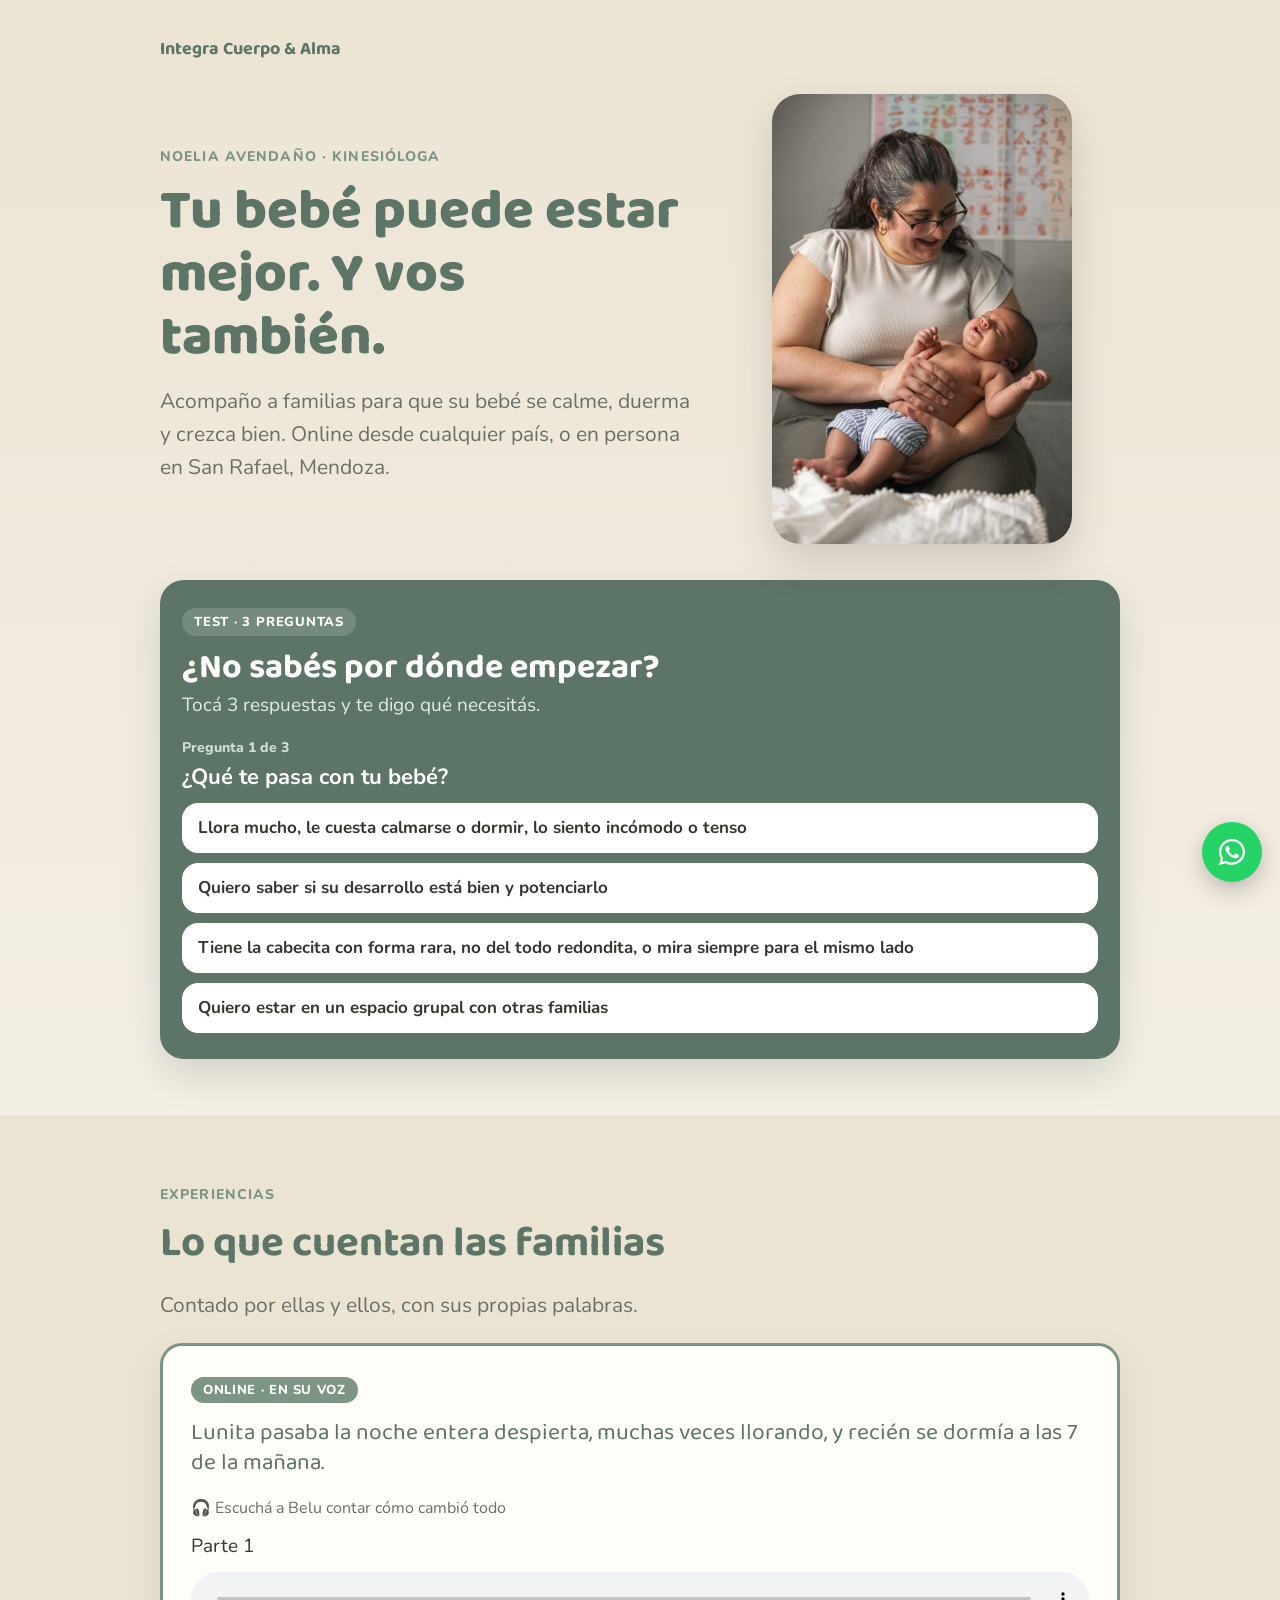
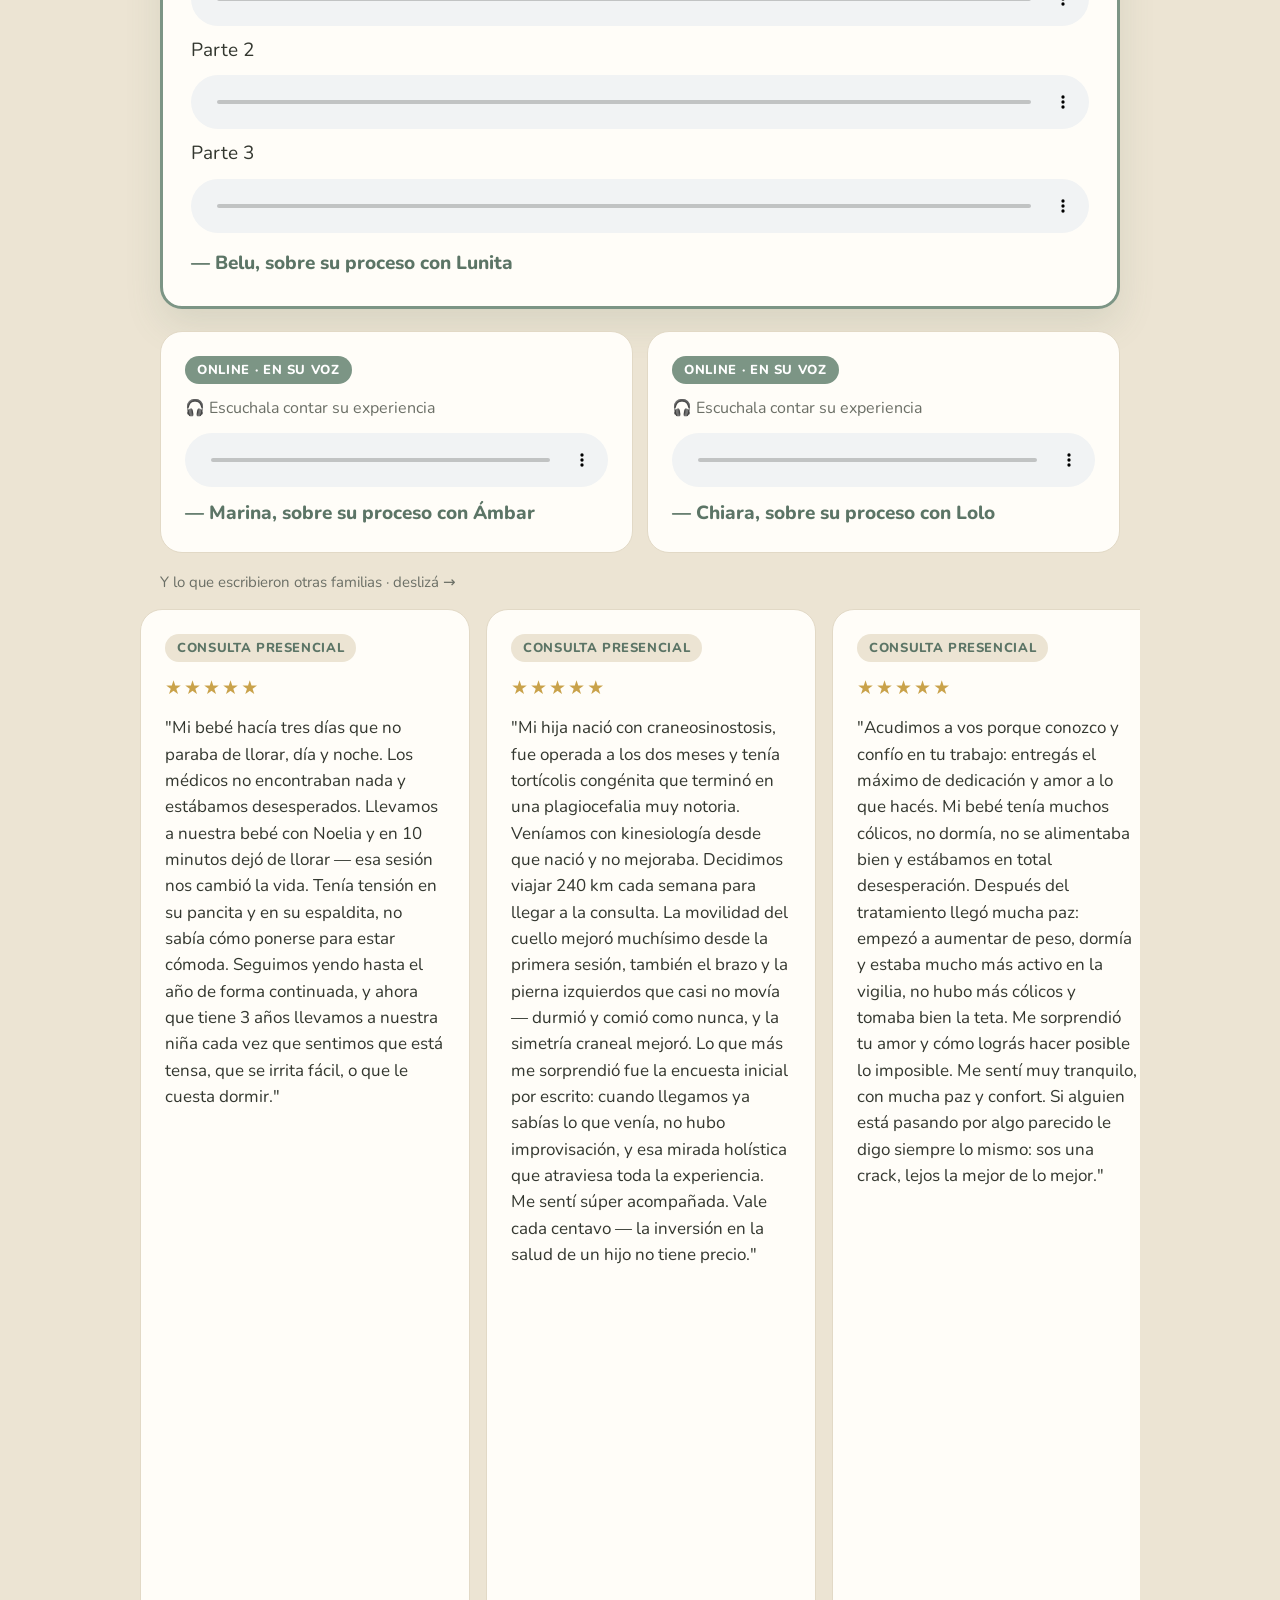
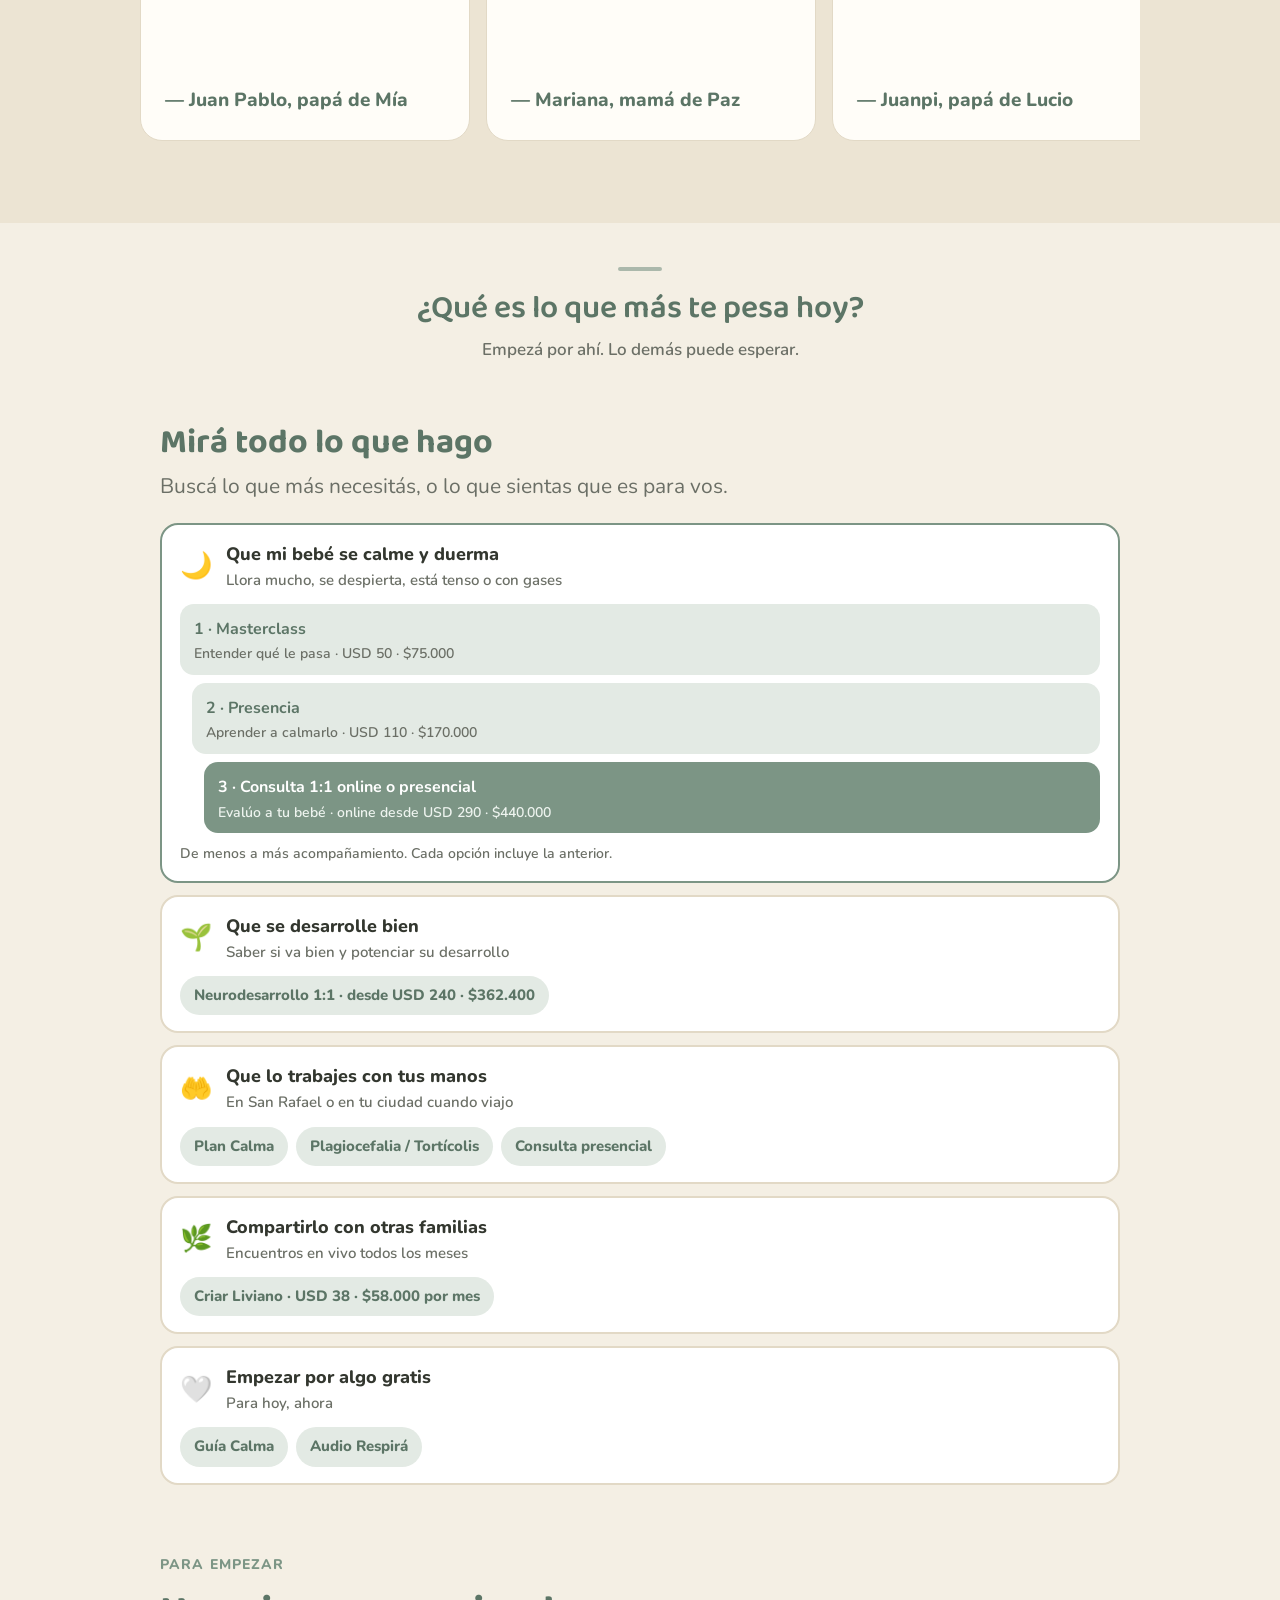
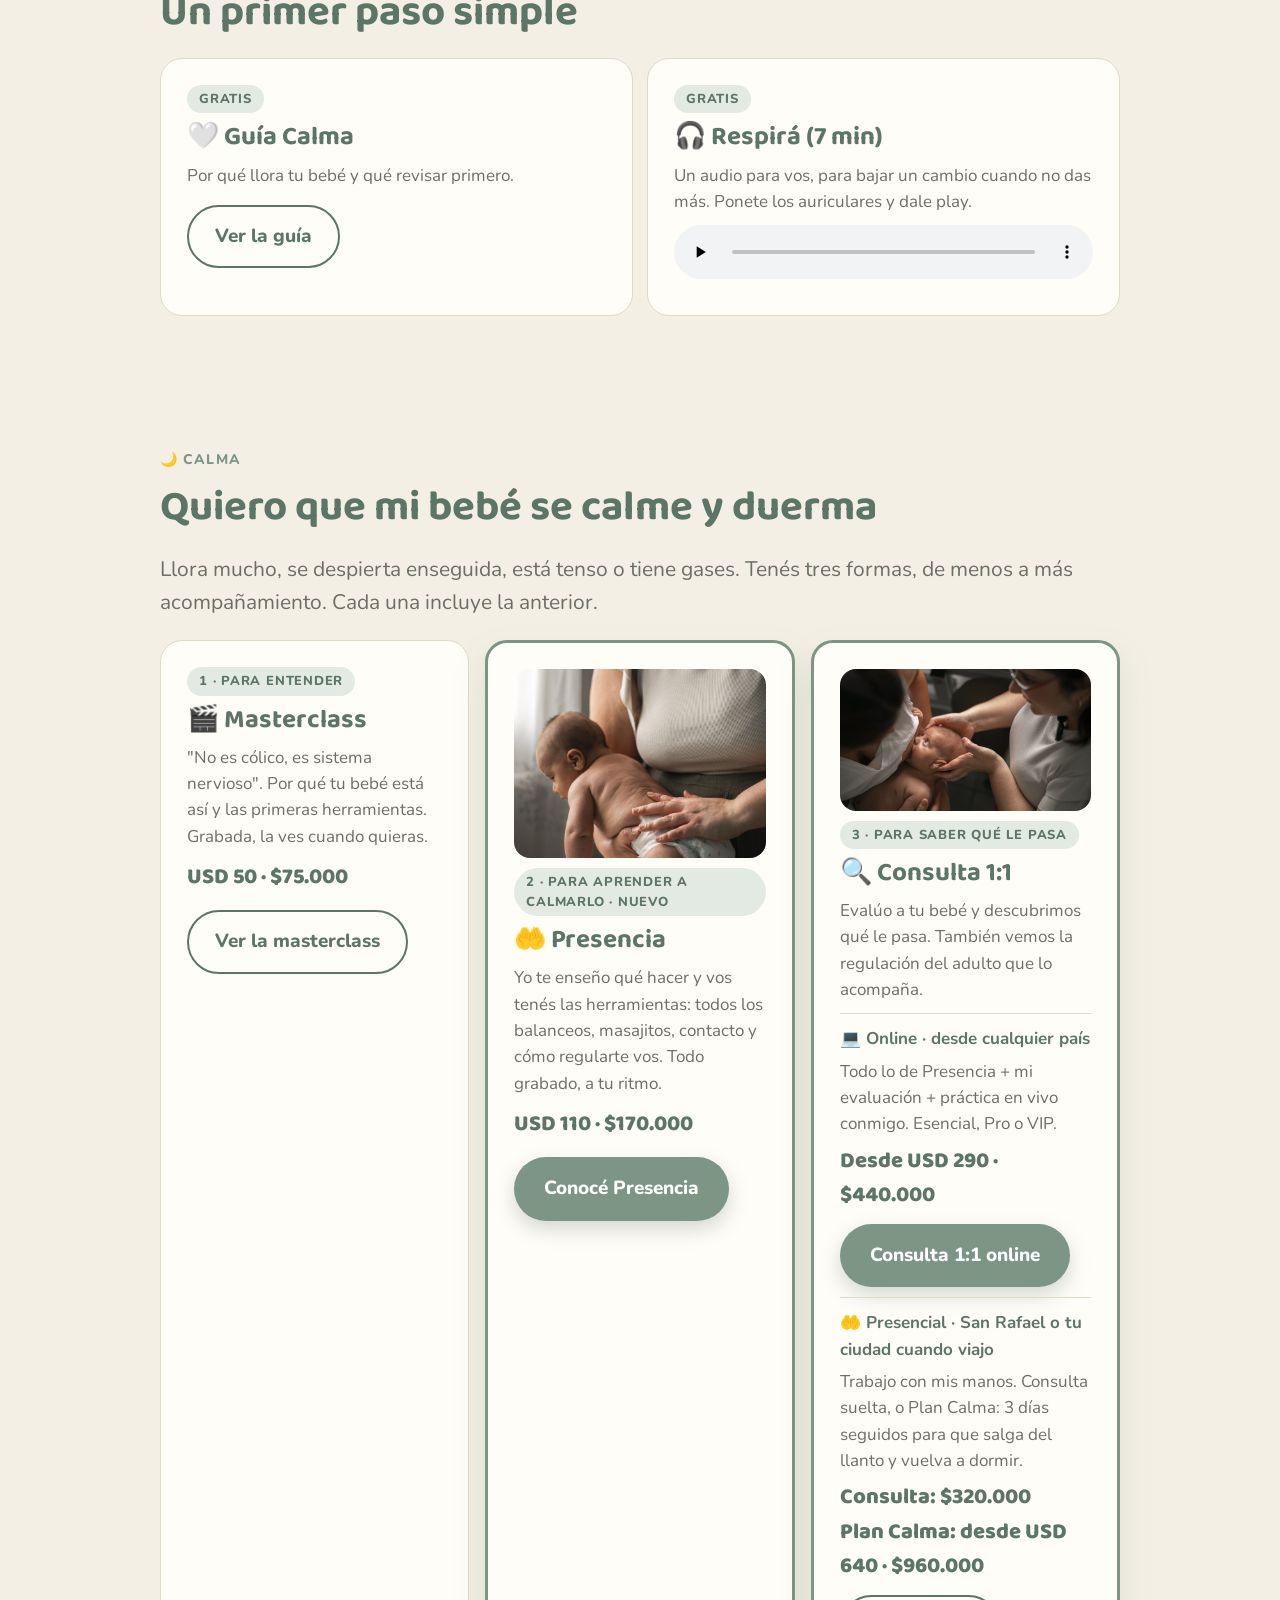
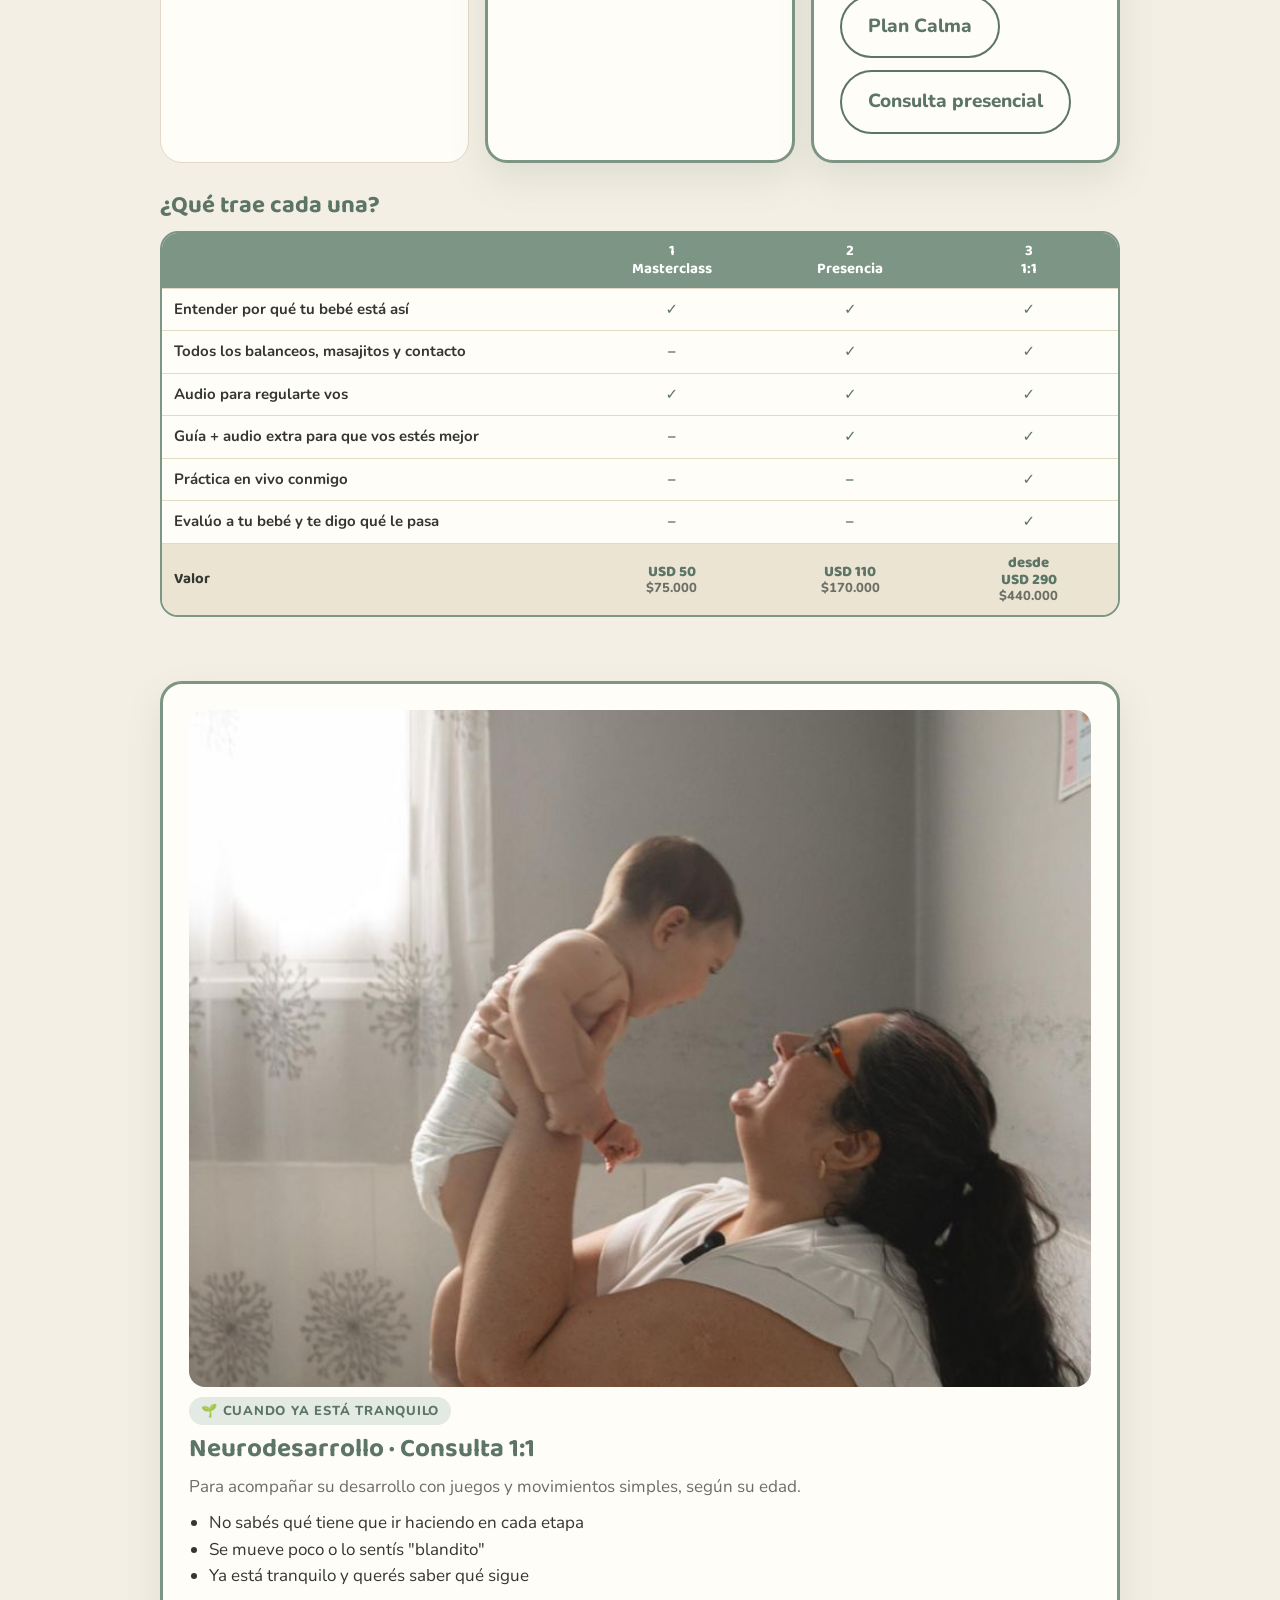
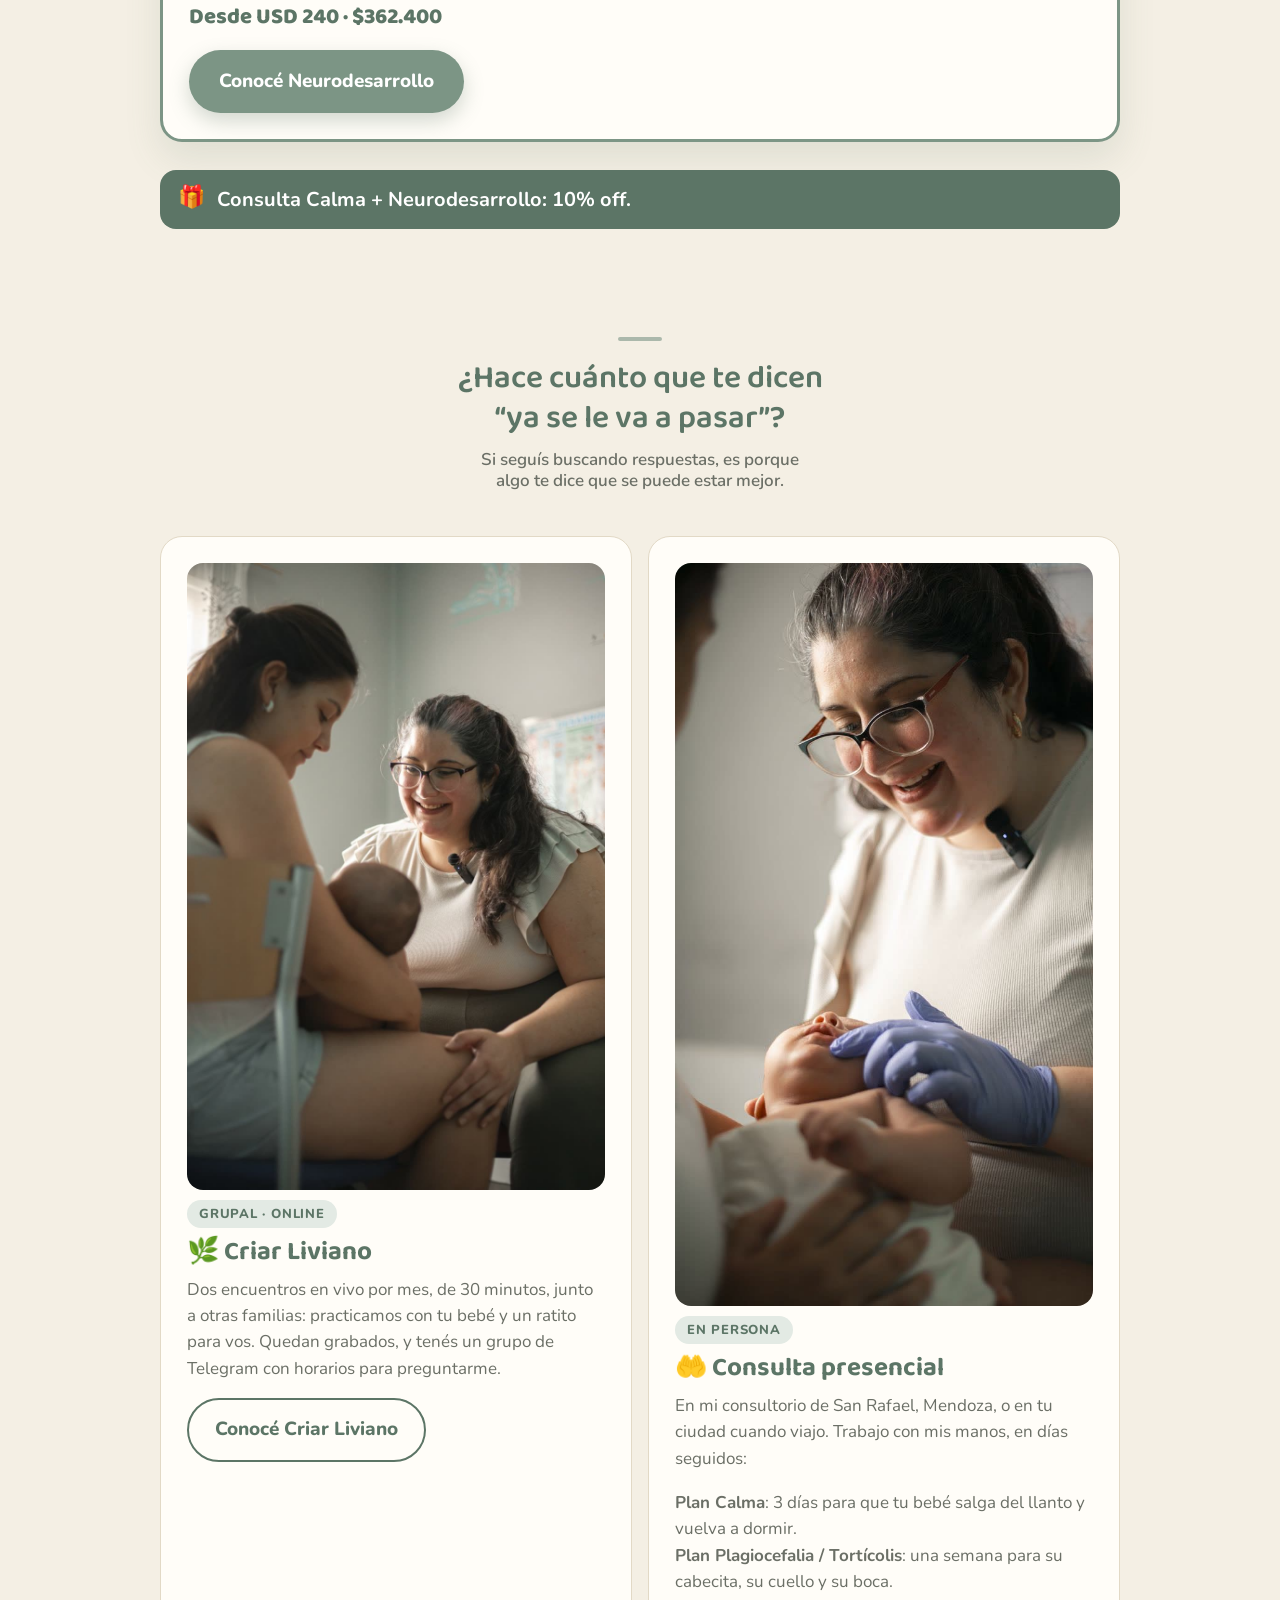
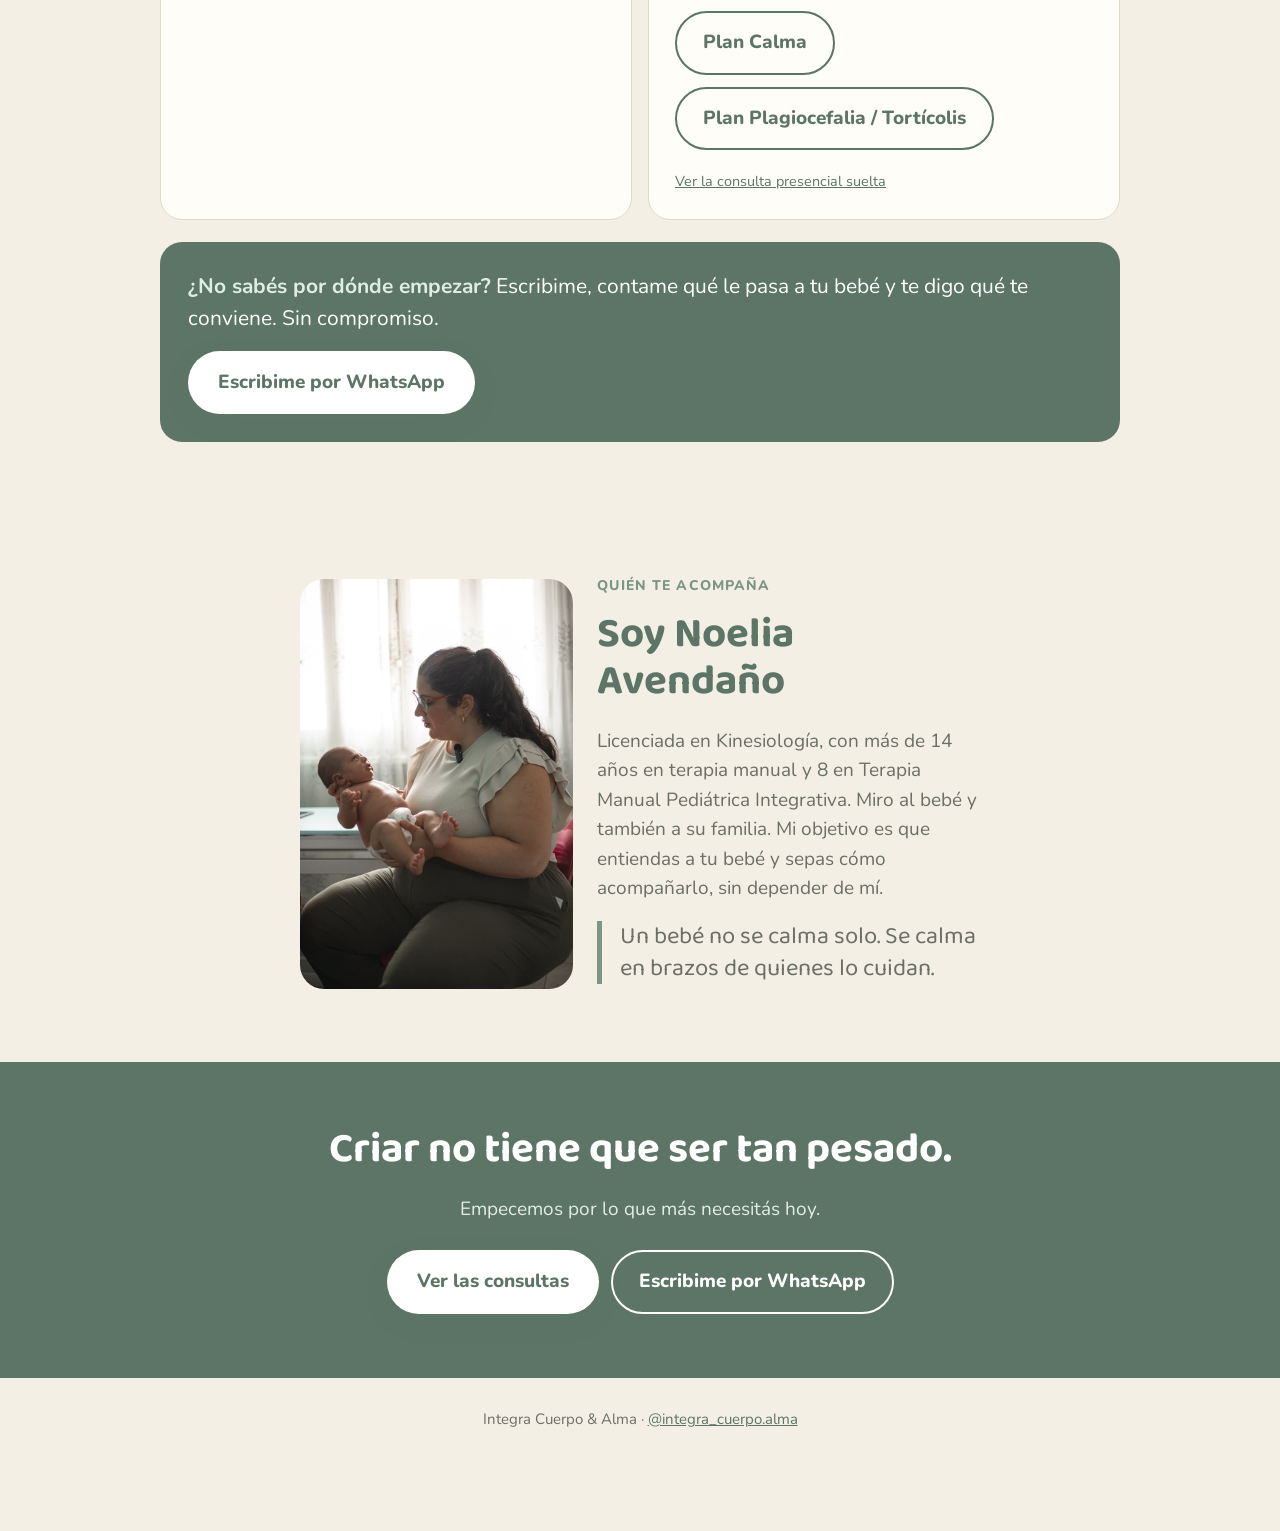
==== integra-web/index.html @ 25eccd41 "Inicio: arreglar hueco en experiencias, foto de Neurodesarrollo, test sin '1 minuto' Co-Authored-By:" ====
<!doctype html>
<html lang="es">
<head>
<meta charset="utf-8">
<meta name="viewport" content="width=device-width, initial-scale=1">
<title>Integra Cuerpo &amp; Alma | Noelia Avendaño</title>
<meta name="description" content="Noelia Avendaño, kinesióloga: acompaño a familias para que su bebé se calme, duerma y crezca bien. Online y presencial en San Rafael, Mendoza.">
<link rel="preconnect" href="https://fonts.googleapis.com">
<link rel="preconnect" href="https://fonts.gstatic.com" crossorigin>
<link href="https://fonts.googleapis.com/css2?family=Baloo+2:wght@500;600;700;800&family=Nunito:wght@400;600;700;800&display=swap" rel="stylesheet">
<style>
  :root{
    --cream:#F4EFE4; --sand:#ECE4D3; --card:#fffdf8;
    --euca:#7C9585; --euca-deep:#5C7566; --euca-soft:#e3eae4;
    --ink:#33372f; --muted:#6b6f66; --line:#e2d9c6; --radius:22px;
  }
  *{box-sizing:border-box}
  html{scroll-behavior:smooth}
  body{margin:0;background:var(--cream);color:var(--ink);font-family:"Nunito",system-ui,sans-serif;font-size:19px;line-height:1.55;-webkit-font-smoothing:antialiased}
  h1,h2,h3{font-family:"Baloo 2","Nunito",sans-serif;font-weight:700;line-height:1.12;margin:0;color:var(--euca-deep)}
  h1{font-size:clamp(34px,8.6vw,56px);font-weight:800}
  h2{font-size:clamp(29px,7vw,42px);margin-bottom:22px}
  h3{font-size:24px;margin-bottom:4px}
  p{margin:0 0 14px}
  a{color:var(--euca-deep)}
  .wrap{max-width:720px;margin:0 auto;padding:0 20px}
  .wide{max-width:1000px}
  section{padding:64px 0}
  .eyebrow{display:inline-block;font-weight:800;font-size:14px;letter-spacing:.08em;text-transform:uppercase;color:var(--euca);margin-bottom:14px}
  .lead{font-size:21px;color:var(--muted)}
  .btn{display:inline-block;background:var(--euca);color:#fff;text-decoration:none;font-weight:800;font-size:19px;padding:17px 30px;border-radius:999px;box-shadow:0 8px 20px rgba(92,117,102,.28);transition:transform .15s,background .15s}
  .btn:hover{transform:translateY(-2px);background:var(--euca-deep)}
  .btn-ghost{background:transparent;color:var(--euca-deep);box-shadow:none;border:2px solid var(--euca-deep);padding:15px 26px}
  .btn-ghost:hover{background:var(--euca-deep);color:#fff}
  .btns{display:flex;flex-wrap:wrap;gap:12px;margin-top:26px}
  .card{background:var(--card);border-radius:var(--radius);padding:26px;border:1px solid var(--line)}

  /* Hero */
  .hero{padding:36px 0 56px;background:linear-gradient(180deg,var(--sand),var(--cream))}
  .brand{font-family:"Baloo 2",sans-serif;font-weight:700;color:var(--euca-deep);font-size:18px;margin-bottom:30px}
  .hero-grid{display:grid;gap:30px;align-items:center}
  .hero .lead{margin-top:16px}
  .hero-media{justify-self:center;width:min(300px,78vw)}
  .hero-media video{display:block;width:100%;height:auto;border-radius:28px;box-shadow:0 18px 40px rgba(51,55,47,.18);background:var(--sand)}
  .chips{display:flex;flex-wrap:wrap;gap:8px;margin-top:20px}
  .chip{background:#fff;border:1px solid var(--line);border-radius:999px;padding:6px 14px;font-size:15px;font-weight:700;color:var(--euca-deep)}

  /* Te pasa */
  .pains{list-style:none;padding:0;margin:0 0 26px;display:grid;gap:12px}
  .pains li{background:var(--card);border-radius:16px;padding:16px 20px;border-left:5px solid var(--euca);font-weight:600}
  .reframe{background:var(--euca-deep);color:#fff;border-radius:var(--radius);padding:28px}
  .reframe p{margin:0;font-size:21px}
  .reframe strong{color:#dfeee3}

  /* Video */
  .video-sec{background:var(--sand)}
  .video-grid{display:grid;gap:28px;align-items:center}
  .video-box{justify-self:center;width:min(340px,86vw)}
  .video-box video{display:block;width:100%;height:auto;border-radius:24px;background:#000;box-shadow:0 18px 40px rgba(51,55,47,.2)}

  /* Cómo es */
  .timeline{display:grid;gap:14px;position:relative}
  .tl{display:flex;gap:18px;align-items:flex-start}
  .tl-dot{flex:0 0 52px;height:52px;border-radius:50%;background:var(--euca-soft);display:flex;align-items:center;justify-content:center;font-size:24px}
  .tl .card{flex:1;padding:22px}
  .tl .when{font-weight:800;color:var(--euca);font-size:14px;text-transform:uppercase;letter-spacing:.06em}
  .tl p{margin:6px 0 0;color:var(--muted)}
  .tl.daily .card{background:var(--euca-soft);border-color:#cbd8cd}
  .tl.daily .when{color:var(--euca-deep)}

  /* Te llevás */
  .take{list-style:none;padding:0;margin:0;display:grid;gap:10px}
  .take li{display:flex;gap:12px;align-items:flex-start;font-weight:600}
  .take li::before{content:"✓";flex:0 0 30px;height:30px;border-radius:50%;background:var(--euca);color:#fff;display:flex;align-items:center;justify-content:center;font-weight:800;font-size:16px;margin-top:1px}

  /* Experiencias */
  .exp{background:var(--sand)}
  .exp-track{display:flex;align-items:stretch;gap:16px;overflow-x:auto;scroll-snap-type:x mandatory;padding:4px 20px 18px;margin:0 -20px;-webkit-overflow-scrolling:touch}
  .exp-card{flex:0 0 min(330px,84vw);scroll-snap-align:start;background:var(--card);border-radius:var(--radius);padding:24px;border:1px solid var(--line);display:flex;flex-direction:column;gap:12px}
  .exp-card .stars{color:#c9a24a;letter-spacing:2px}
  .exp-card blockquote{margin:0;font-size:17px}
  .exp-card .who{font-weight:800;color:var(--euca-deep);margin-top:auto}
  .exp-card audio{width:100%}
  .exp-card img{width:100%;height:auto;border-radius:14px}
  .exp-tag{align-self:flex-start;font-size:13px;font-weight:800;letter-spacing:.05em;text-transform:uppercase;padding:4px 12px;border-radius:999px}
  .exp-tag.online{background:var(--euca);color:#fff}
  .exp-tag.pres{background:var(--sand);color:var(--euca-deep)}
  .exp-card .part{font-size:14px;color:var(--muted);margin-bottom:-6px}
  .exp-hint{font-size:15px;color:var(--muted);margin-top:4px}

  .feat{background:var(--card);border:3px solid var(--euca);border-radius:var(--radius);padding:28px;margin-bottom:22px;box-shadow:0 16px 36px rgba(92,117,102,.14)}
  .feat .before{font-family:"Baloo 2",sans-serif;font-size:23px;line-height:1.3;color:var(--euca-deep);margin:14px 0 18px}
  .feat .parts{display:grid;gap:10px}
  .feat audio{width:100%}
  .feat .who{font-weight:800;color:var(--euca-deep);margin-top:16px}
  .care{display:grid;gap:14px;margin-top:22px}
  .care .card h3{font-size:22px;margin-bottom:8px}
  .care .card p{margin:0;color:var(--muted)}
  .next{display:grid;gap:14px}
  .next a.card{display:block;text-decoration:none;color:var(--ink);transition:transform .15s}
  .next a.card:hover{transform:translateY(-2px)}
  .next h3{font-size:22px}
  .next p{margin:4px 0 10px;color:var(--muted);font-size:17px}
  .next .go{font-weight:800;color:var(--euca-deep)}
  .discount{margin:16px auto 0;max-width:430px;background:#fff;border-radius:16px;padding:12px 16px;font-weight:700;color:var(--euca-deep);font-size:17px}
  @media (min-width:700px){.care,.next{grid-template-columns:1fr 1fr}}

  /* Quién soy */
  .me p{color:var(--muted)}
  .quote{font-family:"Baloo 2",sans-serif;font-size:24px;color:var(--euca-deep);line-height:1.3;border-left:5px solid var(--euca);padding-left:18px;margin-top:18px}

  /* Más información */
  .more-sec{padding:10px 0 64px}
  details.more{background:var(--card);border:2px solid var(--euca);border-radius:22px;overflow:hidden}
  details.more>summary{padding:22px 24px;font-size:20px;font-weight:800;color:var(--euca-deep)}
  details.more>summary small{display:block;font-weight:600;font-size:16px;color:var(--muted);margin-top:4px}
  details.more>summary::after{content:"+";font-size:30px;color:var(--euca)}
  details.more[open]>summary{border-bottom:1px solid var(--line)}
  .more-body{padding:8px 24px 26px}
  .more-body h3{font-size:22px;margin:26px 0 10px}
  .more-body p,.more-body li{font-size:17px}
  .more-body ul,.more-body ol{padding-left:22px;margin:0 0 8px}
  .more-body li{margin-bottom:6px}
  .more-body .twocol{display:grid;gap:12px}
  .more-body .box{margin:10px 0;font-size:17px;background:var(--euca-soft);border-radius:16px;padding:16px 18px}
  .more-body .box strong{display:block;color:var(--euca-deep);margin-bottom:6px}
  @media (min-width:700px){.more-body .twocol{grid-template-columns:1fr 1fr}}
  /* Precio */
  .price-sec{background:var(--euca-soft)}
  .price-card{border:3px solid var(--euca);box-shadow:0 16px 36px rgba(92,117,102,.16);text-align:center;padding:32px 26px}
  .price{font-family:"Baloo 2",sans-serif;font-weight:800;font-size:58px;color:var(--euca-deep);line-height:1}
  .price-sub{color:var(--muted);margin-top:6px}
  .split{display:inline-block;background:#fff;border:1px dashed var(--euca);color:var(--euca-deep);font-weight:800;border-radius:999px;padding:8px 18px;margin:18px 0 6px;font-size:17px}
  .price-card .take{text-align:left;margin:24px auto 0;max-width:430px}

  /* Pago */
  .paysteps{counter-reset:s;list-style:none;padding:0;margin:0 0 26px;display:grid;gap:10px}
  .paysteps li{counter-increment:s;display:flex;gap:14px;align-items:flex-start;font-weight:600}
  .paysteps li::before{content:counter(s);flex:0 0 36px;height:36px;border-radius:50%;background:var(--euca);color:#fff;display:flex;align-items:center;justify-content:center;font-weight:800}
  details{background:var(--card);border:1px solid var(--line);border-radius:16px;margin-bottom:10px}
  summary{cursor:pointer;padding:18px 20px;font-weight:700;list-style:none;display:flex;justify-content:space-between;align-items:center;gap:12px}
  summary::-webkit-details-marker{display:none}
  summary::after{content:"+";font-size:26px;color:var(--euca);font-weight:400;line-height:1}
  details[open] summary::after{content:"–"}
  .det{padding:0 20px 18px;font-size:17px}
  .det dl{margin:0;display:grid;grid-template-columns:auto 1fr;gap:6px 14px}
  .det dt{color:var(--muted)}
  .det dd{margin:0;font-weight:700;word-break:break-all}

  /* Final */
  .final{text-align:center;background:var(--euca-deep);color:#fff}
  .final h2{color:#fff}
  .final p{color:#e3ece5}
  .final .btns{justify-content:center}
  .final .btn{background:#fff;color:var(--euca-deep)}
  .final .btn-ghost{background:transparent;color:#fff;border-color:#fff}
  footer{text-align:center;padding:30px 20px 100px;color:var(--muted);font-size:15px}

  .wa{position:fixed;right:18px;bottom:18px;width:60px;height:60px;border-radius:50%;background:#25D366;display:flex;align-items:center;justify-content:center;box-shadow:0 8px 22px rgba(0,0,0,.22);z-index:20}
  .wa svg{width:32px;height:32px;fill:#fff}

  @media (max-width:599px){
    .hero-media{width:min(230px,62vw)}
    .tl-dot{display:none}
  }
  @media (min-width:800px){
    .hero-grid{grid-template-columns:1.35fr 1fr}
    .video-grid{grid-template-columns:1fr 1fr}
  }

  /* ===== NUEVO: etapas, tablas de opciones ===== */
  .stages{display:grid;gap:14px}
  .stage{background:var(--card);border:1px solid var(--line);border-radius:var(--radius);padding:24px;display:flex;flex-direction:column;gap:6px}
  .stage .tag{align-self:flex-start;font-size:13px;font-weight:800;letter-spacing:.06em;text-transform:uppercase;padding:4px 12px;border-radius:999px;background:var(--euca-soft);color:var(--euca-deep)}
  .stage h3{margin:6px 0 2px}
  .stage p{margin:0;color:var(--muted);font-size:17px}
  .stage ul{margin:6px 0 0;padding-left:20px;font-size:17px;color:var(--ink)}
  .stage ul li{margin-bottom:4px}
  .free-note{margin-top:16px;background:var(--euca-soft);border-radius:16px;padding:14px 18px;font-weight:700;color:var(--euca-deep);font-size:17px}
  @media (min-width:700px){.stages{grid-template-columns:1fr 1fr}}

  .plans-sec{background:var(--euca-soft)}
  .plan-block{margin-bottom:40px}
  .plan-block:last-of-type{margin-bottom:0}
  .plan-head{display:flex;flex-direction:column;gap:2px;margin-bottom:14px}
  .plan-head h3{font-size:28px}
  .plan-head p{margin:0;color:var(--muted);font-size:17px}
  .table-wrap{overflow-x:auto;-webkit-overflow-scrolling:touch;border-radius:20px;box-shadow:0 14px 32px rgba(92,117,102,.14)}
  table.plan{width:100%;min-width:340px;border-collapse:separate;border-spacing:0;background:var(--card);font-size:15px;line-height:1.35;border:2px solid var(--euca);border-radius:20px;overflow:hidden}
  table.plan th,table.plan td{padding:12px 8px;text-align:center;vertical-align:middle;border-bottom:1px solid var(--line)}
  table.plan th:first-child,table.plan td:first-child{text-align:left;padding-left:14px;font-weight:700;color:var(--ink);width:34%}
  table.plan thead th{background:var(--euca);color:#fff;font-family:"Baloo 2",sans-serif;font-size:19px;font-weight:700;border-bottom:0}
  table.plan thead th small{display:block;font-family:"Nunito",sans-serif;font-size:12px;font-weight:700;opacity:.9;letter-spacing:.02em}
  table.plan .ok{display:inline-flex;width:26px;height:26px;border-radius:50%;background:var(--euca);color:#fff;align-items:center;justify-content:center;font-weight:800;font-size:14px}
  table.plan .live{font-weight:800;color:var(--euca-deep)}
  table.plan tr.price td{background:var(--sand);border-bottom:0;padding-block:16px}
  table.plan tr.price td:not(:first-child){font-family:"Baloo 2",sans-serif;font-weight:800;font-size:24px;color:var(--euca-deep);line-height:1.05}
  table.plan tr.price small{display:block;font-family:"Nunito",sans-serif;font-size:13px;font-weight:700;color:var(--muted);margin-top:4px}
  @media (min-width:600px){table.plan{font-size:17px}table.plan th,table.plan td{padding:14px 12px}table.plan tr.price td:not(:first-child){font-size:30px}}

  .perks{display:grid;gap:10px;margin-top:28px}
  .perk{background:#fff;border-radius:16px;padding:14px 18px;font-weight:700;color:var(--euca-deep);font-size:17px;display:flex;gap:12px;align-items:flex-start}
  .perk span{font-size:22px;line-height:1.2}
  .perk.big{background:var(--euca-deep);color:#fff;font-size:20px}
  @media (min-width:700px){.perks{grid-template-columns:1fr 1fr}.perk.big{grid-column:1/-1}}

  .follow{display:grid;gap:14px}
  .follow .card h3{font-size:22px;margin-bottom:6px}
  .follow .card p{margin:0;color:var(--muted);font-size:17px}
  @media (min-width:700px){.follow{grid-template-columns:1fr 1fr}}

  /* Preguntas para pensar */
  .reflect{padding:44px 0;text-align:center}
  .reflect p{font-family:"Baloo 2",sans-serif;font-weight:600;font-size:clamp(24px,5.6vw,32px);line-height:1.25;color:var(--euca-deep);margin:0 auto;max-width:560px;text-wrap:balance}
  .reflect small{display:block;margin-top:10px;font-family:"Nunito",sans-serif;font-size:17px;color:var(--muted);font-weight:600}
  .reflect::before{content:"";display:block;width:44px;height:4px;border-radius:4px;background:var(--euca);margin:0 auto 18px;opacity:.6}

  /* Hub */
  .cmp-wrap{overflow-x:auto;border-radius:18px;border:2px solid var(--euca);background:var(--card)}
  table.cmp{width:100%;border-collapse:collapse;font-size:15px;line-height:1.3}
  table.cmp{table-layout:fixed}
  table.cmp th:first-child{width:44%}
  table.cmp th{background:var(--euca);color:#fff;font-family:"Baloo 2",sans-serif;font-size:15px;line-height:1.15;padding:10px 4px;hyphens:manual}
  table.cmp td{padding:11px 4px;border-top:1px solid var(--line);text-align:center;font-weight:800;color:var(--euca-deep)}
  table.cmp td:first-child{text-align:left;padding-left:12px;font-weight:700;color:var(--ink);width:43%}
  table.cmp tr.cp td{background:var(--sand);font-family:"Baloo 2",sans-serif;font-size:15px;line-height:1.15}
  table.cmp tr.cp small{display:block;font-family:"Nunito",sans-serif;font-size:13px;color:var(--muted)}
  .sub1{border-top:1px solid var(--line);padding-top:12px;display:flex;flex-direction:column;gap:6px}
  .sub1 b{color:var(--euca-deep);font-size:17px}
  .sub1 .pr{font-size:19px}
  .audio-row{display:grid;gap:14px;margin-top:14px}
  .audio-row .exp-card{flex:none}
  @media (min-width:700px){.audio-row{grid-template-columns:1fr 1fr}}
  .map{display:grid;gap:12px;margin-top:20px}
  .mrow{background:#fff;border:2px solid var(--line);border-radius:18px;padding:16px 18px}
  .mrow.hl{border-color:var(--euca)}
  .mhead{display:flex;align-items:center;gap:14px;text-decoration:none;color:var(--ink);font-weight:800;font-size:18px}
  .mhead .e{font-size:26px}
  .mhead small{display:block;font-weight:600;font-size:15px;color:var(--muted)}
  .chips2{display:flex;flex-wrap:wrap;gap:8px;margin-top:12px}
  .chips2 a{background:var(--euca-soft);color:var(--euca-deep);font-weight:800;font-size:15px;padding:8px 14px;border-radius:999px;text-decoration:none}
  .ladder-mini{display:grid;gap:8px;margin-top:12px}
  .ladder-mini a{display:block;background:var(--euca-soft);border-radius:14px;padding:10px 14px;text-decoration:none;color:var(--euca-deep)}
  .ladder-mini a:nth-child(2){margin-left:12px}.ladder-mini a:nth-child(3){margin-left:24px;background:var(--euca);color:#fff}
  .ladder-mini a:nth-child(3) small{color:#eef4ef}
  .ladder-mini b{font-size:16px}.ladder-mini small{display:block;font-size:14px;font-weight:600;color:var(--muted)}
  .mnote{margin:10px 0 0;font-size:14px;color:var(--muted);font-weight:600}
  .needs{display:grid;gap:10px;margin-top:24px}
  .need{display:flex;align-items:center;gap:14px;background:#fff;border:2px solid var(--line);border-radius:18px;padding:16px 18px;text-decoration:none;color:var(--ink);font-weight:800;font-size:18px;transition:border-color .15s,transform .15s}
  .need:hover{border-color:var(--euca);transform:translateY(-2px)}
  .need span.e{font-size:26px}
  .need span.t small{display:block;font-weight:600;font-size:15px;color:var(--muted)}
  .need::after{content:"→";margin-left:auto;color:var(--euca);font-size:22px}
  @media (min-width:700px){.needs{grid-template-columns:1fr 1fr}.need:last-child:nth-child(odd){grid-column:1/-1}}
  .offer{background:var(--card);border:1px solid var(--line);border-radius:var(--radius);padding:26px;display:flex;flex-direction:column;gap:10px;scroll-margin-top:20px}
  .offer.hl{border:3px solid var(--euca);box-shadow:0 16px 36px rgba(92,117,102,.14)}
  .offer .step{align-self:flex-start;font-size:13px;font-weight:800;letter-spacing:.06em;text-transform:uppercase;padding:4px 12px;border-radius:999px;background:var(--euca-soft);color:var(--euca-deep)}
  .offer h3{font-size:26px;margin:0}
  .offer p{margin:0;color:var(--muted);font-size:17px}
  .offer ul{margin:0;padding-left:20px;font-size:17px}
  .offer .pr{font-family:"Baloo 2",sans-serif;font-weight:800;font-size:22px;color:var(--euca-deep)}
  .offer .btns{margin-top:6px}
  .offers{display:grid;gap:16px}
  @media (min-width:900px){.offers.three{grid-template-columns:repeat(3,1fr)}}
  .free{display:grid;gap:14px}
  @media (min-width:700px){.free{grid-template-columns:1fr 1fr}}

  .offer img.ph{width:100%;max-width:100%;height:auto;border-radius:16px;display:block}
  .hero-media img{display:block;width:100%;height:auto;border-radius:28px;box-shadow:0 18px 40px rgba(51,55,47,.18)}
  .me-grid{display:grid;gap:24px;align-items:center}
  .me-grid img{width:100%;max-width:320px;height:auto;border-radius:24px;justify-self:center}
  @media (min-width:700px){.me-grid{grid-template-columns:1fr 1.4fr}}
  .resp audio{width:100%}
</style>
<link rel="stylesheet" href="assets/test.css">
</head>
<body>

<!-- INICIO -->
<header class="hero">
  <div class="wrap wide">
    <div class="brand">Integra Cuerpo &amp; Alma</div>
    <div class="hero-grid">
      <div>
        <span class="eyebrow">Noelia Avendaño · Kinesióloga</span>
        <h1>Tu bebé puede estar mejor. Y vos también.</h1>
        <p class="lead">Acompaño a familias para que su bebé se calme, duerma y crezca bien. Online desde cualquier país, o en persona en San Rafael, Mendoza.</p>
      </div>
      <div class="hero-media">
        <img src="assets/fotos/foto1.jpg" alt="Noelia sonriendo con un bebé en brazos">
      </div>
    </div>
    <div class="quiz" id="test">
      <span class="qtag">Test · 3 preguntas</span>
      <h2 class="qtitle">¿No sabés por dónde empezar?</h2>
      <p class="qsub">Tocá 3 respuestas y te digo qué necesitás.</p>
      <div id="qbox" data-base="" data-from="tu web"></div>
    </div>
</div>
  </div>
</header>

<!-- 8. EXPERIENCIAS -->
<section class="exp" id="experiencias" style="scroll-margin-top:10px">
  <div class="wrap wide">
    <span class="eyebrow">Experiencias</span>
    <h2>Lo que cuentan las familias</h2>
    <p class="lead" style="margin-bottom:22px">Contado por ellas y ellos, con sus propias palabras.</p>
    <div class="feat">
      <span class="exp-tag online">Online · en su voz</span>
      <p class="before">Lunita pasaba la noche entera despierta, muchas veces llorando, y recién se dormía a las 7 de la mañana.</p>
      <p style="margin:0 0 12px;color:var(--muted);font-size:16px">🎧 Escuchá a Belu contar cómo cambió todo</p>
      <div class="parts">
        <div class="part">Parte 1</div><audio controls preload="none" src="assets/audio/testimonio-belu-lunita-1.mp3"></audio>
        <div class="part">Parte 2</div><audio controls preload="none" src="assets/audio/testimonio-belu-lunita-2.mp3"></audio>
        <div class="part">Parte 3</div><audio controls preload="none" src="assets/audio/testimonio-belu-lunita-3.mp3"></audio>
      </div>
      <div class="who">— Belu, sobre su proceso con Lunita</div>
    </div>
    <div class="audio-row"><div class="exp-card"><span class="exp-tag online">Online · en su voz</span><p style="margin:0;color:var(--muted);font-size:16px">🎧 Escuchala contar su experiencia</p><audio controls preload="none" src="assets/audio/testimonio-marina-ambar.mp3"></audio><div class="who">— Marina, sobre su proceso con Ámbar</div></div><div class="exp-card"><span class="exp-tag online">Online · en su voz</span><p style="margin:0;color:var(--muted);font-size:16px">🎧 Escuchala contar su experiencia</p><audio controls preload="none" src="assets/audio/testimonio-chiara-lolo.mp3"></audio><div class="who">— Chiara, sobre su proceso con Lolo</div></div></div>
    <p class="exp-hint" style="margin:18px 0 10px">Y lo que escribieron otras familias · deslizá →</p>
    <div class="exp-track" id="exp-track">
      
      
      <div class="exp-card"><span class="exp-tag pres">Consulta presencial</span><div class="stars">★★★★★</div><blockquote>"Mi bebé hacía tres días que no paraba de llorar, día y noche. Los médicos no encontraban nada y estábamos desesperados. Llevamos a nuestra bebé con Noelia y en 10 minutos dejó de llorar — esa sesión nos cambió la vida. Tenía tensión en su pancita y en su espaldita, no sabía cómo ponerse para estar cómoda. Seguimos yendo hasta el año de forma continuada, y ahora que tiene 3 años llevamos a nuestra niña cada vez que sentimos que está tensa, que se irrita fácil, o que le cuesta dormir."</blockquote><div class="who">— Juan Pablo, papá de Mía</div></div><div class="exp-card"><span class="exp-tag pres">Consulta presencial</span><div class="stars">★★★★★</div><blockquote>"Mi hija nació con craneosinostosis, fue operada a los dos meses y tenía tortícolis congénita que terminó en una plagiocefalia muy notoria. Veníamos con kinesiología desde que nació y no mejoraba. Decidimos viajar 240 km cada semana para llegar a la consulta. La movilidad del cuello mejoró muchísimo desde la primera sesión, también el brazo y la pierna izquierdos que casi no movía — durmió y comió como nunca, y la simetría craneal mejoró. Lo que más me sorprendió fue la encuesta inicial por escrito: cuando llegamos ya sabías lo que venía, no hubo improvisación, y esa mirada holística que atraviesa toda la experiencia. Me sentí súper acompañada. Vale cada centavo — la inversión en la salud de un hijo no tiene precio."</blockquote><div class="who">— Mariana, mamá de Paz</div></div><div class="exp-card"><span class="exp-tag pres">Consulta presencial</span><div class="stars">★★★★★</div><blockquote>"Acudimos a vos porque conozco y confío en tu trabajo: entregás el máximo de dedicación y amor a lo que hacés. Mi bebé tenía muchos cólicos, no dormía, no se alimentaba bien y estábamos en total desesperación. Después del tratamiento llegó mucha paz: empezó a aumentar de peso, dormía y estaba mucho más activo en la vigilia, no hubo más cólicos y tomaba bien la teta. Me sorprendió tu amor y cómo lográs hacer posible lo imposible. Me sentí muy tranquilo, con mucha paz y confort. Si alguien está pasando por algo parecido le digo siempre lo mismo: sos una crack, lejos la mejor de lo mejor."</blockquote><div class="who">— Juanpi, papá de Lucio</div></div><div class="exp-card"><span class="exp-tag pres">Consulta presencial · con foto</span><div class="stars">★★★★★</div><img src="assets/fotos/foto10.jpg" alt="Foto de la familia con el antes y el después" loading="lazy"><blockquote>"Decidí consultar con vos porque nunca antes había escuchado sobre la TMPI y la regulación del sistema nervioso en bebés a través de los masajes. Mi bebé estaba pasando por una internación de larga duración. Lo que más me sorprendió de tu forma de trabajar fue la sutilidad del contacto y la escucha profunda del cuerpo. La verdad que yo también sentí un gran alivio durante las sesiones, y me ayudaste a enraizarme. Altamente recomendada: la labor y la vocación de Noe es sublime. Fue para nosotros como familia una gran guía y sostén."</blockquote><div class="who">— Jose, mamá de Zdenko</div></div><div class="exp-card"><span class="exp-tag pres">Consulta presencial</span><div class="stars">★★★★★</div><blockquote>"Llegamos con nuestra bebé completamente desregulada: lloraba día y noche y ya no sabíamos qué más hacer. Noelia no solo trabajó con ella, también nos enseñó a entenderla. En una sola sesión ya vimos cambios enormes: se durmió en la consulta y se despertó recién a las 3 horas. Ahora sabemos cómo acompañarla. Se nota que no hace algo mecánico, está ahí de verdad."</blockquote><div class="who">— Cecilia, mamá de Malena</div></div><div class="exp-card"><span class="exp-tag pres">Consulta presencial</span><div class="stars">★★★★★</div><blockquote>"Mi bebé estaba muy irritable, no lo podía dejar dos minutos lejos de mí. Probamos de todo antes. Con Noelia fue distinto desde el primer momento: nos hizo muchas preguntas para comprender qué sucedía. Su forma de hablar, de explicar, de tocar, de mirar, de estar, lo calmó en un ratito, y a nosotros también. Nuestro bebé duerme mejor, llora mucho menos, no se irrita tanto. Todos dormimos."</blockquote><div class="who">— Sofía, mamá de Mateo</div></div>
    </div>
  </div>
</section>


<section class="reflect"><div class="wrap"><p>¿Qué es lo que más te pesa hoy?<small>Empezá por ahí. Lo demás puede esperar.</small></p></div></section>



<!-- MAPA -->
<section id="mapa" style="padding-top:20px">
  <div class="wrap wide">
    <h2 style="margin:0;font-size:clamp(26px,6vw,34px)">Mirá todo lo que hago</h2>
    <p class="lead" style="margin-top:8px">Buscá lo que más necesitás, o lo que sientas que es para vos.</p>
    <div class="map">
      <div class="mrow hl">
        <a class="mhead" href="#calma"><span class="e">🌙</span><span>Que mi bebé se calme y duerma<small>Llora mucho, se despierta, está tenso o con gases</small></span></a>
        <div class="ladder-mini">
          <a href="masterclass/"><b>1 · Masterclass</b><small>Entender qué le pasa · USD 50 · $75.000</small></a>
          <a href="presencia/"><b>2 · Presencia</b><small>Aprender a calmarlo · USD 110 · $170.000</small></a>
          <a href="#calma3"><b>3 · Consulta 1:1 online o presencial</b><small>Evalúo a tu bebé · online desde USD 290 · $440.000</small></a>
        </div>
        <p class="mnote">De menos a más acompañamiento. Cada opción incluye la anterior.</p>
      </div>
      <div class="mrow">
        <a class="mhead" href="#neuro"><span class="e">🌱</span><span>Que se desarrolle bien<small>Saber si va bien y potenciar su desarrollo</small></span></a>
        <div class="chips2"><a href="neurodesarrollo/">Neurodesarrollo 1:1 · desde USD 240 · $362.400</a></div>
      </div>
      <div class="mrow">
        <a class="mhead" href="#presencial"><span class="e">🤲</span><span>Que lo trabajes con tus manos<small>En San Rafael o en tu ciudad cuando viajo</small></span></a>
        <div class="chips2"><a href="plan-calma/">Plan Calma</a><a href="plan-plagiocefalia/">Plagiocefalia / Tortícolis</a><a href="presencial/">Consulta presencial</a></div>
      </div>
      <div class="mrow">
        <a class="mhead" href="#criar"><span class="e">🌿</span><span>Compartirlo con otras familias<small>Encuentros en vivo todos los meses</small></span></a>
        <div class="chips2"><a href="criar-liviano/">Criar Liviano · USD 38 · $58.000 por mes</a></div>
      </div>
      <div class="mrow">
        <a class="mhead" href="#empezar"><span class="e">🤍</span><span>Empezar por algo gratis<small>Para hoy, ahora</small></span></a>
        <div class="chips2"><a href="guia-calma/">Guía Calma</a><a href="#empezar">Audio Respirá</a></div>
      </div>
    </div>
  </div>
</section>

<!-- EMPEZÁ ACÁ -->
<section id="empezar" style="padding-top:0">
  <div class="wrap wide">
    <span class="eyebrow">Para empezar</span>
    <h2>Un primer paso simple</h2>
    <div class="free">
      <div class="offer">
        <span class="step">Gratis</span>
        <h3>🤍 Guía Calma</h3>
        <p>Por qué llora tu bebé y qué revisar primero.</p>
        <div class="btns"><a class="btn btn-ghost" href="guia-calma/">Ver la guía</a></div>
      </div>
      <div class="offer">
        <span class="step">Gratis</span>
        <h3>🎧 Respirá (7 min)</h3>
        <p>Un audio para vos, para bajar un cambio cuando no das más. Ponete los auriculares y dale play.</p>
        <div class="resp"><audio controls preload="none" src="assets/respiracion-mapadres.mp3"></audio></div>
      </div>
    </div>
  </div>
</section>

<!-- CALMA -->
<section id="calma" style="scroll-margin-top:10px">
  <div class="wrap wide">
    <span class="eyebrow">🌙 Calma</span>
    <h2>Quiero que mi bebé se calme y duerma</h2>
    <p class="lead" style="margin-bottom:22px">Llora mucho, se despierta enseguida, está tenso o tiene gases. Tenés tres formas, de menos a más acompañamiento. Cada una incluye la anterior.</p>
    <div class="offers three">
      <div class="offer">
        <span class="step">1 · Para entender</span>
        <h3>🎬 Masterclass</h3>
        <p>"No es cólico, es sistema nervioso". Por qué tu bebé está así y las primeras herramientas. Grabada, la ves cuando quieras.</p>
        <div class="pr">USD 50 · $75.000</div>
        <div class="btns"><a class="btn btn-ghost" href="masterclass/">Ver la masterclass</a></div>
      </div>
      <div class="offer hl">
        <img class="ph" style="aspect-ratio:4/3;object-fit:cover;object-position:center 45%" src="assets/fotos/presencia-balanceo.jpg" alt="Noelia sostiene a un bebé boca abajo sobre su brazo" loading="lazy">
        <span class="step">2 · Para aprender a calmarlo · Nuevo</span>
        <h3>🤲 Presencia</h3>
        <p>Yo te enseño qué hacer y vos tenés las herramientas: todos los balanceos, masajitos, contacto y cómo regularte vos. Todo grabado, a tu ritmo.</p>
        <div class="pr">USD 110 · $170.000</div>
        <div class="btns"><a class="btn" href="presencia/">Conocé Presencia</a></div>
      </div>
      <div class="offer hl">
        <img class="ph" src="assets/fotos/foto8.jpg" alt="Noelia acompaña a una mamá mientras su bebé toma el pecho" loading="lazy">
        <span class="step" id="calma3">3 · Para saber qué le pasa</span>
        <h3>🔍 Consulta 1:1</h3>
        <p>Evalúo a tu bebé y descubrimos qué le pasa. También vemos la regulación del adulto que lo acompaña.</p>
        <div class="sub1">
          <b>💻 Online · desde cualquier país</b>
          <p>Todo lo de Presencia + mi evaluación + práctica en vivo conmigo. Esencial, Pro o VIP.</p>
          <div class="pr">Desde USD 290 · $440.000</div>
          <div class="btns"><a class="btn" href="calma/">Consulta 1:1 online</a></div>
        </div>
        <div class="sub1">
          <b>🤲 Presencial · San Rafael o tu ciudad cuando viajo</b>
          <p>Trabajo con mis manos. Consulta suelta, o Plan Calma: 3 días seguidos para que salga del llanto y vuelva a dormir.</p>
          <div class="pr">Consulta: $320.000<br>Plan Calma: desde USD 640 · $960.000</div>
          <div class="btns"><a class="btn btn-ghost" href="plan-calma/">Plan Calma</a> <a class="btn btn-ghost" href="presencial/">Consulta presencial</a></div>
        </div>
      </div>
    </div>
    <h3 style="margin:30px 0 12px;font-size:24px">¿Qué trae cada una?</h3>
    <div class="cmp-wrap"><table class="cmp">
      <thead><tr><th></th><th>1<br>Master&shy;class</th><th>2<br>Presen&shy;cia</th><th>3<br>1:1</th></tr></thead>
      <tbody>
        <tr><td>Entender por qué tu bebé está así</td><td>✓</td><td>✓</td><td>✓</td></tr>
        <tr><td>Todos los balanceos, masajitos y contacto</td><td>–</td><td>✓</td><td>✓</td></tr>
        <tr><td>Audio para regularte vos</td><td>✓</td><td>✓</td><td>✓</td></tr>
        <tr><td>Guía + audio extra para que vos estés mejor</td><td>–</td><td>✓</td><td>✓</td></tr>
        <tr><td>Práctica en vivo conmigo</td><td>–</td><td>–</td><td>✓</td></tr>
        <tr><td>Evalúo a tu bebé y te digo qué le pasa</td><td>–</td><td>–</td><td>✓</td></tr>
        <tr class="cp"><td>Valor</td><td>USD 50<small>$75.000</small></td><td>USD 110<small>$170.000</small></td><td>desde<br>USD 290<small>$440.000</small></td></tr>
      </tbody>
    </table></div>
  </div>
</section>

<!-- NEURODESARROLLO -->
<section id="neuro" style="padding-top:0;scroll-margin-top:10px">
  <div class="wrap wide">
    <div class="offer hl">
      <img class="ph" style="aspect-ratio:4/3;object-fit:cover;object-position:center 40%" src="assets/fotos/presencia-juego.jpg" alt="Noelia levanta a un bebé y ambos se ríen" loading="lazy">
      <span class="step">🌱 Cuando ya está tranquilo</span>
      <h3>Neurodesarrollo · Consulta 1:1</h3>
      <p>Para acompañar su desarrollo con juegos y movimientos simples, según su edad.</p>
      <ul><li>No sabés qué tiene que ir haciendo en cada etapa</li><li>Se mueve poco o lo sentís "blandito"</li><li>Ya está tranquilo y querés saber qué sigue</li></ul>
      <div class="pr">Desde USD 240 · $362.400</div>
      <div class="btns"><a class="btn" href="neurodesarrollo/">Conocé Neurodesarrollo</a></div>
    </div>
    <div class="perks"><div class="perk big"><span>🎁</span>Consulta Calma + Neurodesarrollo: 10% off.</div></div>
  </div>
</section>

<section class="reflect"><div class="wrap"><p>¿Hace cuánto que te dicen “ya se le va a pasar”?<small>Si seguís buscando respuestas, es porque algo te dice que se puede estar mejor.</small></p></div></section>



<!-- CRIAR LIVIANO + PRESENCIAL -->
<section style="padding-top:0">
  <div class="wrap wide">
    <div class="offers" style="grid-template-columns:repeat(auto-fit,minmax(min(100%,300px),1fr))">
      <div class="offer" id="criar">
        <img class="ph" src="assets/fotos/foto2.jpg" alt="Noelia sonríe junto a una mamá con su bebé" loading="lazy">
        <span class="step">Grupal · online</span>
        <h3>🌿 Criar Liviano</h3>
        <p>Dos encuentros en vivo por mes, de 30 minutos, junto a otras familias: practicamos con tu bebé y un ratito para vos. Quedan grabados, y tenés un grupo de Telegram con horarios para preguntarme.</p>
        <div class="btns"><a class="btn btn-ghost" href="criar-liviano/">Conocé Criar Liviano</a></div>
      </div>
      <div class="offer" id="presencial">
        <img class="ph" src="assets/fotos/foto7.jpg" alt="Noelia trabajando con un bebé en el consultorio" loading="lazy">
        <span class="step">En persona</span>
        <h3>🤲 Consulta presencial</h3>
        <p>En mi consultorio de San Rafael, Mendoza, o en tu ciudad cuando viajo. Trabajo con mis manos, en días seguidos:</p>
        <p style="margin-top:8px"><strong>Plan Calma</strong>: 3 días para que tu bebé salga del llanto y vuelva a dormir.<br><strong>Plan Plagiocefalia / Tortícolis</strong>: una semana para su cabecita, su cuello y su boca.</p>
        <div class="btns"><a class="btn btn-ghost" href="plan-calma/">Plan Calma</a> <a class="btn btn-ghost" href="plan-plagiocefalia/">Plan Plagiocefalia / Tortícolis</a></div>
        <p style="margin-top:10px;font-size:.9rem"><a href="presencial/">Ver la consulta presencial suelta</a></p>
      </div>
    </div>
    <div class="reframe" style="margin-top:22px">
      <p><strong>¿No sabés por dónde empezar?</strong> Escribime, contame qué le pasa a tu bebé y te digo qué te conviene. Sin compromiso.</p>
      <div class="btns" style="margin-top:16px"><a class="btn" style="background:#fff;color:var(--euca-deep)" href="https://wa.me/5492604419242?text=Hola%20Noe%2C%20no%20s%C3%A9%20por%20d%C3%B3nde%20empezar%20con%20mi%20beb%C3%A9">Escribime por WhatsApp</a></div>
    </div>
  </div>
</section>

<!-- QUIÉN SOY -->
<section>
  <div class="wrap">
    <div class="me me-grid"><img src="assets/fotos/foto3.jpg" alt="Noelia sosteniendo a un bebé que la mira" loading="lazy"><div>
      <span class="eyebrow">Quién te acompaña</span>
      <h2>Soy Noelia Avendaño</h2>
      <p>Licenciada en Kinesiología, con más de 14 años en terapia manual y 8 en Terapia Manual Pediátrica Integrativa. Miro al bebé y también a su familia. Mi objetivo es que entiendas a tu bebé y sepas cómo acompañarlo, sin depender de mí.</p>
      <p class="quote">Un bebé no se calma solo. Se calma en brazos de quienes lo cuidan.</p>
    </div></div>
  </div>
</section>

<!-- CIERRE -->
<section class="final">
  <div class="wrap">
    <h2>Criar no tiene que ser tan pesado.</h2>
    <p>Empecemos por lo que más necesitás hoy.</p>
    <div class="btns">
      <a class="btn" href="#calma">Ver las consultas</a>
      <a class="btn btn-ghost" href="https://wa.me/5492604419242?text=Hola%20Noe%2C%20no%20s%C3%A9%20por%20d%C3%B3nde%20empezar%20con%20mi%20beb%C3%A9">Escribime por WhatsApp</a>
    </div>
  </div>
</section>

<footer>
  Integra Cuerpo &amp; Alma · <a href="https://instagram.com/integra_cuerpo.alma">@integra_cuerpo.alma</a>
</footer>

<a class="wa" href="https://wa.me/5492604419242?text=Hola%20Noe%2C%20quiero%20saber%20m%C3%A1s%20sobre%20la%20c%C3%B3mo%20pod%C3%A9s%20acompa%C3%B1arme" aria-label="Escribime por WhatsApp">
  <svg viewBox="0 0 32 32"><path d="M16 3C8.8 3 3 8.7 3 15.8c0 2.3.6 4.5 1.8 6.5L3 29l6.9-1.8c1.9 1 4 1.6 6.1 1.6 7.2 0 13-5.7 13-12.8S23.2 3 16 3zm0 23.5c-1.9 0-3.8-.5-5.4-1.5l-.4-.2-4.1 1.1 1.1-4-.3-.4c-1.1-1.7-1.6-3.6-1.6-5.6C5.3 9.9 10.1 5.2 16 5.2s10.7 4.7 10.7 10.6S21.9 26.5 16 26.5zm5.9-7.9c-.3-.2-1.9-.9-2.2-1-.3-.1-.5-.2-.7.2-.2.3-.8 1-1 1.2-.2.2-.4.2-.7.1-.3-.2-1.4-.5-2.6-1.6-1-.9-1.6-1.9-1.8-2.2-.2-.3 0-.5.1-.7l.5-.6c.2-.2.2-.4.3-.6.1-.2 0-.4 0-.6l-1-2.4c-.3-.6-.5-.5-.7-.5h-.6c-.2 0-.6.1-.9.4-.3.3-1.2 1.1-1.2 2.7s1.2 3.2 1.4 3.4c.2.2 2.4 3.6 5.8 5 .8.3 1.4.5 1.9.7.8.3 1.5.2 2.1.1.6-.1 1.9-.8 2.2-1.5.3-.7.3-1.4.2-1.5-.1-.2-.3-.3-.6-.4z"/></svg>
</a>

<script src="assets/test.js"></script>
</body>
</html>
---- integra-web/assets/test.css ----
.quiz{margin-top:36px;background:#5C7566;color:#fff;border-radius:24px;padding:26px 22px;box-shadow:0 16px 36px rgba(92,117,102,.22);text-align:left}
.quiz .qtag{display:inline-block;background:rgba(255,255,255,.16);font-weight:800;font-size:13px;letter-spacing:.06em;text-transform:uppercase;padding:4px 12px;border-radius:999px}
.quiz .qtitle{color:#fff;margin:12px 0 4px;font-size:clamp(26px,6vw,34px);line-height:1.15}
.quiz .qsub{color:#e3ece5;margin:0 0 16px}
.quiz .qstep{font-size:14px;font-weight:800;color:#cfe0d3;margin-bottom:6px}
.quiz .qq{font-size:22px;font-weight:700;line-height:1.2;margin:0 0 12px;color:#fff}
.quiz .qopts{display:grid;gap:10px}
.quiz .qopt{all:unset;box-sizing:border-box;cursor:pointer;background:#fff;color:#33372f;border-radius:16px;padding:14px 16px;font-weight:700;font-size:17px;line-height:1.3;transition:transform .12s}
.quiz .qopt:hover,.quiz .qopt:focus-visible{transform:translateY(-2px);outline:3px solid #cfe0d3}
.quiz .qback{all:unset;cursor:pointer;color:#cfe0d3;font-weight:700;font-size:15px;margin-top:14px;display:inline-block}
.quiz .qres{background:#fff;color:#33372f;border-radius:18px;padding:20px}
.quiz .qres .rk{font-size:13px;font-weight:800;letter-spacing:.06em;text-transform:uppercase;color:#7C9585}
.quiz .qres h3{margin:6px 0 6px;font-size:26px;color:#5C7566;line-height:1.15}
.quiz .qres p{margin:0 0 8px;color:#6b6f66;font-size:17px}
.quiz .qres .rp{font-weight:800;font-size:22px;color:#5C7566;margin:4px 0 12px}
.quiz .tbtns{display:flex;flex-wrap:wrap;gap:10px;margin-top:6px}
.quiz .tbtn{display:inline-block;background:#7C9585;color:#fff;text-decoration:none;font-weight:800;font-size:17px;padding:14px 24px;border-radius:999px}
.quiz .tbtn.o{background:transparent;color:#5C7566;border:2px solid #5C7566;padding:12px 22px}
.quiz .qres .extra{margin-top:14px;padding-top:12px;border-top:1px solid #e2d9c6;font-size:16px;color:#6b6f66}
.quiz .qres .extra a{color:#5C7566;text-decoration:underline}
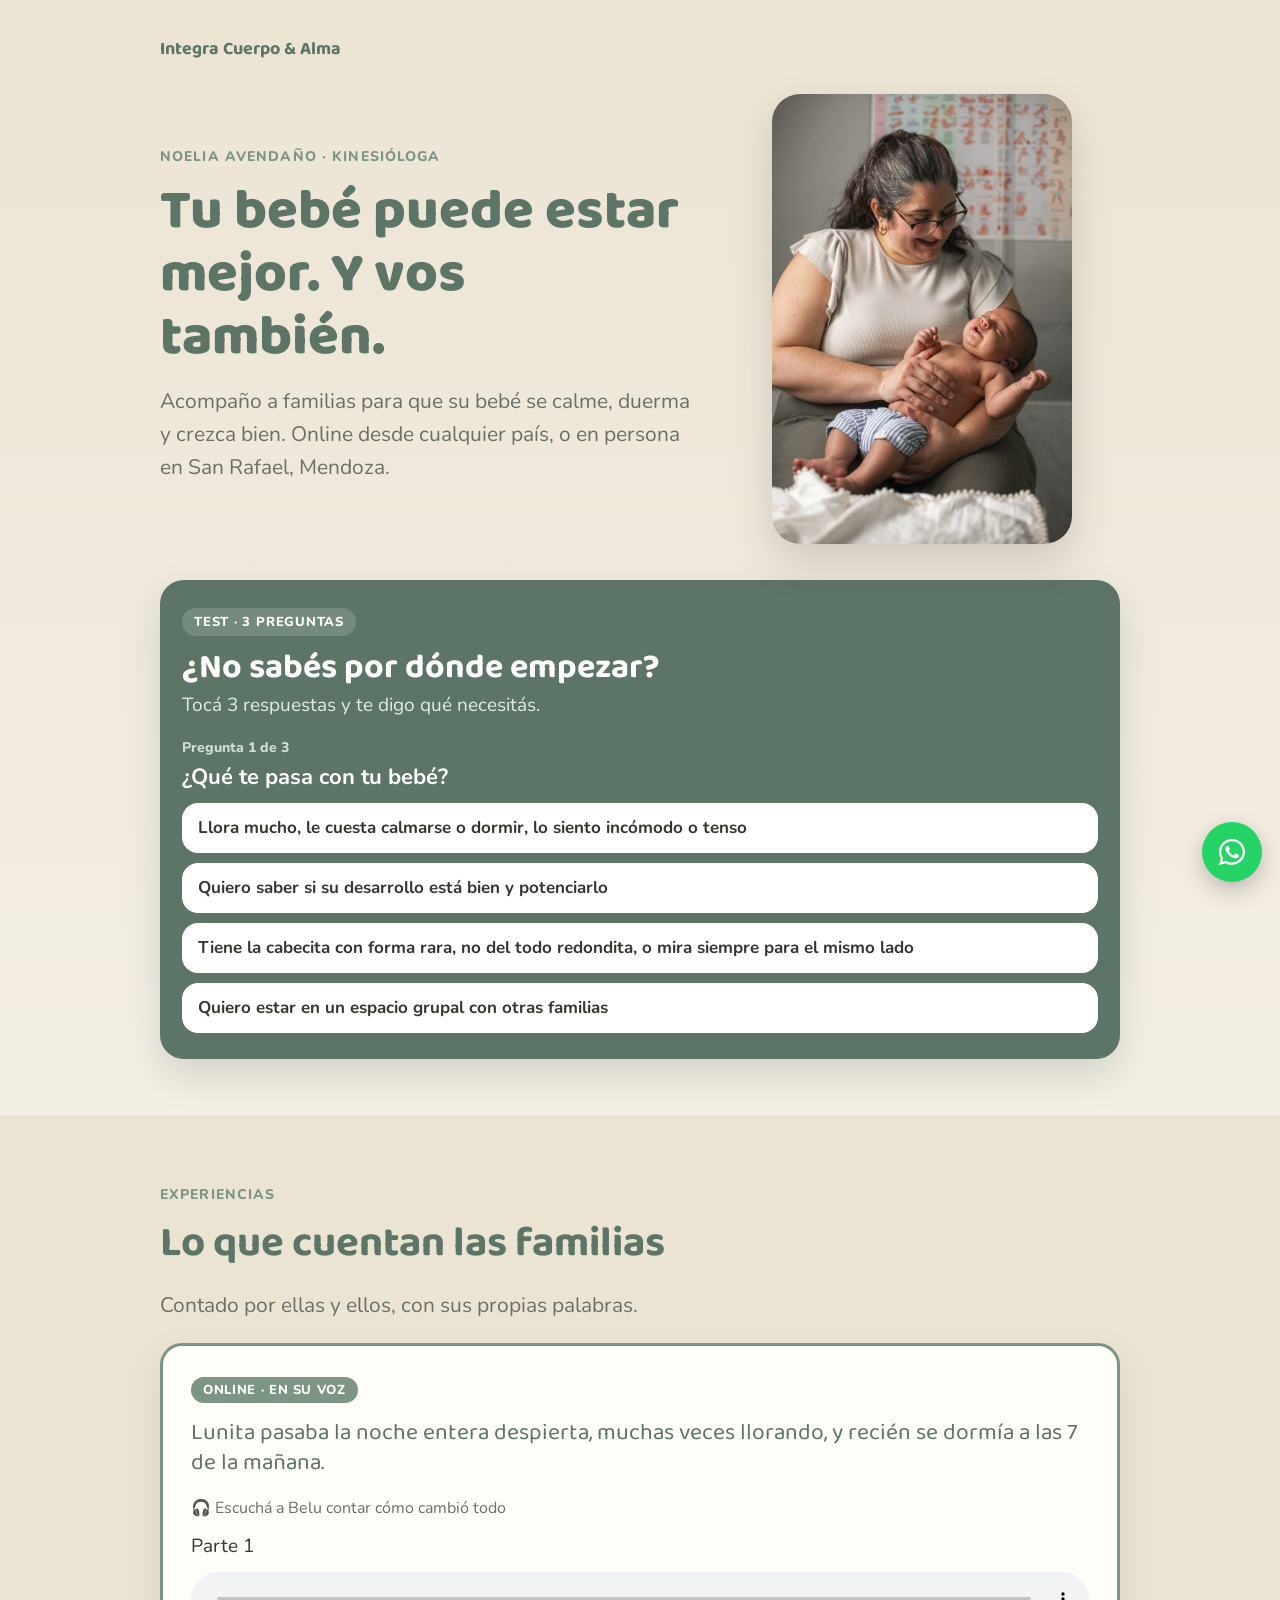
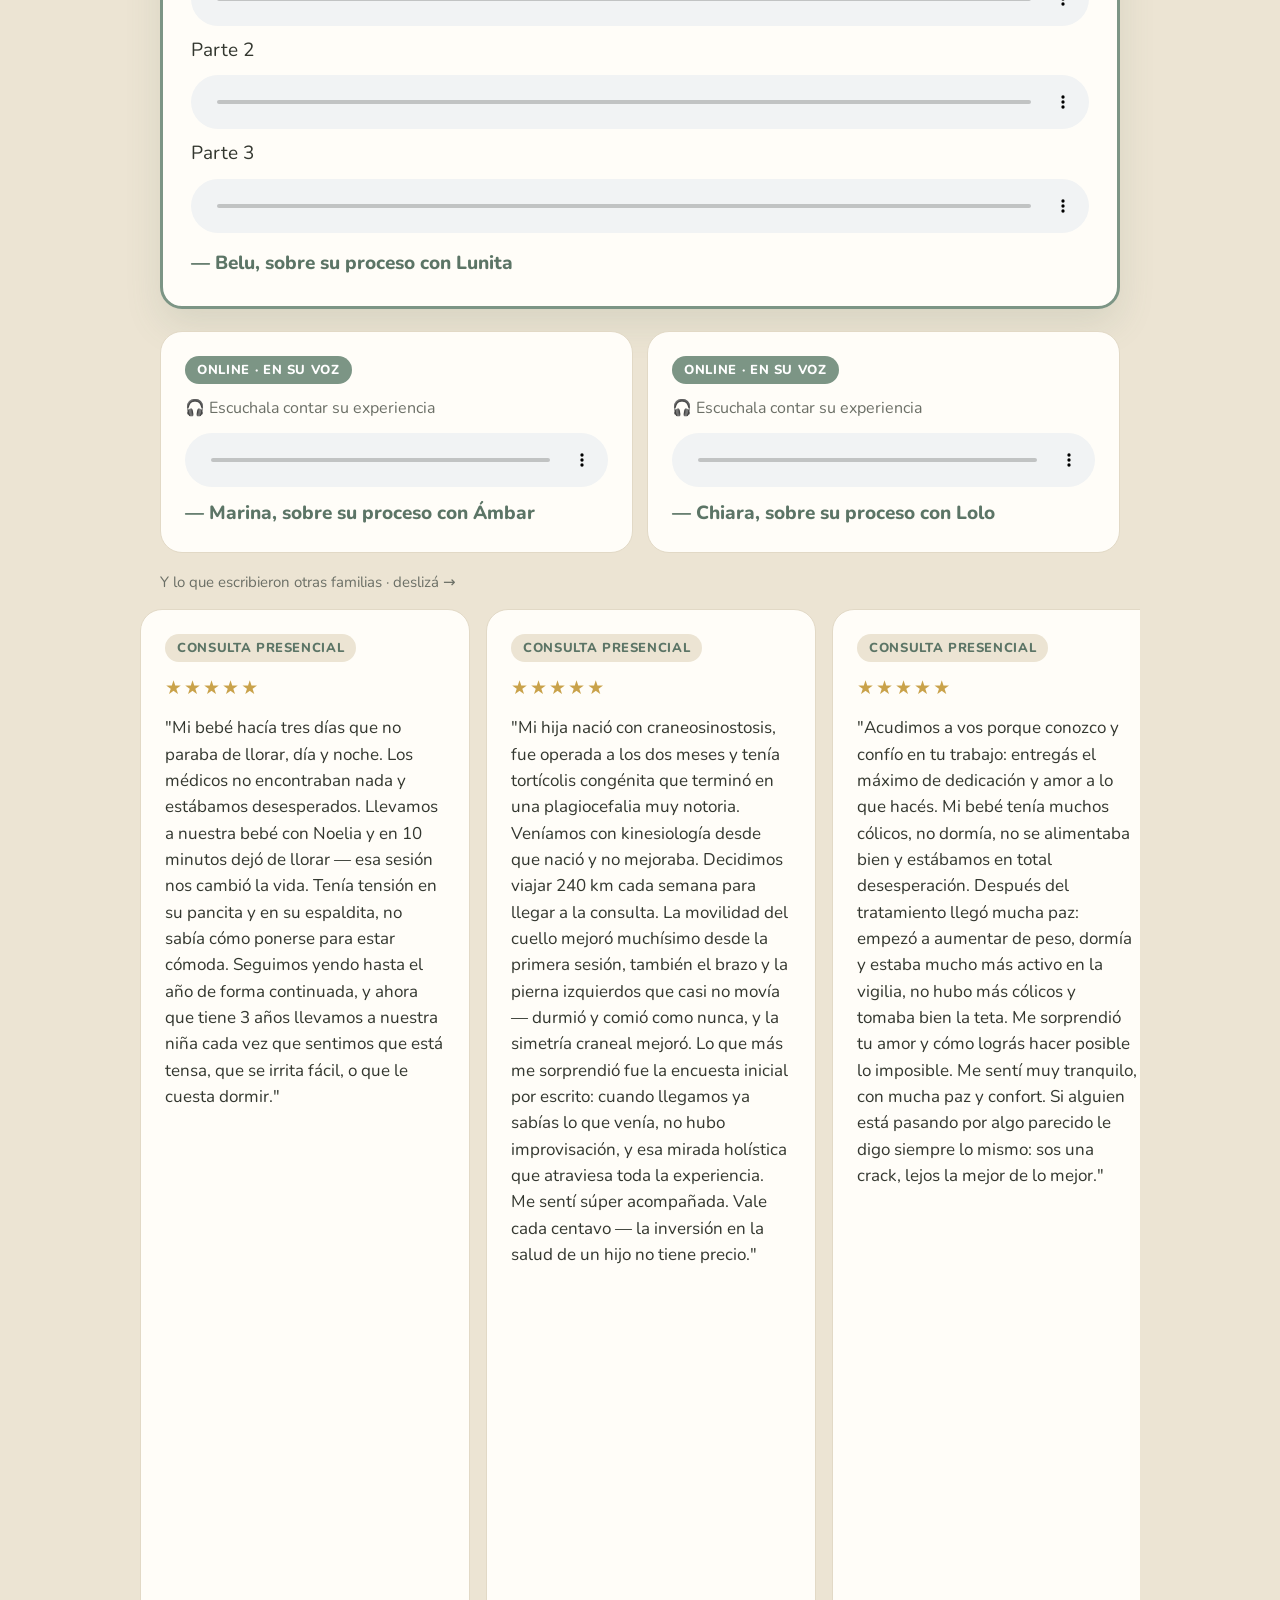
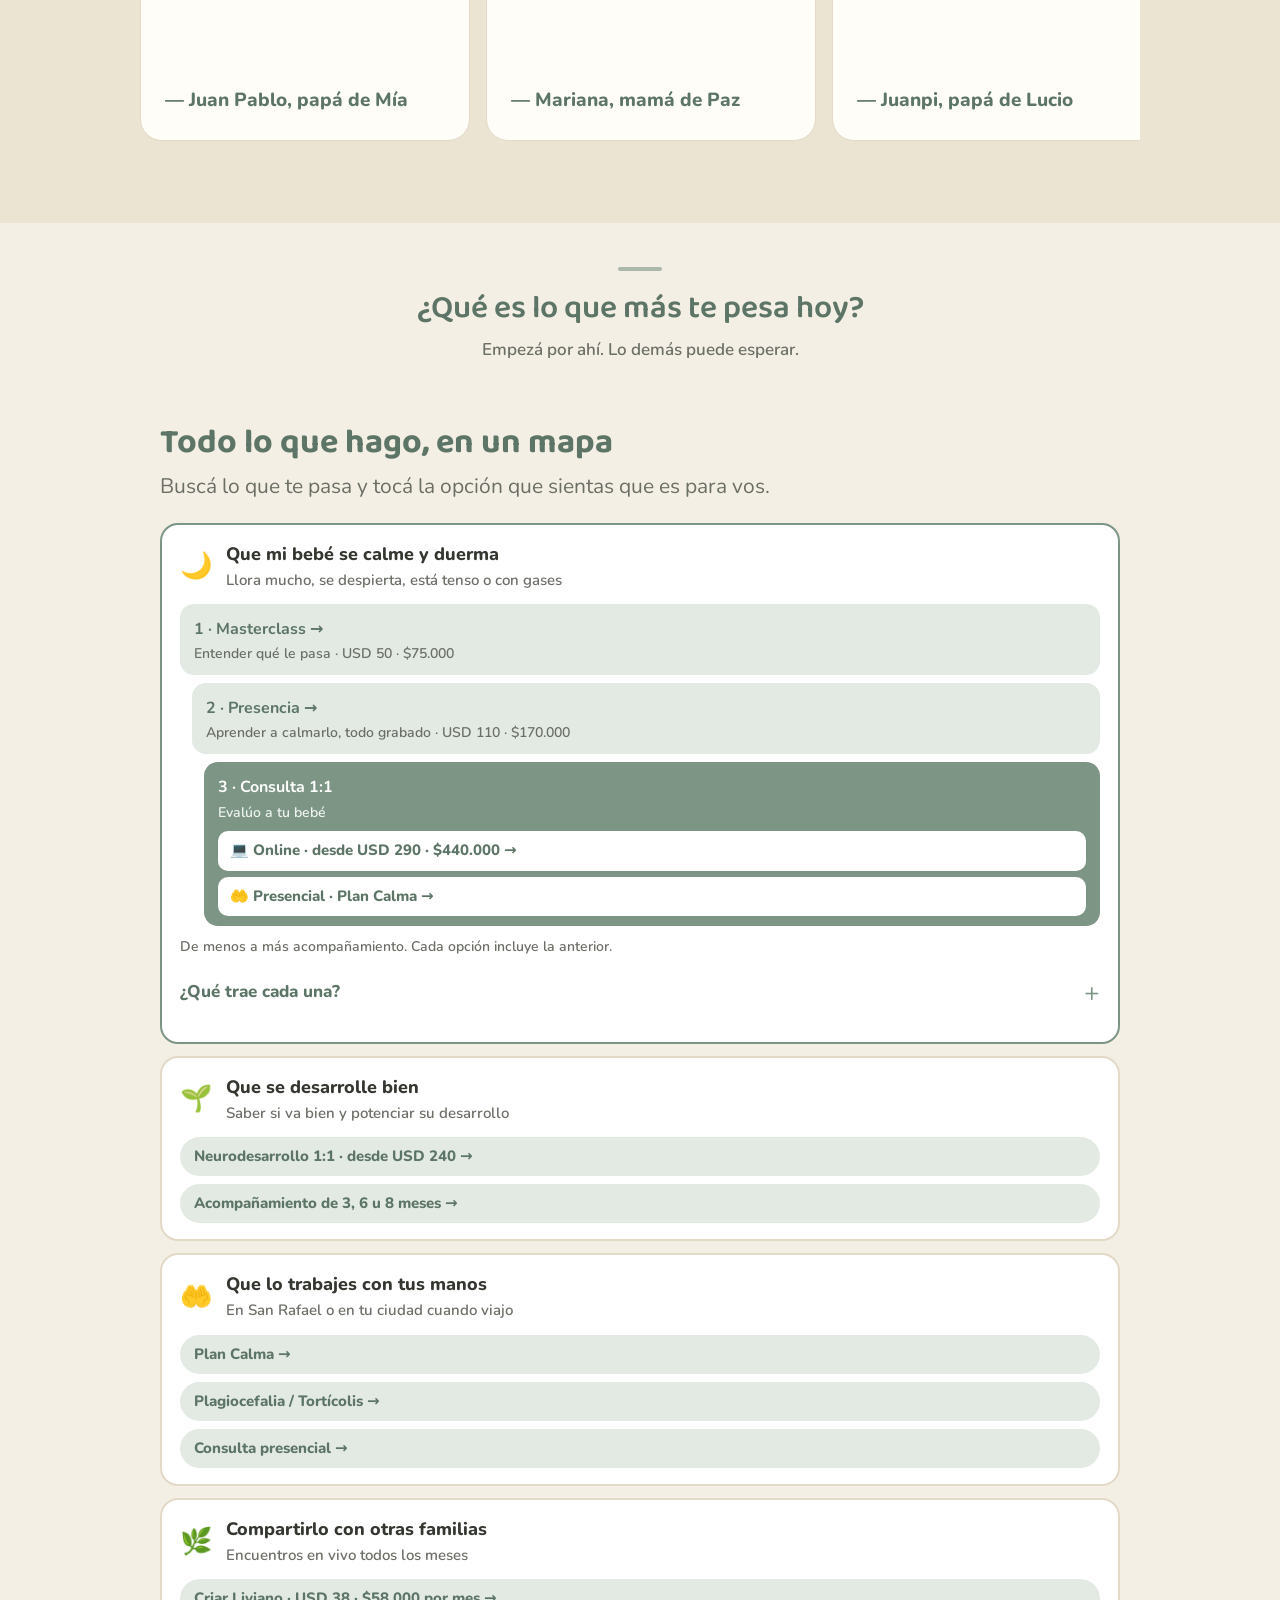
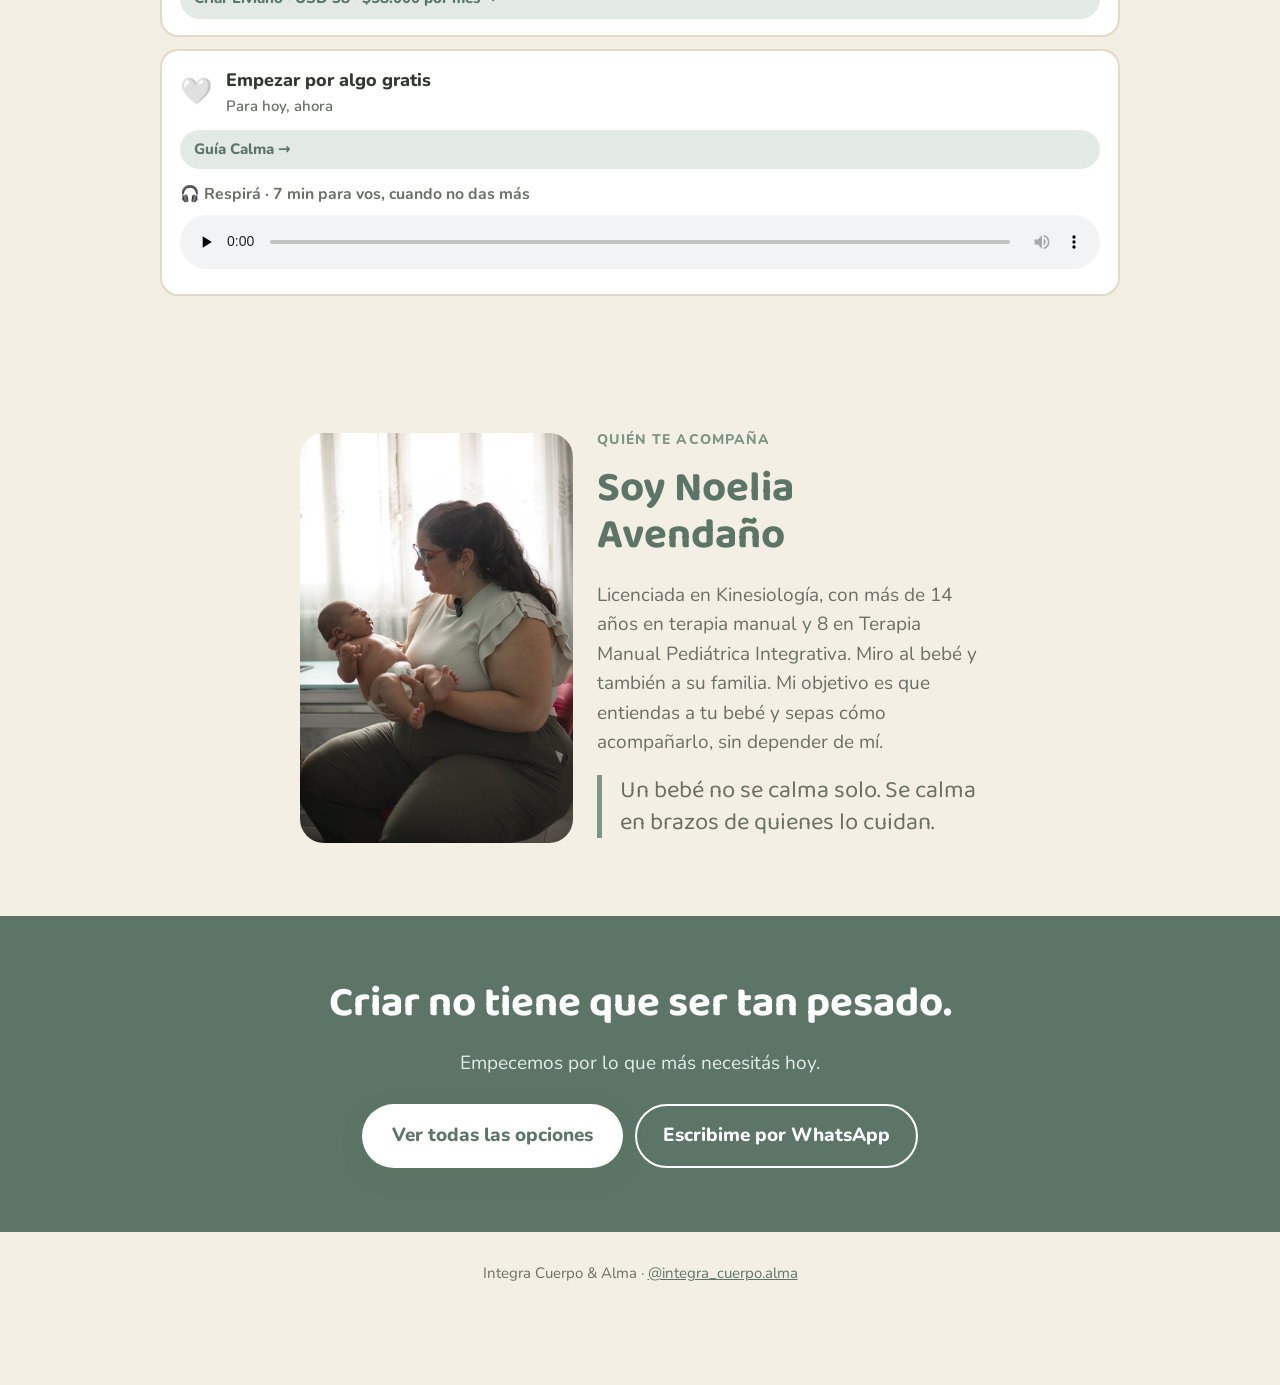
==== commit 67efb1dd: "Inicio más corto: mapa como cuadro sinóptico, sin tarjetas repetidas; test enlaza al mapa Co-Authore" ====
--- a/integra-web/index.html
+++ b/integra-web/index.html
@@ -231,6 +231,14 @@
   .audio-row{display:grid;gap:14px;margin-top:14px}
   .audio-row .exp-card{flex:none}
   @media (min-width:700px){.audio-row{grid-template-columns:1fr 1fr}}
+  .l3{background:var(--euca);color:#fff;border-radius:14px;padding:10px 14px;margin-left:24px}
+  .l3 b{font-size:16px}.ladder-mini .l3 small{display:block;font-size:14px;font-weight:600;color:#eef4ef}
+  .l3links{display:grid;gap:6px;margin-top:8px}
+  .l3links a{display:block;background:#fff;color:var(--euca-deep);border-radius:10px;padding:8px 12px;font-weight:800;font-size:15px;text-decoration:none}
+  .chips2 a{display:block}
+  .chips2{flex-direction:column}
+  details.cmpd{margin-top:12px;background:none;border:0}
+  details.cmpd>summary{padding:10px 0;font-weight:800;color:var(--euca-deep);font-size:17px}
   .map{display:grid;gap:12px;margin-top:20px}
   .mrow{background:#fff;border:2px solid var(--line);border-radius:18px;padding:16px 18px}
   .mrow.hl{border-color:var(--euca)}
@@ -240,9 +248,8 @@
   .chips2{display:flex;flex-wrap:wrap;gap:8px;margin-top:12px}
   .chips2 a{background:var(--euca-soft);color:var(--euca-deep);font-weight:800;font-size:15px;padding:8px 14px;border-radius:999px;text-decoration:none}
   .ladder-mini{display:grid;gap:8px;margin-top:12px}
-  .ladder-mini a{display:block;background:var(--euca-soft);border-radius:14px;padding:10px 14px;text-decoration:none;color:var(--euca-deep)}
-  .ladder-mini a:nth-child(2){margin-left:12px}.ladder-mini a:nth-child(3){margin-left:24px;background:var(--euca);color:#fff}
-  .ladder-mini a:nth-child(3) small{color:#eef4ef}
+  .ladder-mini > a{display:block;background:var(--euca-soft);border-radius:14px;padding:10px 14px;text-decoration:none;color:var(--euca-deep)}
+  .ladder-mini > a:nth-child(2){margin-left:12px}
   .ladder-mini b{font-size:16px}.ladder-mini small{display:block;font-size:14px;font-weight:600;color:var(--muted)}
   .mnote{margin:10px 0 0;font-size:14px;color:var(--muted);font-weight:600}
   .needs{display:grid;gap:10px;margin-top:24px}
@@ -335,103 +342,21 @@
 <!-- MAPA -->
 <section id="mapa" style="padding-top:20px">
   <div class="wrap wide">
-    <h2 style="margin:0;font-size:clamp(26px,6vw,34px)">Mirá todo lo que hago</h2>
-    <p class="lead" style="margin-top:8px">Buscá lo que más necesitás, o lo que sientas que es para vos.</p>
+    <h2 style="margin:0;font-size:clamp(26px,6vw,34px)">Todo lo que hago, en un mapa</h2>
+    <p class="lead" style="margin-top:8px">Buscá lo que te pasa y tocá la opción que sientas que es para vos.</p>
     <div class="map">
       <div class="mrow hl">
-        <a class="mhead" href="#calma"><span class="e">🌙</span><span>Que mi bebé se calme y duerma<small>Llora mucho, se despierta, está tenso o con gases</small></span></a>
+        <div class="mhead"><span class="e">🌙</span><span>Que mi bebé se calme y duerma<small>Llora mucho, se despierta, está tenso o con gases</small></span></div>
         <div class="ladder-mini">
-          <a href="masterclass/"><b>1 · Masterclass</b><small>Entender qué le pasa · USD 50 · $75.000</small></a>
-          <a href="presencia/"><b>2 · Presencia</b><small>Aprender a calmarlo · USD 110 · $170.000</small></a>
-          <a href="#calma3"><b>3 · Consulta 1:1 online o presencial</b><small>Evalúo a tu bebé · online desde USD 290 · $440.000</small></a>
+          <a href="masterclass/"><b>1 · Masterclass →</b><small>Entender qué le pasa · USD 50 · $75.000</small></a>
+          <a href="presencia/"><b>2 · Presencia →</b><small>Aprender a calmarlo, todo grabado · USD 110 · $170.000</small></a>
+          <div class="l3"><b>3 · Consulta 1:1</b><small>Evalúo a tu bebé</small>
+            <span class="l3links"><a href="calma/">💻 Online · desde USD 290 · $440.000 →</a><a href="plan-calma/">🤲 Presencial · Plan Calma →</a></span>
+          </div>
         </div>
         <p class="mnote">De menos a más acompañamiento. Cada opción incluye la anterior.</p>
-      </div>
-      <div class="mrow">
-        <a class="mhead" href="#neuro"><span class="e">🌱</span><span>Que se desarrolle bien<small>Saber si va bien y potenciar su desarrollo</small></span></a>
-        <div class="chips2"><a href="neurodesarrollo/">Neurodesarrollo 1:1 · desde USD 240 · $362.400</a></div>
-      </div>
-      <div class="mrow">
-        <a class="mhead" href="#presencial"><span class="e">🤲</span><span>Que lo trabajes con tus manos<small>En San Rafael o en tu ciudad cuando viajo</small></span></a>
-        <div class="chips2"><a href="plan-calma/">Plan Calma</a><a href="plan-plagiocefalia/">Plagiocefalia / Tortícolis</a><a href="presencial/">Consulta presencial</a></div>
-      </div>
-      <div class="mrow">
-        <a class="mhead" href="#criar"><span class="e">🌿</span><span>Compartirlo con otras familias<small>Encuentros en vivo todos los meses</small></span></a>
-        <div class="chips2"><a href="criar-liviano/">Criar Liviano · USD 38 · $58.000 por mes</a></div>
-      </div>
-      <div class="mrow">
-        <a class="mhead" href="#empezar"><span class="e">🤍</span><span>Empezar por algo gratis<small>Para hoy, ahora</small></span></a>
-        <div class="chips2"><a href="guia-calma/">Guía Calma</a><a href="#empezar">Audio Respirá</a></div>
-      </div>
-    </div>
-  </div>
-</section>
-
-<!-- EMPEZÁ ACÁ -->
-<section id="empezar" style="padding-top:0">
-  <div class="wrap wide">
-    <span class="eyebrow">Para empezar</span>
-    <h2>Un primer paso simple</h2>
-    <div class="free">
-      <div class="offer">
-        <span class="step">Gratis</span>
-        <h3>🤍 Guía Calma</h3>
-        <p>Por qué llora tu bebé y qué revisar primero.</p>
-        <div class="btns"><a class="btn btn-ghost" href="guia-calma/">Ver la guía</a></div>
-      </div>
-      <div class="offer">
-        <span class="step">Gratis</span>
-        <h3>🎧 Respirá (7 min)</h3>
-        <p>Un audio para vos, para bajar un cambio cuando no das más. Ponete los auriculares y dale play.</p>
-        <div class="resp"><audio controls preload="none" src="assets/respiracion-mapadres.mp3"></audio></div>
-      </div>
-    </div>
-  </div>
-</section>
-
-<!-- CALMA -->
-<section id="calma" style="scroll-margin-top:10px">
-  <div class="wrap wide">
-    <span class="eyebrow">🌙 Calma</span>
-    <h2>Quiero que mi bebé se calme y duerma</h2>
-    <p class="lead" style="margin-bottom:22px">Llora mucho, se despierta enseguida, está tenso o tiene gases. Tenés tres formas, de menos a más acompañamiento. Cada una incluye la anterior.</p>
-    <div class="offers three">
-      <div class="offer">
-        <span class="step">1 · Para entender</span>
-        <h3>🎬 Masterclass</h3>
-        <p>"No es cólico, es sistema nervioso". Por qué tu bebé está así y las primeras herramientas. Grabada, la ves cuando quieras.</p>
-        <div class="pr">USD 50 · $75.000</div>
-        <div class="btns"><a class="btn btn-ghost" href="masterclass/">Ver la masterclass</a></div>
-      </div>
-      <div class="offer hl">
-        <img class="ph" style="aspect-ratio:4/3;object-fit:cover;object-position:center 45%" src="assets/fotos/presencia-balanceo.jpg" alt="Noelia sostiene a un bebé boca abajo sobre su brazo" loading="lazy">
-        <span class="step">2 · Para aprender a calmarlo · Nuevo</span>
-        <h3>🤲 Presencia</h3>
-        <p>Yo te enseño qué hacer y vos tenés las herramientas: todos los balanceos, masajitos, contacto y cómo regularte vos. Todo grabado, a tu ritmo.</p>
-        <div class="pr">USD 110 · $170.000</div>
-        <div class="btns"><a class="btn" href="presencia/">Conocé Presencia</a></div>
-      </div>
-      <div class="offer hl">
-        <img class="ph" src="assets/fotos/foto8.jpg" alt="Noelia acompaña a una mamá mientras su bebé toma el pecho" loading="lazy">
-        <span class="step" id="calma3">3 · Para saber qué le pasa</span>
-        <h3>🔍 Consulta 1:1</h3>
-        <p>Evalúo a tu bebé y descubrimos qué le pasa. También vemos la regulación del adulto que lo acompaña.</p>
-        <div class="sub1">
-          <b>💻 Online · desde cualquier país</b>
-          <p>Todo lo de Presencia + mi evaluación + práctica en vivo conmigo. Esencial, Pro o VIP.</p>
-          <div class="pr">Desde USD 290 · $440.000</div>
-          <div class="btns"><a class="btn" href="calma/">Consulta 1:1 online</a></div>
-        </div>
-        <div class="sub1">
-          <b>🤲 Presencial · San Rafael o tu ciudad cuando viajo</b>
-          <p>Trabajo con mis manos. Consulta suelta, o Plan Calma: 3 días seguidos para que salga del llanto y vuelva a dormir.</p>
-          <div class="pr">Consulta: $320.000<br>Plan Calma: desde USD 640 · $960.000</div>
-          <div class="btns"><a class="btn btn-ghost" href="plan-calma/">Plan Calma</a> <a class="btn btn-ghost" href="presencial/">Consulta presencial</a></div>
-        </div>
-      </div>
-    </div>
-    <h3 style="margin:30px 0 12px;font-size:24px">¿Qué trae cada una?</h3>
-    <div class="cmp-wrap"><table class="cmp">
+        <details class="cmpd"><summary>¿Qué trae cada una?</summary>
+          <div class="cmp-wrap"><table class="cmp">
       <thead><tr><th></th><th>1<br>Master&shy;class</th><th>2<br>Presen&shy;cia</th><th>3<br>1:1</th></tr></thead>
       <tbody>
         <tr><td>Entender por qué tu bebé está así</td><td>✓</td><td>✓</td><td>✓</td></tr>
@@ -443,53 +368,25 @@
         <tr class="cp"><td>Valor</td><td>USD 50<small>$75.000</small></td><td>USD 110<small>$170.000</small></td><td>desde<br>USD 290<small>$440.000</small></td></tr>
       </tbody>
     </table></div>
-  </div>
-</section>
-
-<!-- NEURODESARROLLO -->
-<section id="neuro" style="padding-top:0;scroll-margin-top:10px">
-  <div class="wrap wide">
-    <div class="offer hl">
-      <img class="ph" style="aspect-ratio:4/3;object-fit:cover;object-position:center 40%" src="assets/fotos/presencia-juego.jpg" alt="Noelia levanta a un bebé y ambos se ríen" loading="lazy">
-      <span class="step">🌱 Cuando ya está tranquilo</span>
-      <h3>Neurodesarrollo · Consulta 1:1</h3>
-      <p>Para acompañar su desarrollo con juegos y movimientos simples, según su edad.</p>
-      <ul><li>No sabés qué tiene que ir haciendo en cada etapa</li><li>Se mueve poco o lo sentís "blandito"</li><li>Ya está tranquilo y querés saber qué sigue</li></ul>
-      <div class="pr">Desde USD 240 · $362.400</div>
-      <div class="btns"><a class="btn" href="neurodesarrollo/">Conocé Neurodesarrollo</a></div>
-    </div>
-    <div class="perks"><div class="perk big"><span>🎁</span>Consulta Calma + Neurodesarrollo: 10% off.</div></div>
-  </div>
-</section>
-
-<section class="reflect"><div class="wrap"><p>¿Hace cuánto que te dicen “ya se le va a pasar”?<small>Si seguís buscando respuestas, es porque algo te dice que se puede estar mejor.</small></p></div></section>
-
-
-
-<!-- CRIAR LIVIANO + PRESENCIAL -->
-<section style="padding-top:0">
-  <div class="wrap wide">
-    <div class="offers" style="grid-template-columns:repeat(auto-fit,minmax(min(100%,300px),1fr))">
-      <div class="offer" id="criar">
-        <img class="ph" src="assets/fotos/foto2.jpg" alt="Noelia sonríe junto a una mamá con su bebé" loading="lazy">
-        <span class="step">Grupal · online</span>
-        <h3>🌿 Criar Liviano</h3>
-        <p>Dos encuentros en vivo por mes, de 30 minutos, junto a otras familias: practicamos con tu bebé y un ratito para vos. Quedan grabados, y tenés un grupo de Telegram con horarios para preguntarme.</p>
-        <div class="btns"><a class="btn btn-ghost" href="criar-liviano/">Conocé Criar Liviano</a></div>
-      </div>
-      <div class="offer" id="presencial">
-        <img class="ph" src="assets/fotos/foto7.jpg" alt="Noelia trabajando con un bebé en el consultorio" loading="lazy">
-        <span class="step">En persona</span>
-        <h3>🤲 Consulta presencial</h3>
-        <p>En mi consultorio de San Rafael, Mendoza, o en tu ciudad cuando viajo. Trabajo con mis manos, en días seguidos:</p>
-        <p style="margin-top:8px"><strong>Plan Calma</strong>: 3 días para que tu bebé salga del llanto y vuelva a dormir.<br><strong>Plan Plagiocefalia / Tortícolis</strong>: una semana para su cabecita, su cuello y su boca.</p>
-        <div class="btns"><a class="btn btn-ghost" href="plan-calma/">Plan Calma</a> <a class="btn btn-ghost" href="plan-plagiocefalia/">Plan Plagiocefalia / Tortícolis</a></div>
-        <p style="margin-top:10px;font-size:.9rem"><a href="presencial/">Ver la consulta presencial suelta</a></p>
-      </div>
-    </div>
-    <div class="reframe" style="margin-top:22px">
-      <p><strong>¿No sabés por dónde empezar?</strong> Escribime, contame qué le pasa a tu bebé y te digo qué te conviene. Sin compromiso.</p>
-      <div class="btns" style="margin-top:16px"><a class="btn" style="background:#fff;color:var(--euca-deep)" href="https://wa.me/5492604419242?text=Hola%20Noe%2C%20no%20s%C3%A9%20por%20d%C3%B3nde%20empezar%20con%20mi%20beb%C3%A9">Escribime por WhatsApp</a></div>
+        </details>
+      </div>
+      <div class="mrow">
+        <div class="mhead"><span class="e">🌱</span><span>Que se desarrolle bien<small>Saber si va bien y potenciar su desarrollo</small></span></div>
+        <div class="chips2"><a href="neurodesarrollo/">Neurodesarrollo 1:1 · desde USD 240 →</a><a href="acompanamiento/">Acompañamiento de 3, 6 u 8 meses →</a></div>
+      </div>
+      <div class="mrow">
+        <div class="mhead"><span class="e">🤲</span><span>Que lo trabajes con tus manos<small>En San Rafael o en tu ciudad cuando viajo</small></span></div>
+        <div class="chips2"><a href="plan-calma/">Plan Calma →</a><a href="plan-plagiocefalia/">Plagiocefalia / Tortícolis →</a><a href="presencial/">Consulta presencial →</a></div>
+      </div>
+      <div class="mrow">
+        <div class="mhead"><span class="e">🌿</span><span>Compartirlo con otras familias<small>Encuentros en vivo todos los meses</small></span></div>
+        <div class="chips2"><a href="criar-liviano/">Criar Liviano · USD 38 · $58.000 por mes →</a></div>
+      </div>
+      <div class="mrow">
+        <div class="mhead"><span class="e">🤍</span><span>Empezar por algo gratis<small>Para hoy, ahora</small></span></div>
+        <div class="chips2"><a href="guia-calma/">Guía Calma →</a></div>
+        <div class="resp" style="margin-top:10px"><small style="font-weight:700;color:var(--muted)">🎧 Respirá · 7 min para vos, cuando no das más</small><audio controls preload="none" src="assets/respiracion-mapadres.mp3" style="width:100%;margin-top:6px"></audio></div>
+      </div>
     </div>
   </div>
 </section>
@@ -512,7 +409,7 @@
     <h2>Criar no tiene que ser tan pesado.</h2>
     <p>Empecemos por lo que más necesitás hoy.</p>
     <div class="btns">
-      <a class="btn" href="#calma">Ver las consultas</a>
+      <a class="btn" href="#mapa">Ver todas las opciones</a>
       <a class="btn btn-ghost" href="https://wa.me/5492604419242?text=Hola%20Noe%2C%20no%20s%C3%A9%20por%20d%C3%B3nde%20empezar%20con%20mi%20beb%C3%A9">Escribime por WhatsApp</a>
     </div>
   </div>
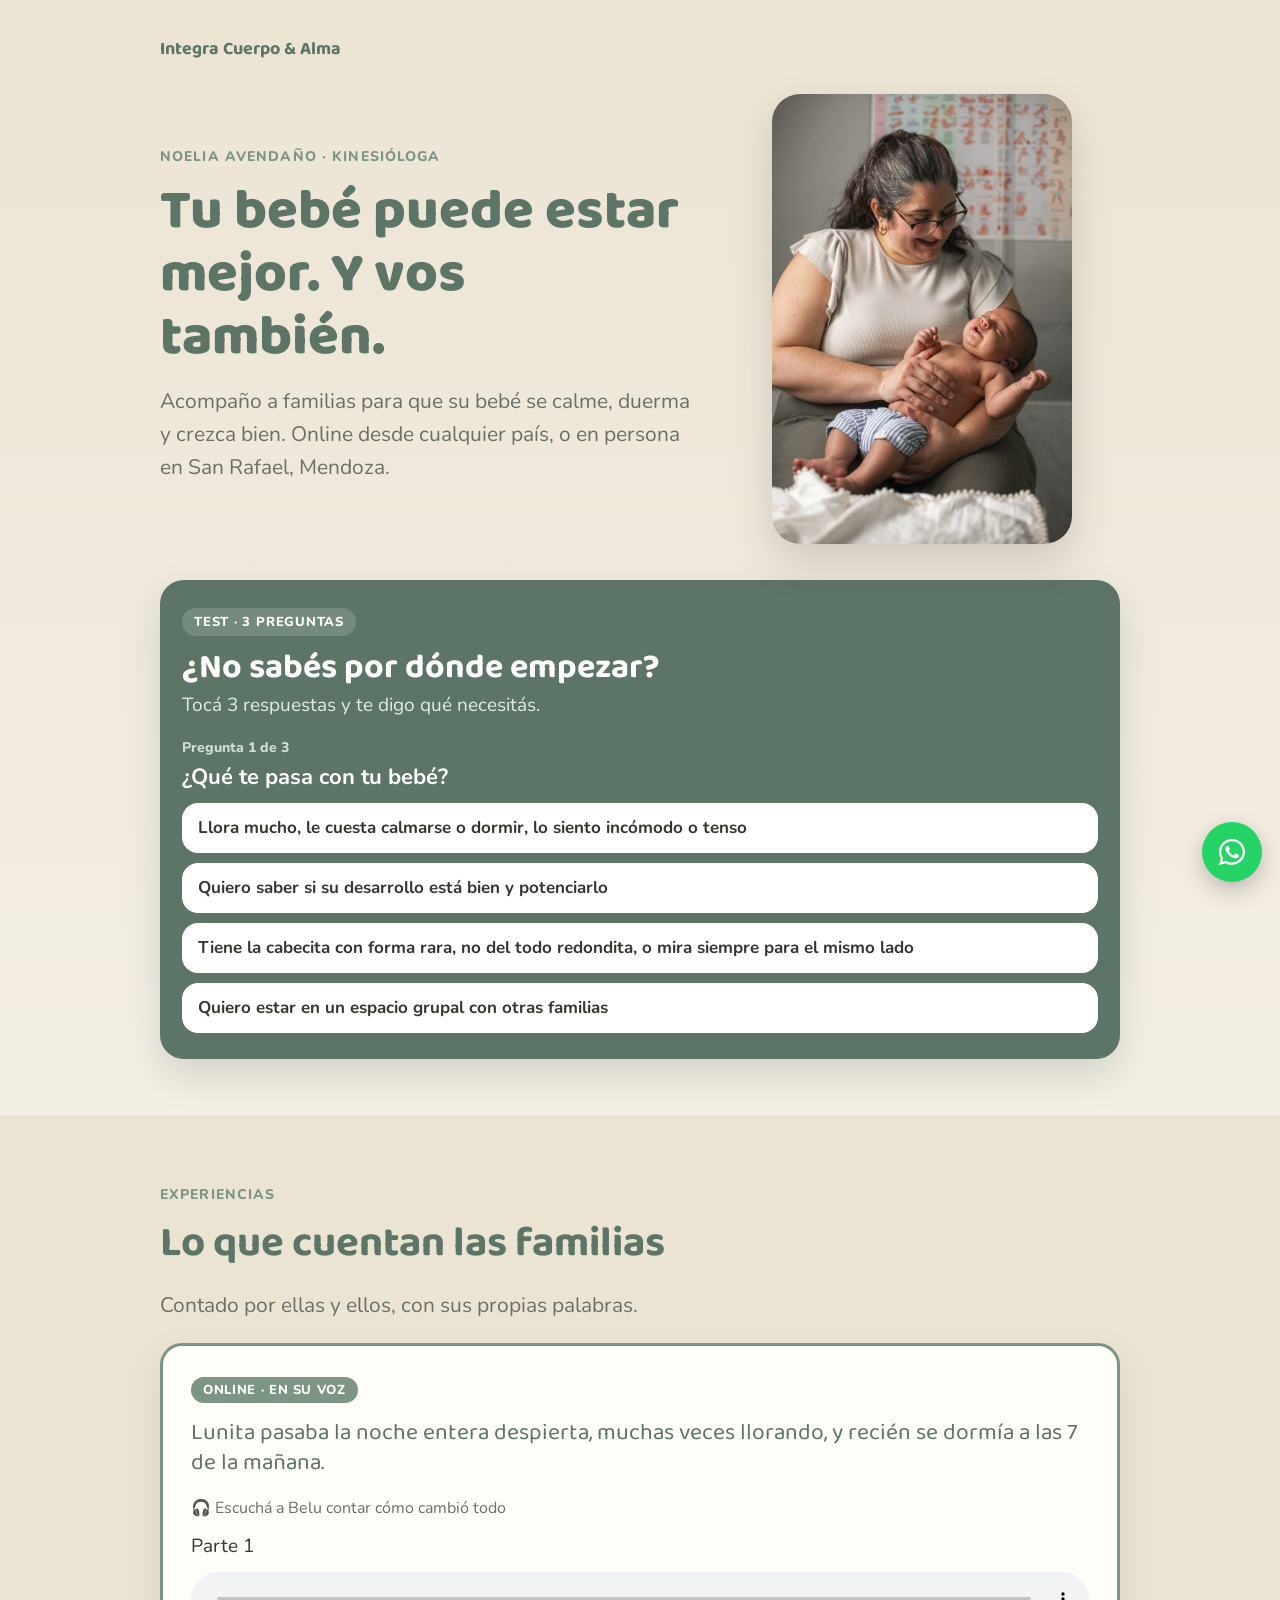
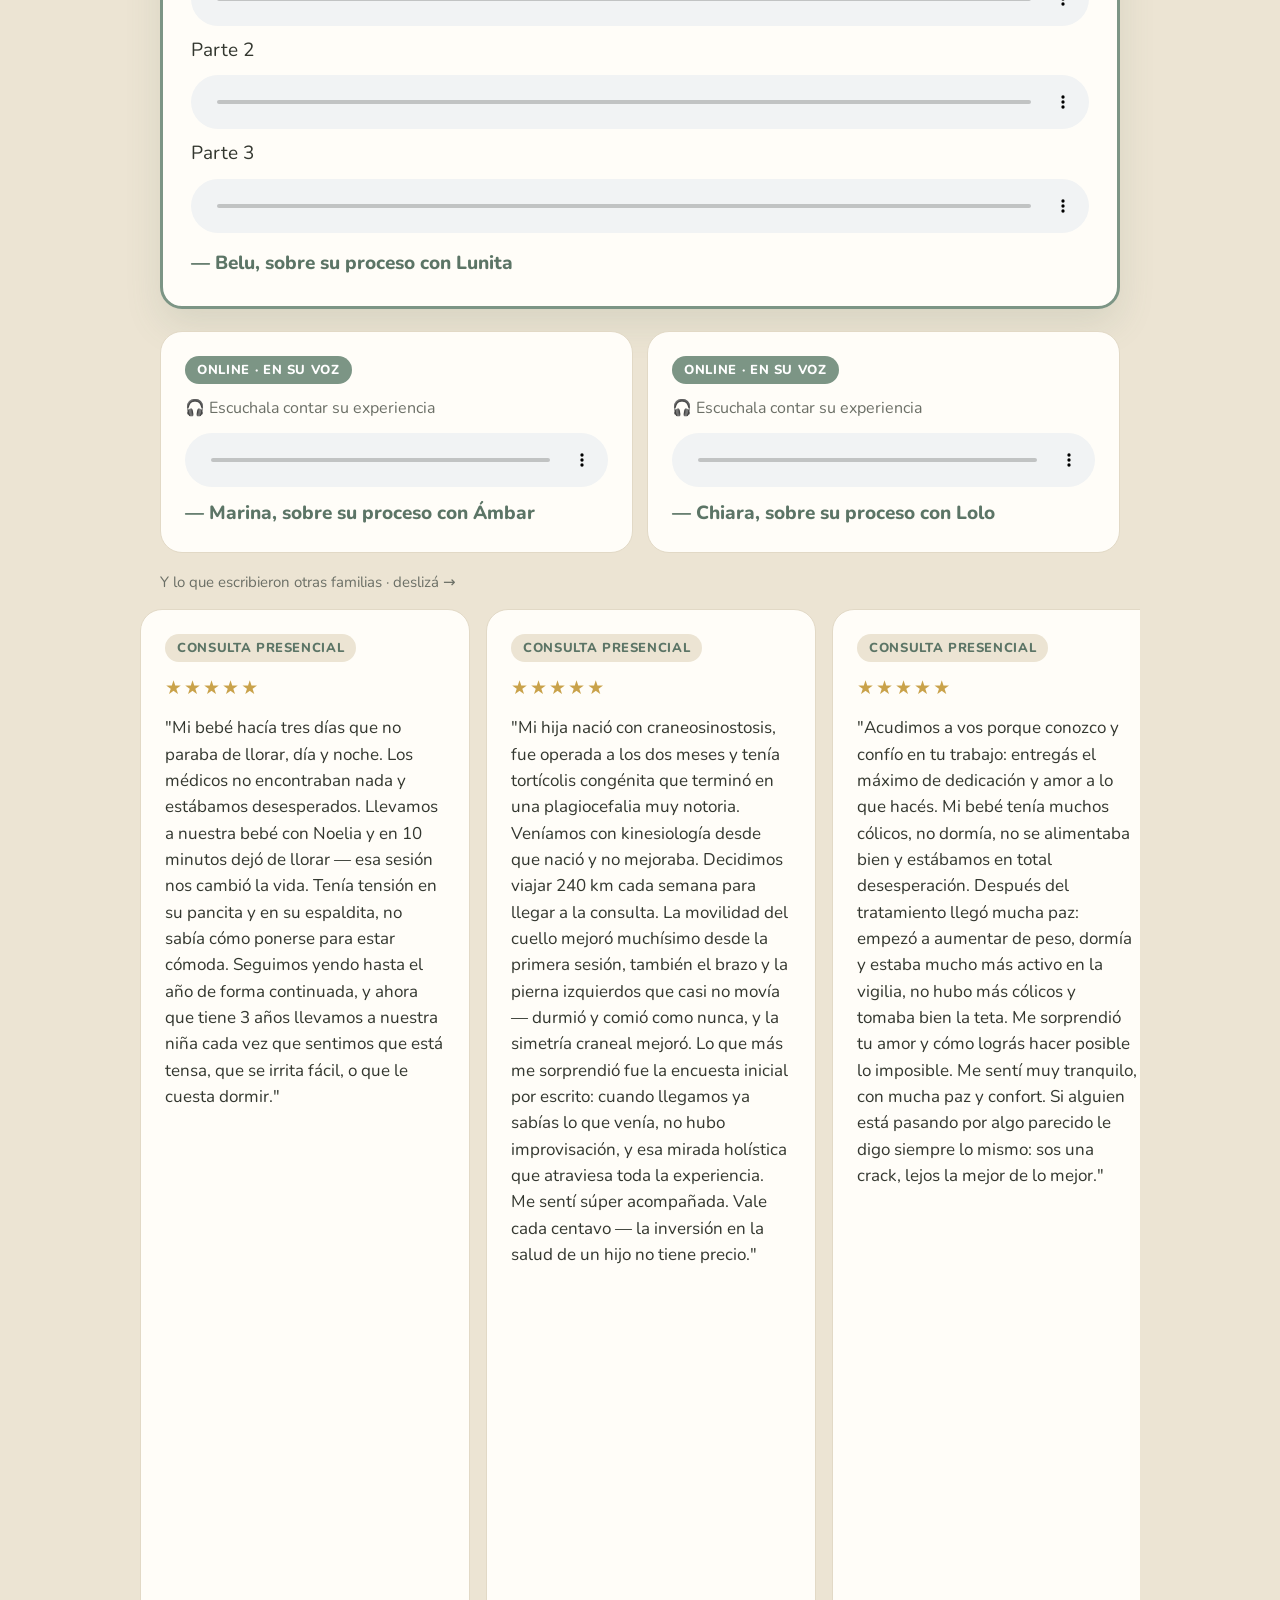
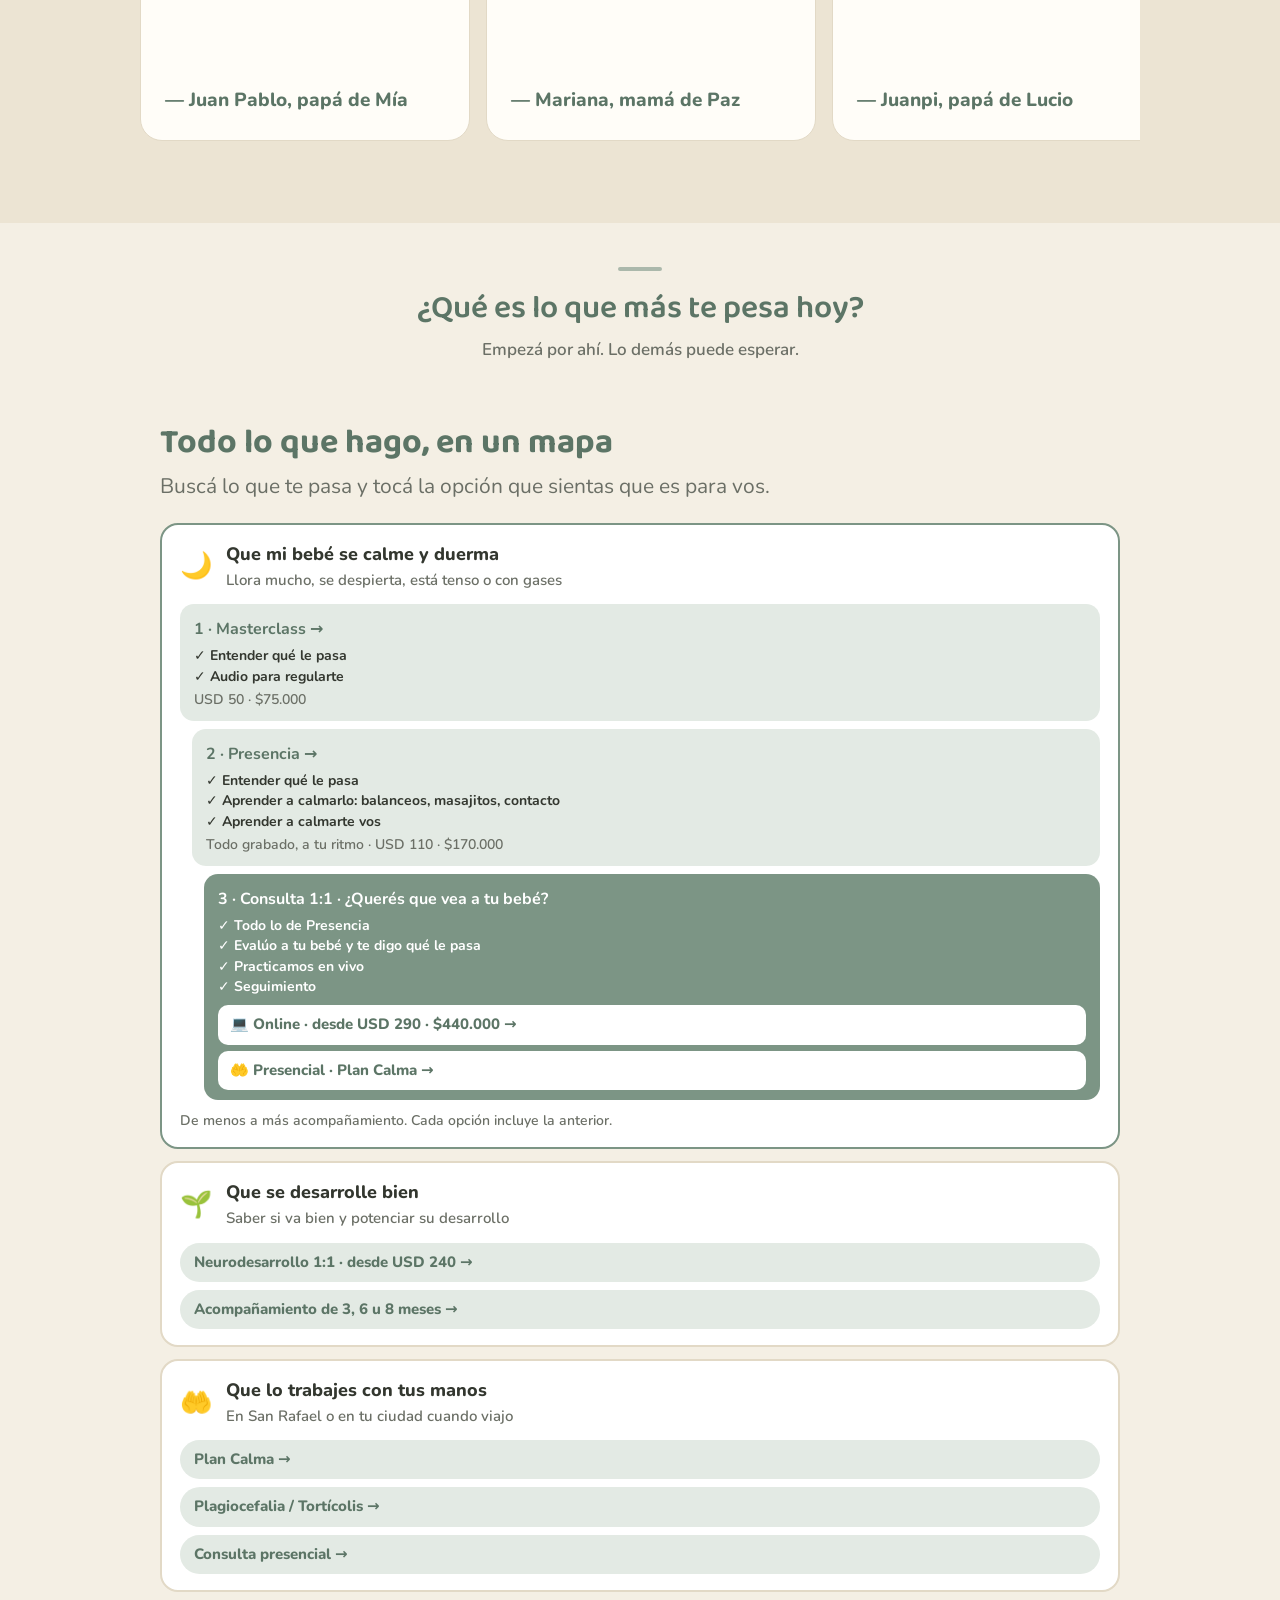
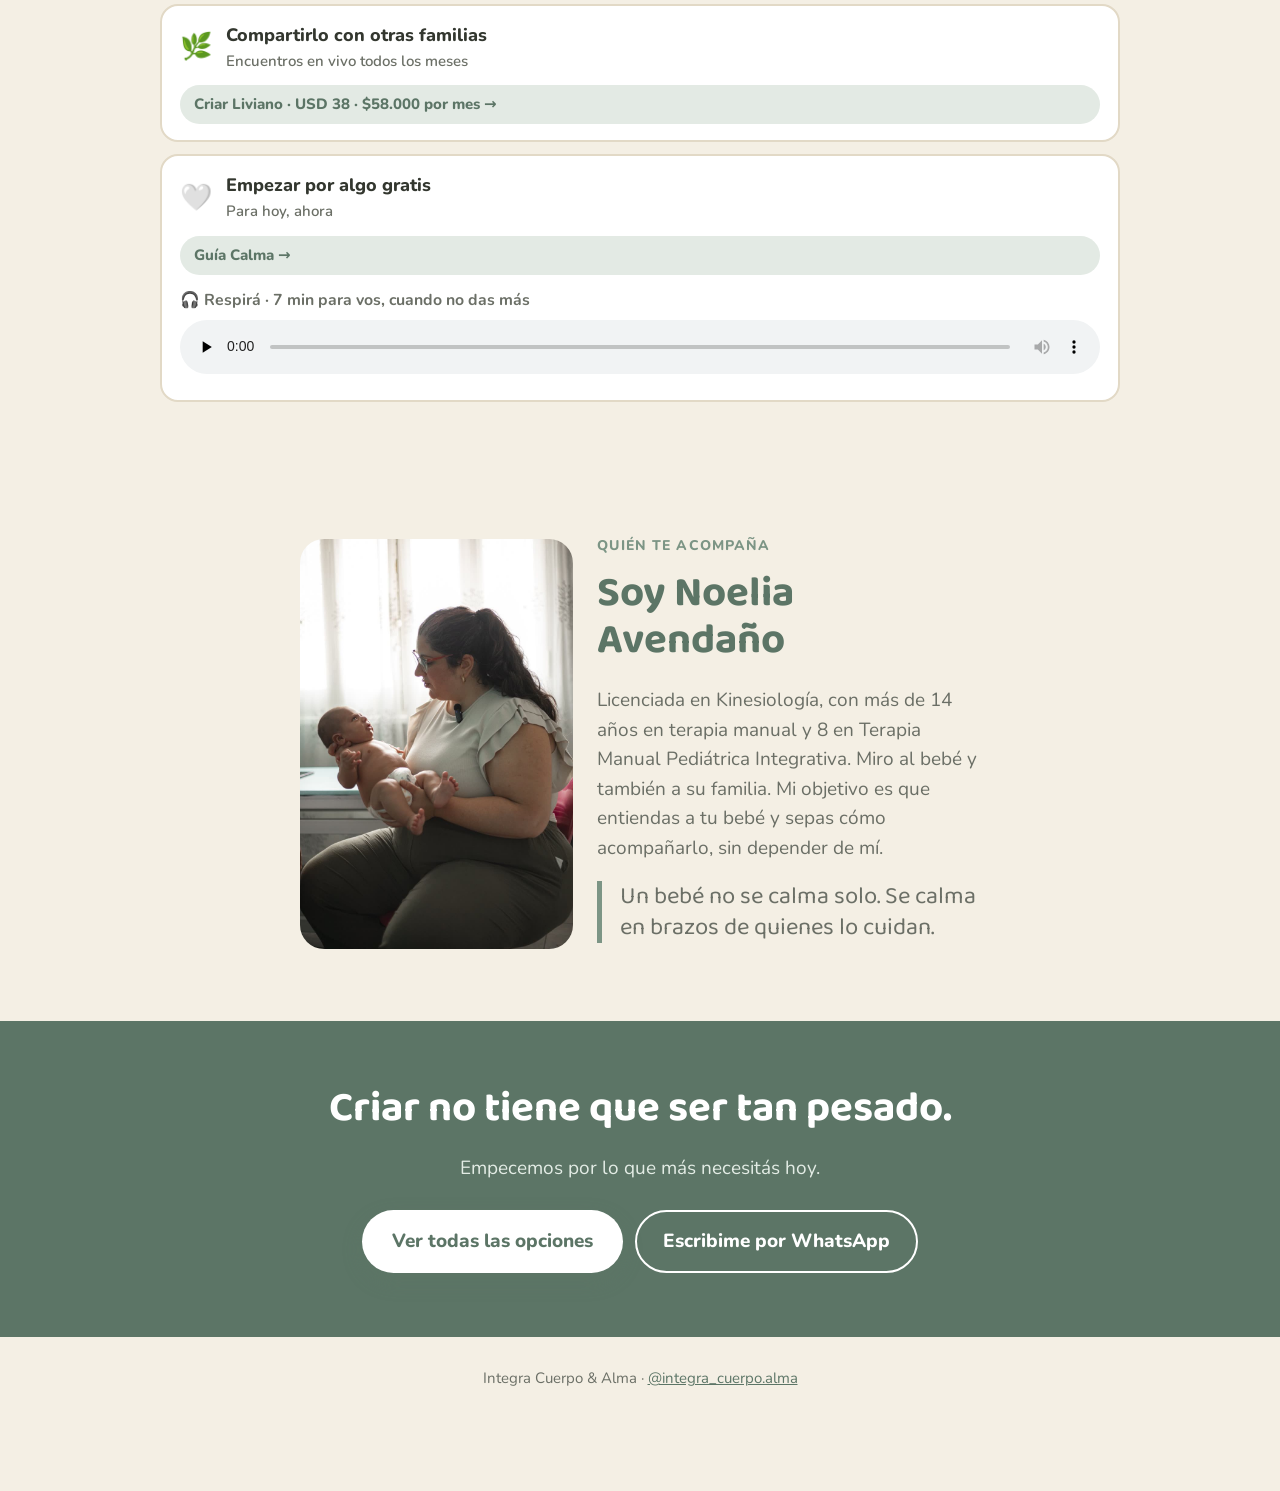
==== commit ca758bfd: "Mapa: qué trae cada escalón de Calma, en tildes Co-Authored-By: Claude Opus 5.5 <noreply@anthropic.c" ====
--- a/integra-web/index.html
+++ b/integra-web/index.html
@@ -239,6 +239,9 @@
   .chips2{flex-direction:column}
   details.cmpd{margin-top:12px;background:none;border:0}
   details.cmpd>summary{padding:10px 0;font-weight:800;color:var(--euca-deep);font-size:17px}
+  .ticks{display:block;font-size:14px;font-weight:700;line-height:1.45;margin:3px 0 2px;color:var(--ink)}
+  .l3 .ticks{color:#fff}
+  .ticks span{display:block}
   .map{display:grid;gap:12px;margin-top:20px}
   .mrow{background:#fff;border:2px solid var(--line);border-radius:18px;padding:16px 18px}
   .mrow.hl{border-color:var(--euca)}
@@ -348,27 +351,13 @@
       <div class="mrow hl">
         <div class="mhead"><span class="e">🌙</span><span>Que mi bebé se calme y duerma<small>Llora mucho, se despierta, está tenso o con gases</small></span></div>
         <div class="ladder-mini">
-          <a href="masterclass/"><b>1 · Masterclass →</b><small>Entender qué le pasa · USD 50 · $75.000</small></a>
-          <a href="presencia/"><b>2 · Presencia →</b><small>Aprender a calmarlo, todo grabado · USD 110 · $170.000</small></a>
-          <div class="l3"><b>3 · Consulta 1:1</b><small>Evalúo a tu bebé</small>
+          <a href="masterclass/"><b>1 · Masterclass →</b><span class="ticks"><span>✓ Entender qué le pasa</span><span>✓ Audio para regularte</span></span><small>USD 50 · $75.000</small></a>
+          <a href="presencia/"><b>2 · Presencia →</b><span class="ticks"><span>✓ Entender qué le pasa</span><span>✓ Aprender a calmarlo: balanceos, masajitos, contacto</span><span>✓ Aprender a calmarte vos</span></span><small>Todo grabado, a tu ritmo · USD 110 · $170.000</small></a>
+          <div class="l3"><b>3 · Consulta 1:1 · ¿Querés que vea a tu bebé?</b><span class="ticks"><span>✓ Todo lo de Presencia</span><span>✓ Evalúo a tu bebé y te digo qué le pasa</span><span>✓ Practicamos en vivo</span><span>✓ Seguimiento</span></span>
             <span class="l3links"><a href="calma/">💻 Online · desde USD 290 · $440.000 →</a><a href="plan-calma/">🤲 Presencial · Plan Calma →</a></span>
           </div>
         </div>
         <p class="mnote">De menos a más acompañamiento. Cada opción incluye la anterior.</p>
-        <details class="cmpd"><summary>¿Qué trae cada una?</summary>
-          <div class="cmp-wrap"><table class="cmp">
-      <thead><tr><th></th><th>1<br>Master&shy;class</th><th>2<br>Presen&shy;cia</th><th>3<br>1:1</th></tr></thead>
-      <tbody>
-        <tr><td>Entender por qué tu bebé está así</td><td>✓</td><td>✓</td><td>✓</td></tr>
-        <tr><td>Todos los balanceos, masajitos y contacto</td><td>–</td><td>✓</td><td>✓</td></tr>
-        <tr><td>Audio para regularte vos</td><td>✓</td><td>✓</td><td>✓</td></tr>
-        <tr><td>Guía + audio extra para que vos estés mejor</td><td>–</td><td>✓</td><td>✓</td></tr>
-        <tr><td>Práctica en vivo conmigo</td><td>–</td><td>–</td><td>✓</td></tr>
-        <tr><td>Evalúo a tu bebé y te digo qué le pasa</td><td>–</td><td>–</td><td>✓</td></tr>
-        <tr class="cp"><td>Valor</td><td>USD 50<small>$75.000</small></td><td>USD 110<small>$170.000</small></td><td>desde<br>USD 290<small>$440.000</small></td></tr>
-      </tbody>
-    </table></div>
-        </details>
       </div>
       <div class="mrow">
         <div class="mhead"><span class="e">🌱</span><span>Que se desarrolle bien<small>Saber si va bien y potenciar su desarrollo</small></span></div>
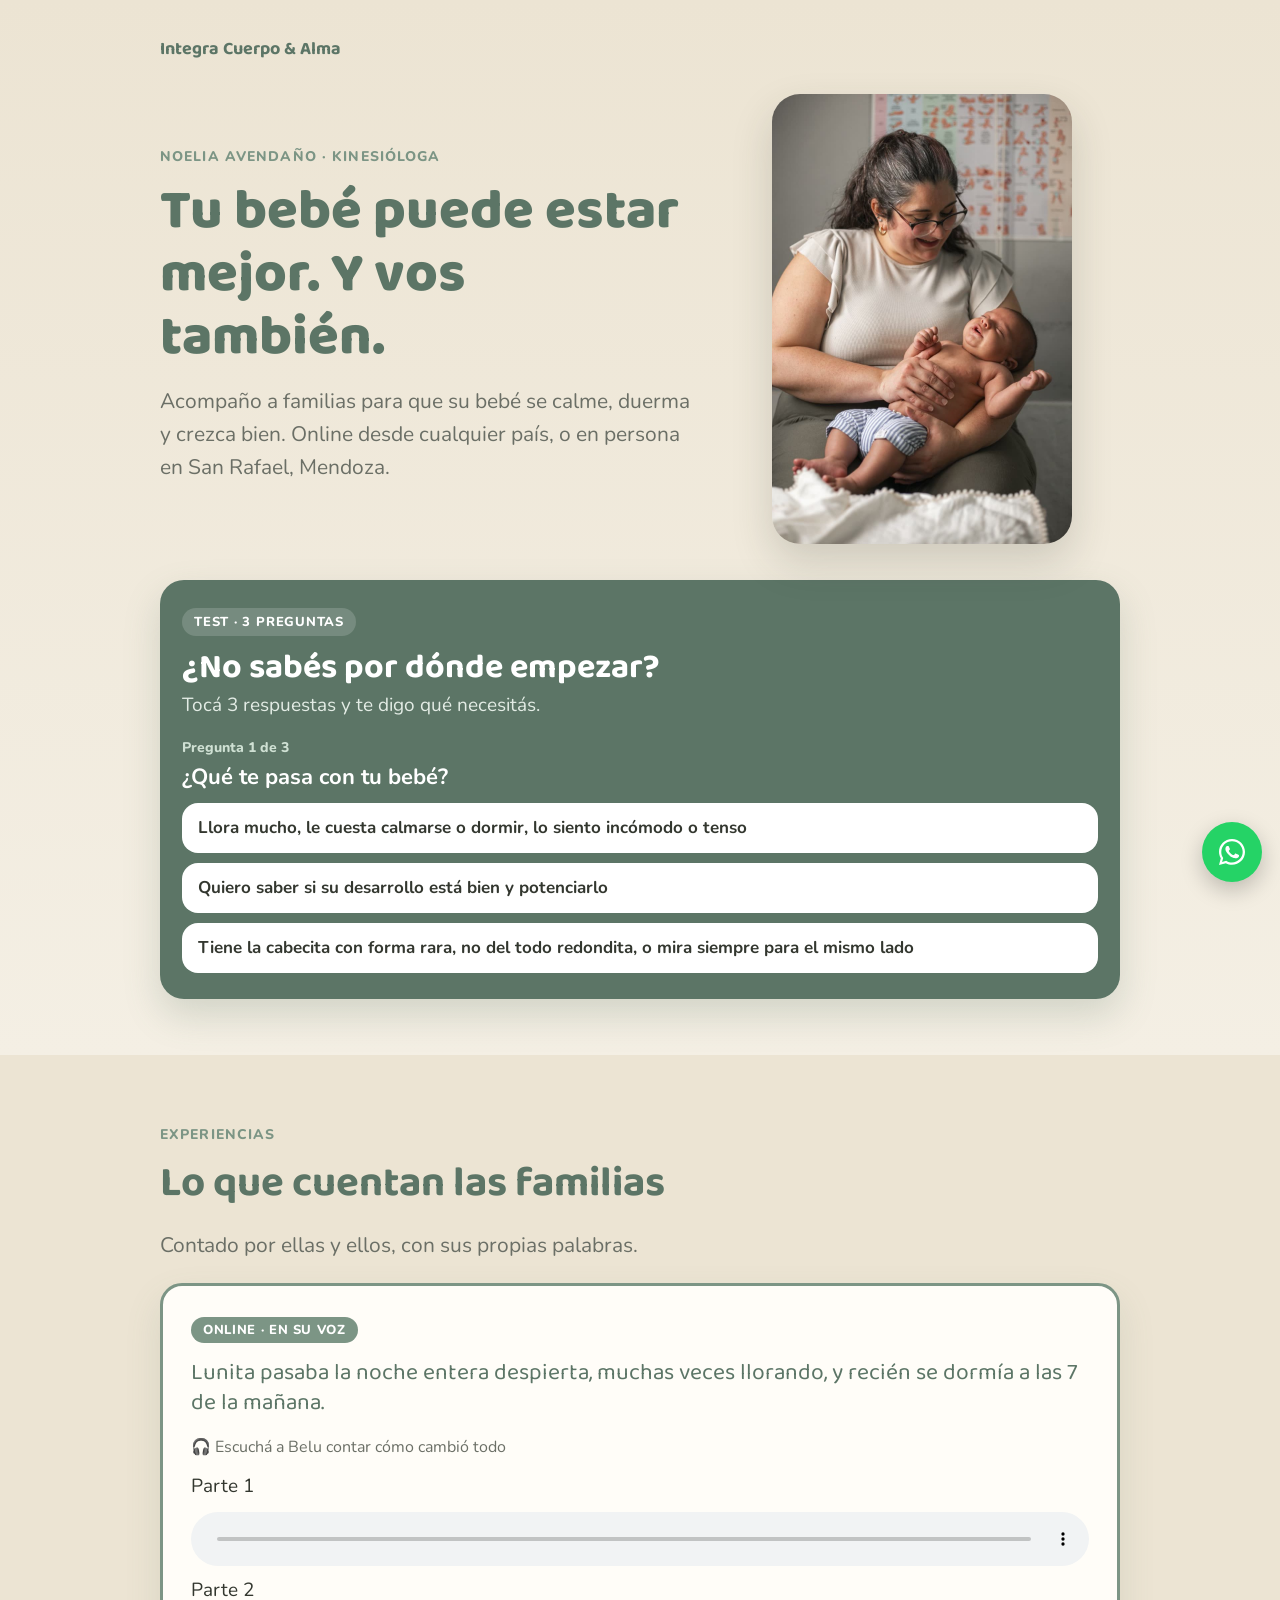
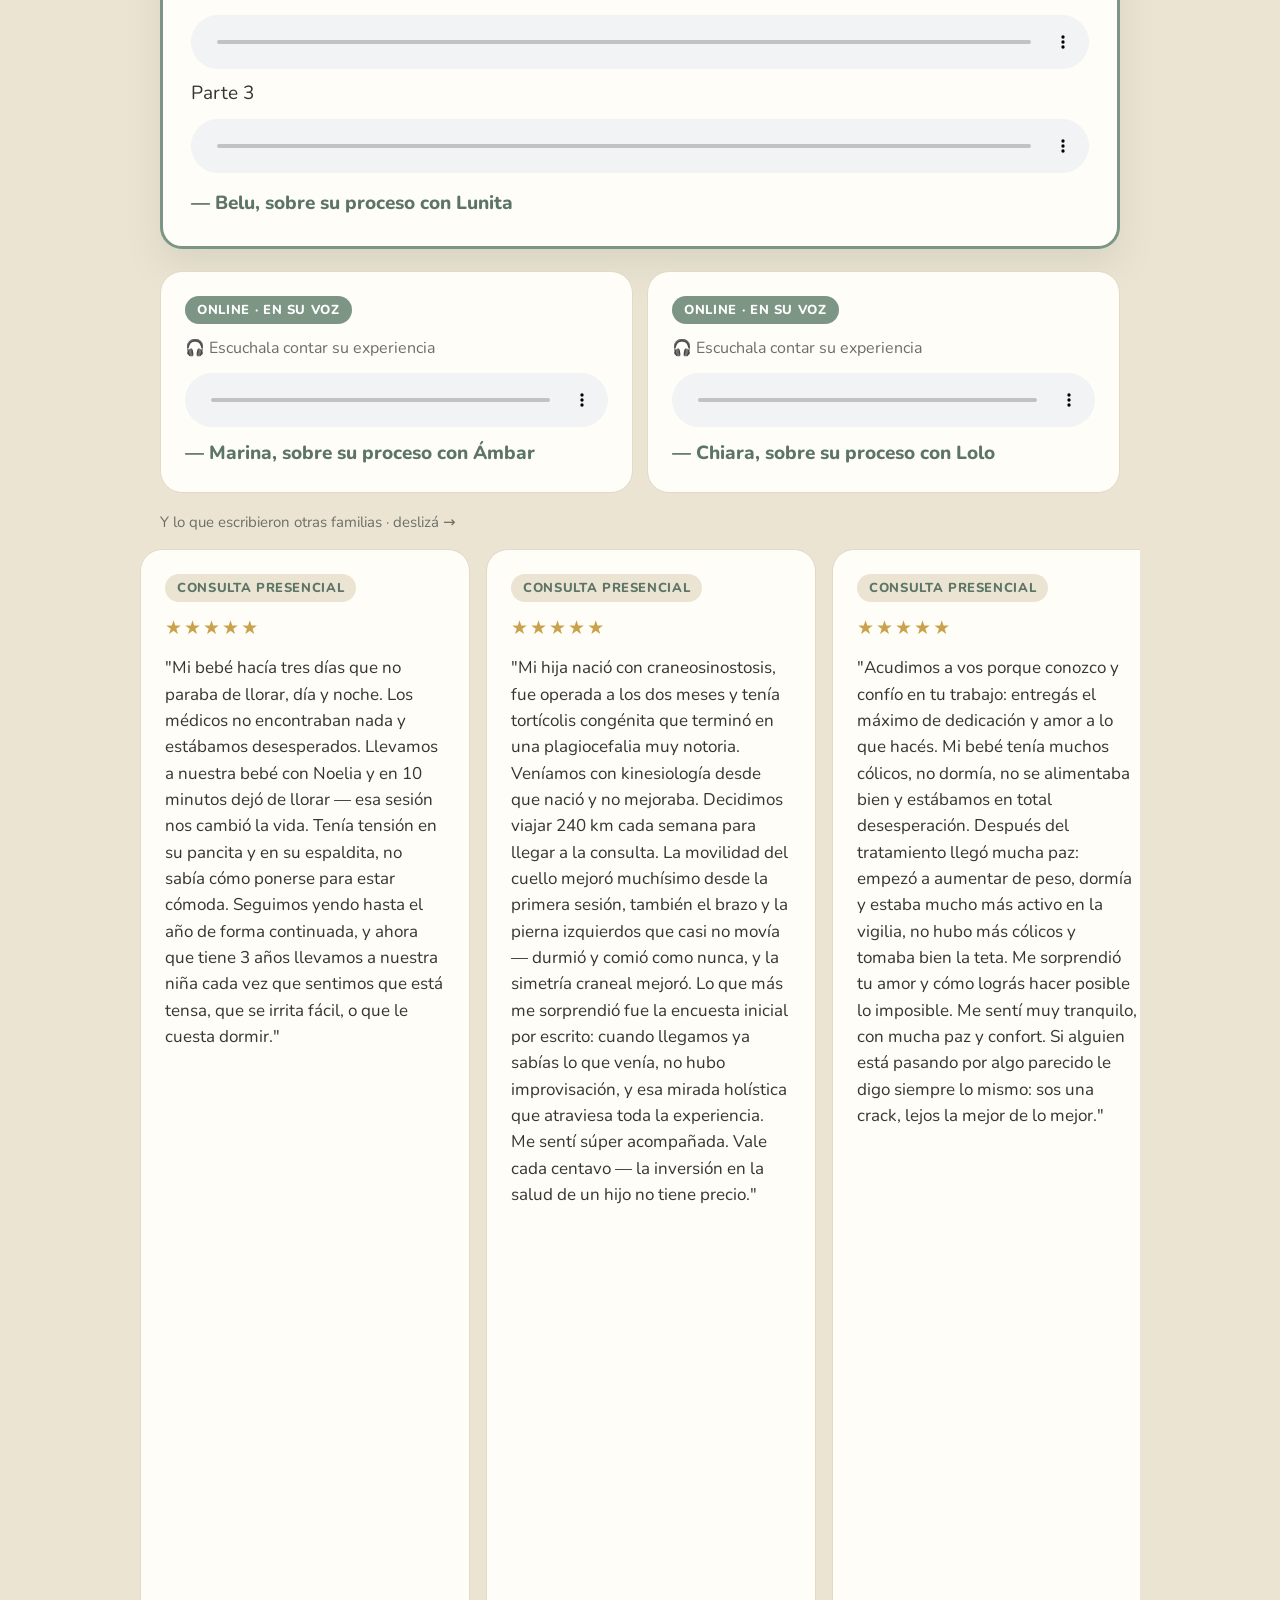
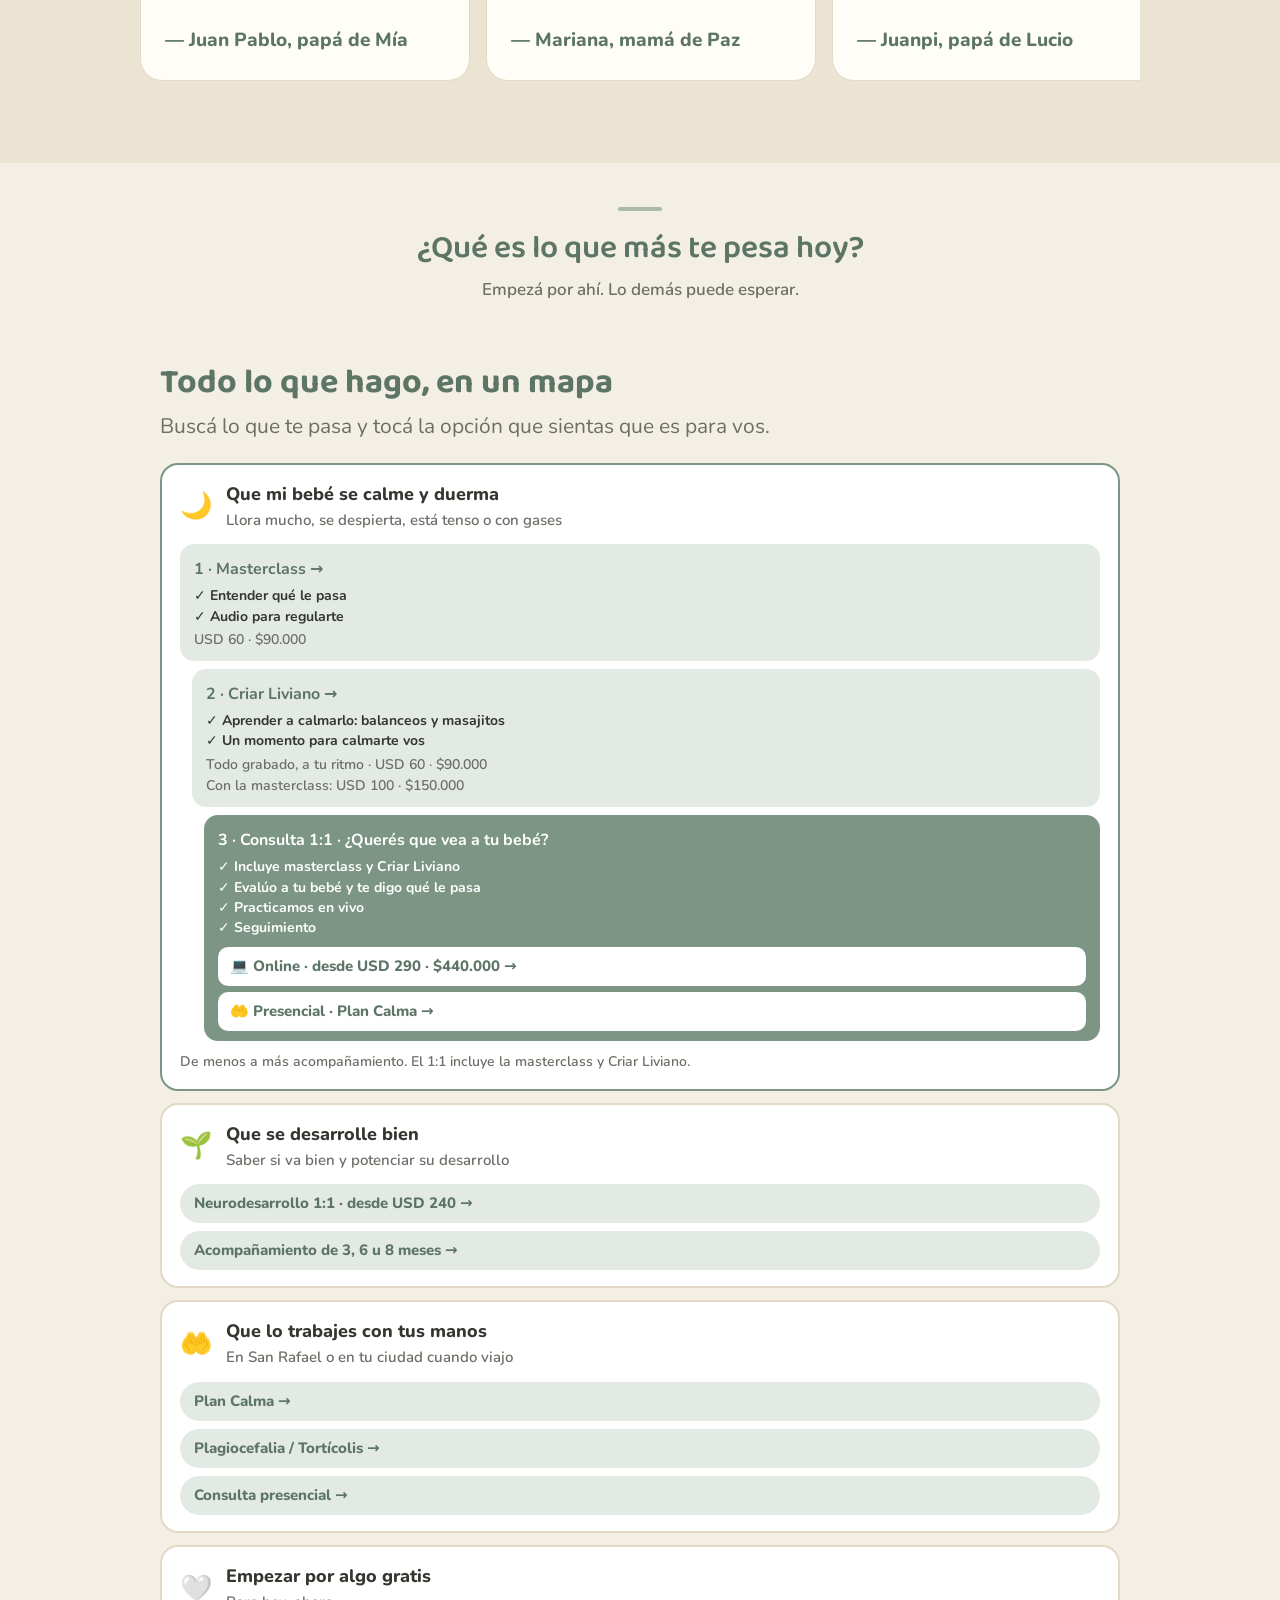
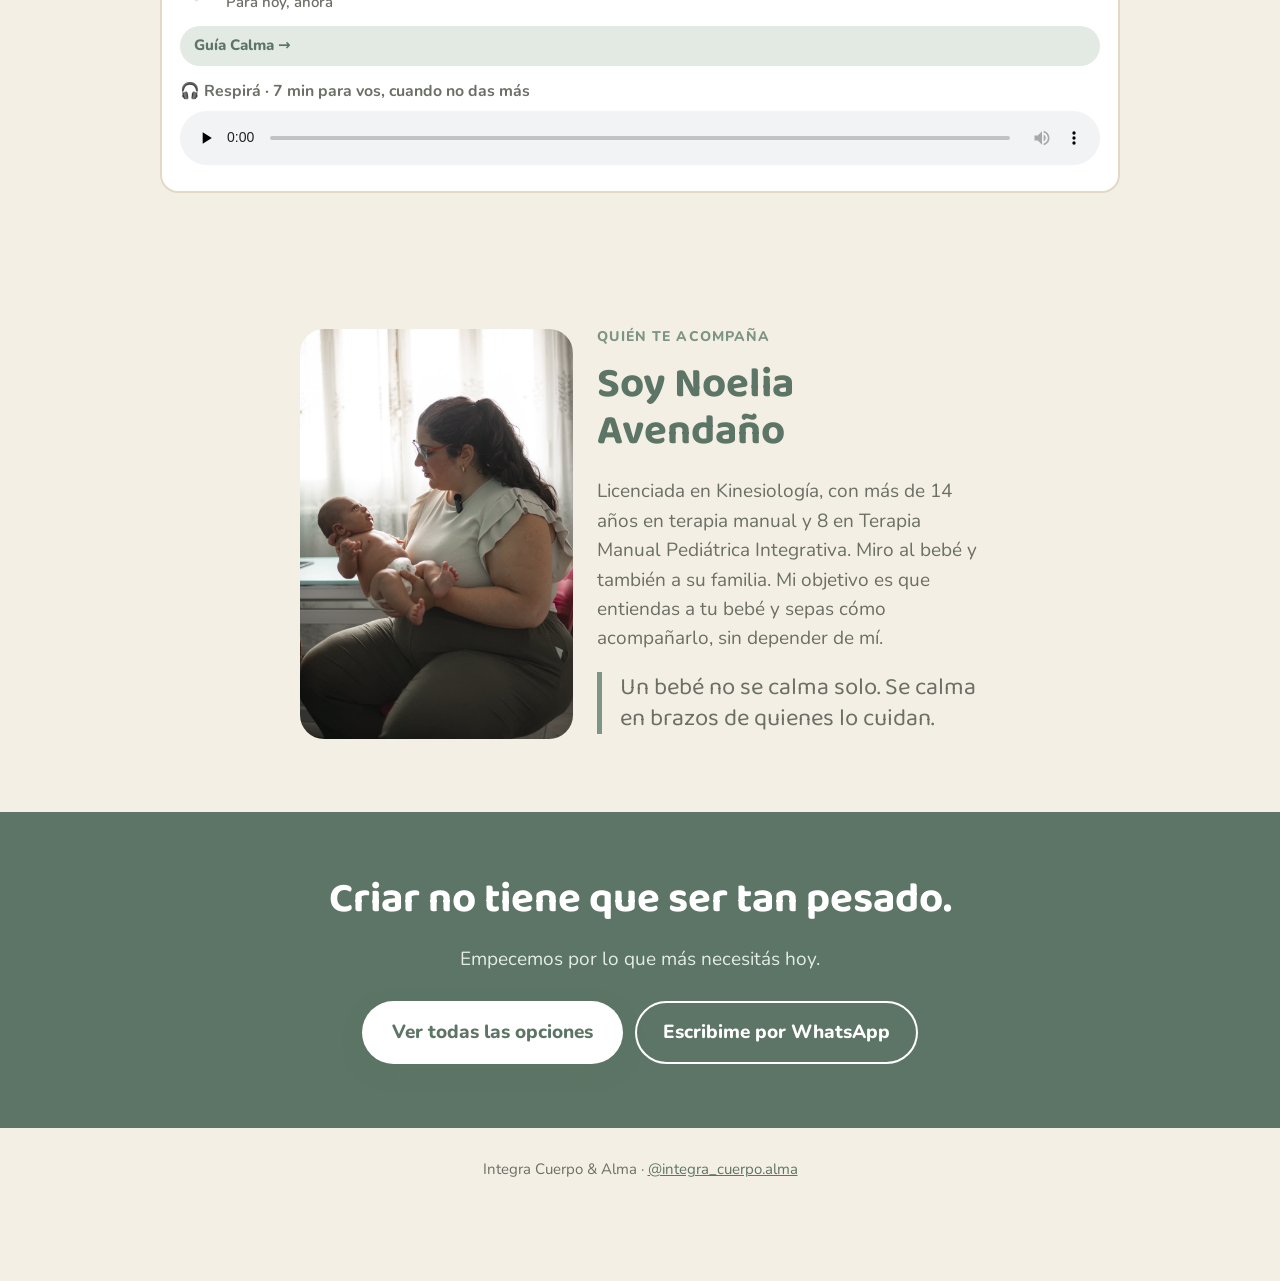
==== commit b0274b67: "Criar Liviano grabado (USD 60) + combo con masterclass (USD 100); se saca Presencia Co-Authored-By: " ====
--- a/integra-web/index.html
+++ b/integra-web/index.html
@@ -351,13 +351,13 @@
       <div class="mrow hl">
         <div class="mhead"><span class="e">🌙</span><span>Que mi bebé se calme y duerma<small>Llora mucho, se despierta, está tenso o con gases</small></span></div>
         <div class="ladder-mini">
-          <a href="masterclass/"><b>1 · Masterclass →</b><span class="ticks"><span>✓ Entender qué le pasa</span><span>✓ Audio para regularte</span></span><small>USD 50 · $75.000</small></a>
-          <a href="presencia/"><b>2 · Presencia →</b><span class="ticks"><span>✓ Entender qué le pasa</span><span>✓ Aprender a calmarlo: balanceos, masajitos, contacto</span><span>✓ Aprender a calmarte vos</span></span><small>Todo grabado, a tu ritmo · USD 110 · $170.000</small></a>
-          <div class="l3"><b>3 · Consulta 1:1 · ¿Querés que vea a tu bebé?</b><span class="ticks"><span>✓ Todo lo de Presencia</span><span>✓ Evalúo a tu bebé y te digo qué le pasa</span><span>✓ Practicamos en vivo</span><span>✓ Seguimiento</span></span>
+          <a href="masterclass/"><b>1 · Masterclass →</b><span class="ticks"><span>✓ Entender qué le pasa</span><span>✓ Audio para regularte</span></span><small>USD 60 · $90.000</small></a>
+          <a href="criar-liviano/"><b>2 · Criar Liviano →</b><span class="ticks"><span>✓ Aprender a calmarlo: balanceos y masajitos</span><span>✓ Un momento para calmarte vos</span></span><small>Todo grabado, a tu ritmo · USD 60 · $90.000<br>Con la masterclass: USD 100 · $150.000</small></a>
+          <div class="l3"><b>3 · Consulta 1:1 · ¿Querés que vea a tu bebé?</b><span class="ticks"><span>✓ Incluye masterclass y Criar Liviano</span><span>✓ Evalúo a tu bebé y te digo qué le pasa</span><span>✓ Practicamos en vivo</span><span>✓ Seguimiento</span></span>
             <span class="l3links"><a href="calma/">💻 Online · desde USD 290 · $440.000 →</a><a href="plan-calma/">🤲 Presencial · Plan Calma →</a></span>
           </div>
         </div>
-        <p class="mnote">De menos a más acompañamiento. Cada opción incluye la anterior.</p>
+        <p class="mnote">De menos a más acompañamiento. El 1:1 incluye la masterclass y Criar Liviano.</p>
       </div>
       <div class="mrow">
         <div class="mhead"><span class="e">🌱</span><span>Que se desarrolle bien<small>Saber si va bien y potenciar su desarrollo</small></span></div>
@@ -366,10 +366,6 @@
       <div class="mrow">
         <div class="mhead"><span class="e">🤲</span><span>Que lo trabajes con tus manos<small>En San Rafael o en tu ciudad cuando viajo</small></span></div>
         <div class="chips2"><a href="plan-calma/">Plan Calma →</a><a href="plan-plagiocefalia/">Plagiocefalia / Tortícolis →</a><a href="presencial/">Consulta presencial →</a></div>
-      </div>
-      <div class="mrow">
-        <div class="mhead"><span class="e">🌿</span><span>Compartirlo con otras familias<small>Encuentros en vivo todos los meses</small></span></div>
-        <div class="chips2"><a href="criar-liviano/">Criar Liviano · USD 38 · $58.000 por mes →</a></div>
       </div>
       <div class="mrow">
         <div class="mhead"><span class="e">🤍</span><span>Empezar por algo gratis<small>Para hoy, ahora</small></span></div>
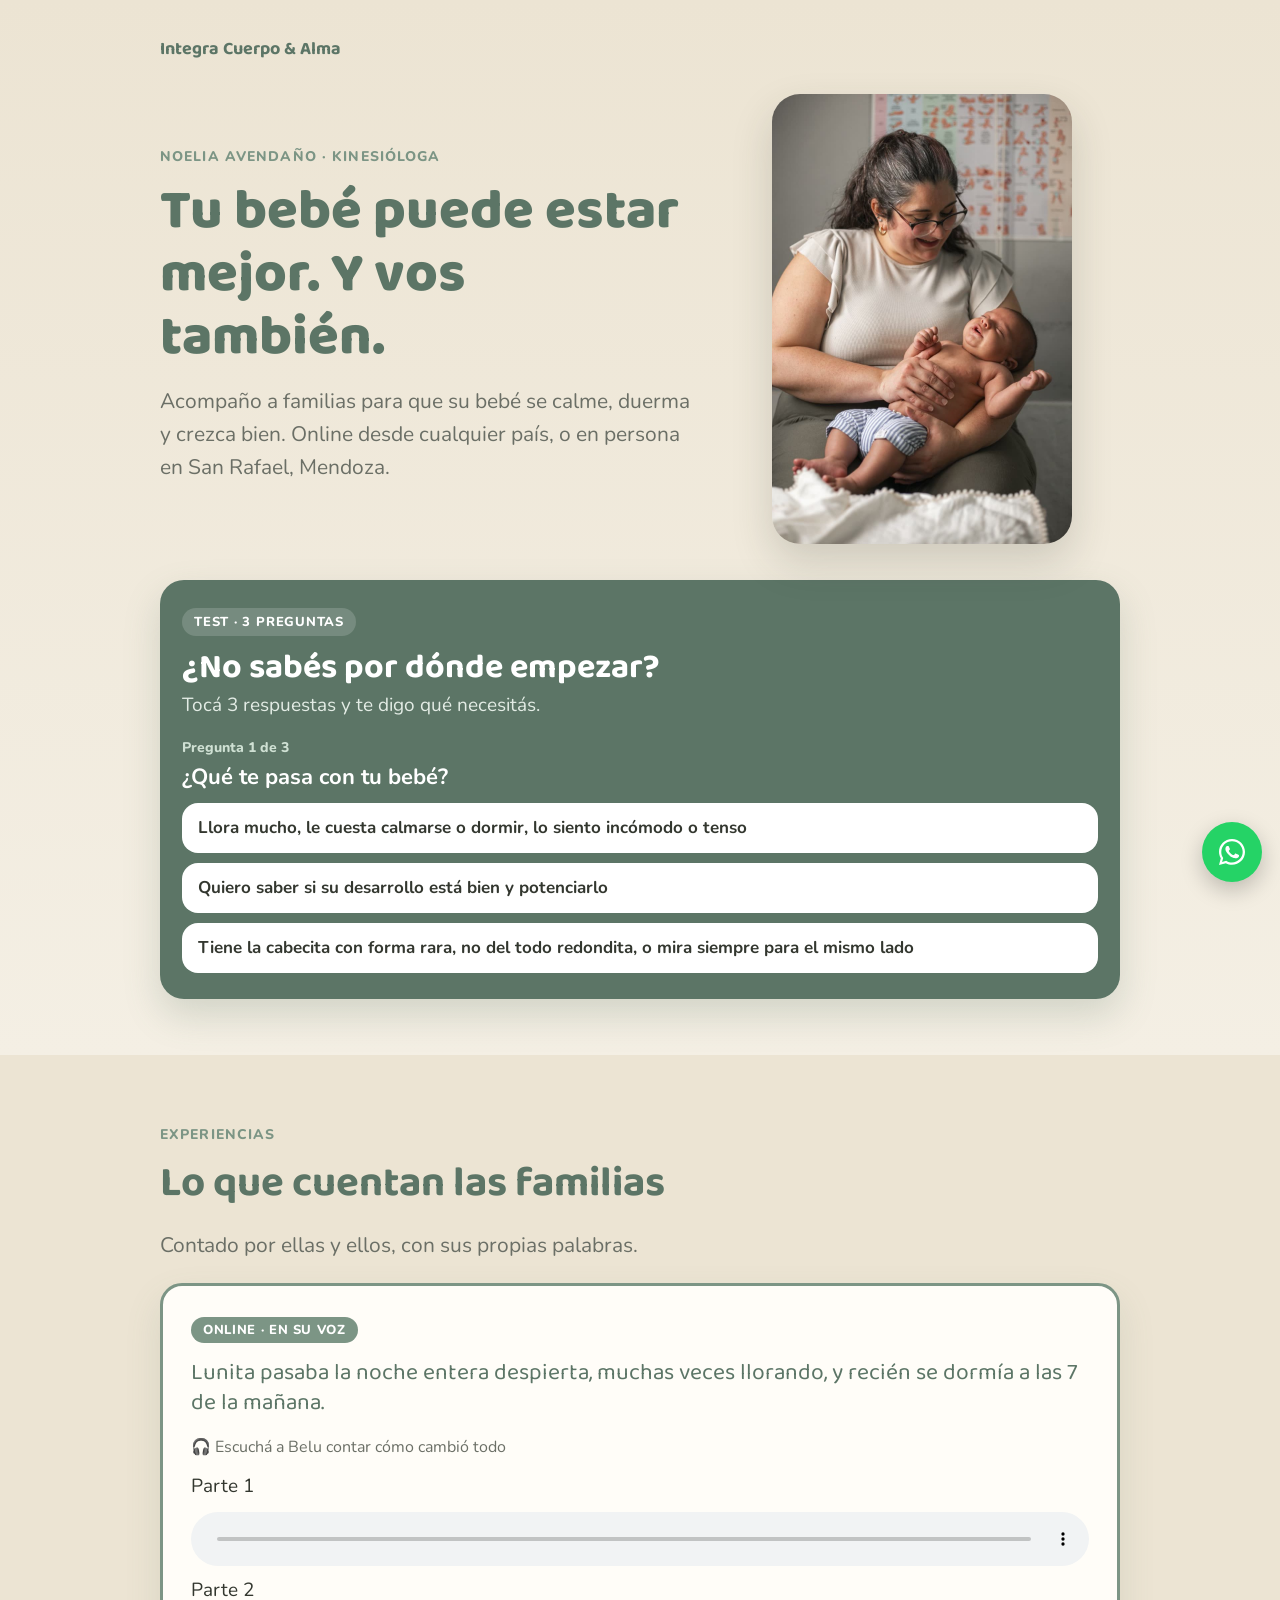
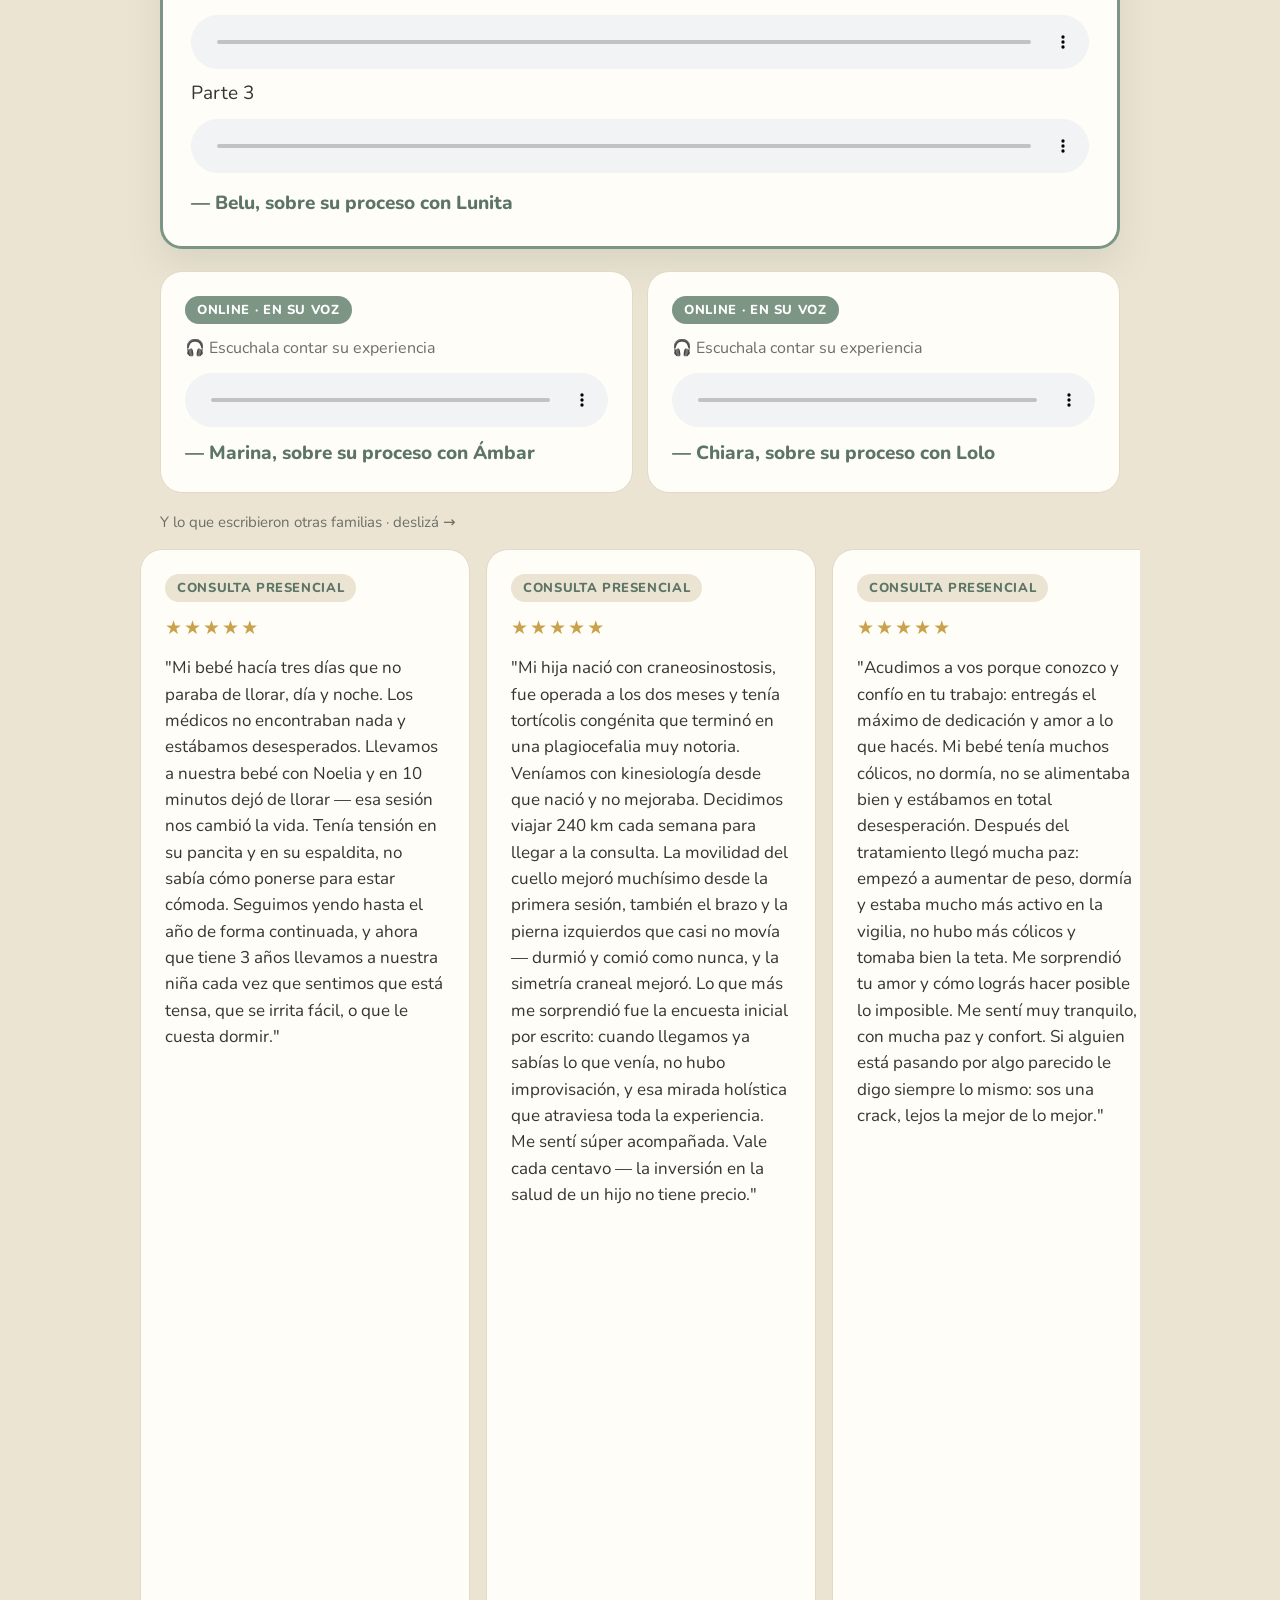
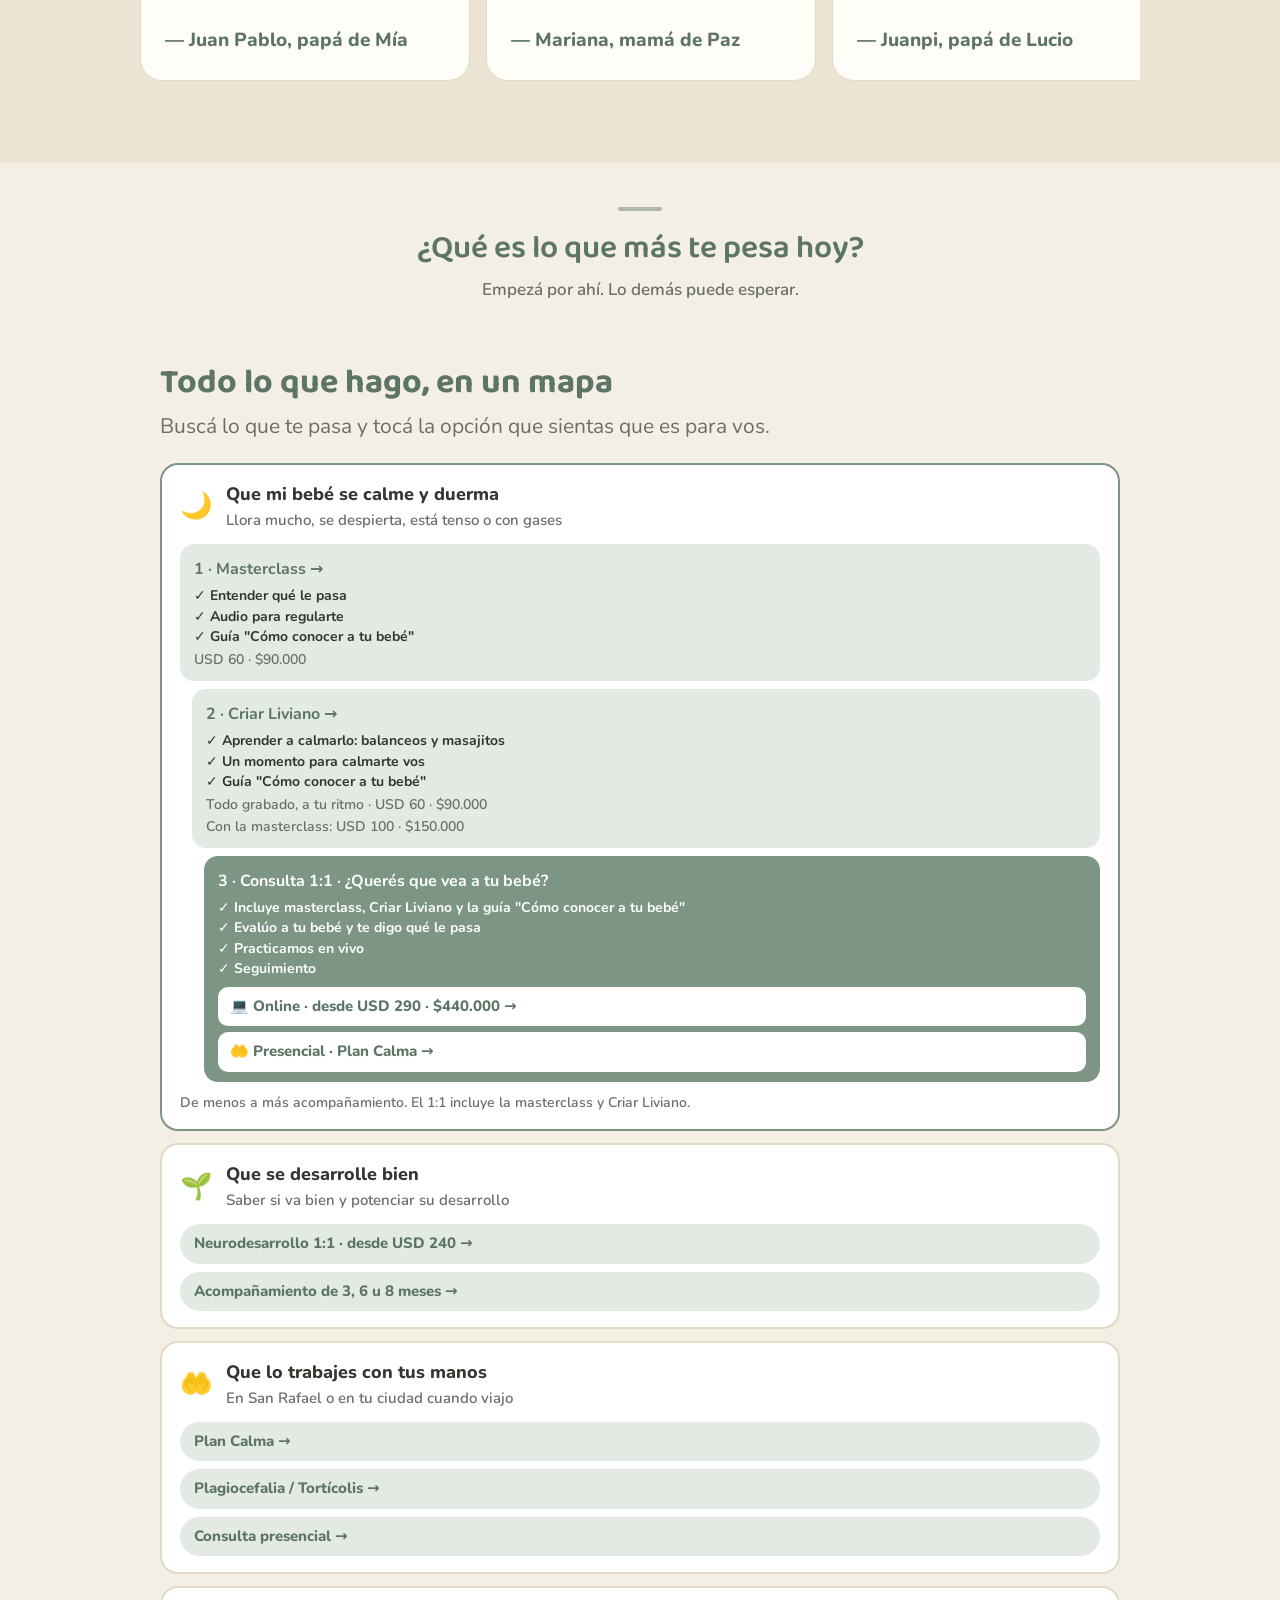
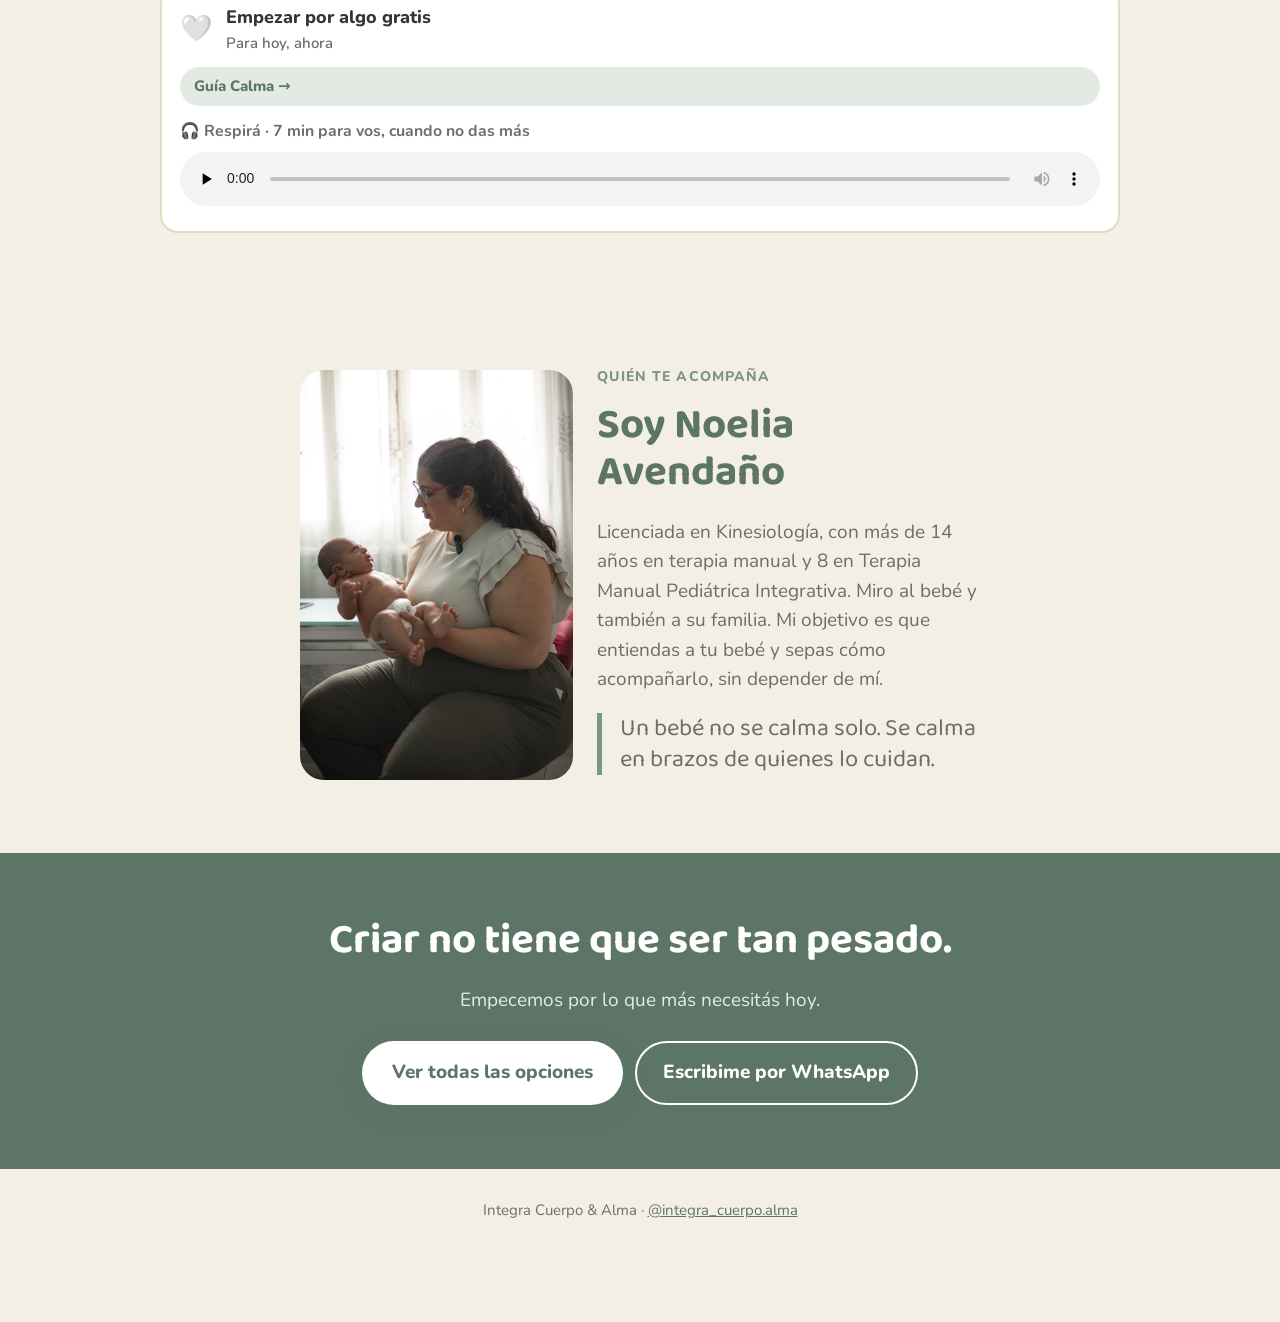
==== commit 67f38ec1: "Guía Cómo conocer a tu bebé en los tres formatos Co-Authored-By: Claude Opus 5.5 <noreply@anthropic." ====
--- a/integra-web/index.html
+++ b/integra-web/index.html
@@ -351,9 +351,9 @@
       <div class="mrow hl">
         <div class="mhead"><span class="e">🌙</span><span>Que mi bebé se calme y duerma<small>Llora mucho, se despierta, está tenso o con gases</small></span></div>
         <div class="ladder-mini">
-          <a href="masterclass/"><b>1 · Masterclass →</b><span class="ticks"><span>✓ Entender qué le pasa</span><span>✓ Audio para regularte</span></span><small>USD 60 · $90.000</small></a>
-          <a href="criar-liviano/"><b>2 · Criar Liviano →</b><span class="ticks"><span>✓ Aprender a calmarlo: balanceos y masajitos</span><span>✓ Un momento para calmarte vos</span></span><small>Todo grabado, a tu ritmo · USD 60 · $90.000<br>Con la masterclass: USD 100 · $150.000</small></a>
-          <div class="l3"><b>3 · Consulta 1:1 · ¿Querés que vea a tu bebé?</b><span class="ticks"><span>✓ Incluye masterclass y Criar Liviano</span><span>✓ Evalúo a tu bebé y te digo qué le pasa</span><span>✓ Practicamos en vivo</span><span>✓ Seguimiento</span></span>
+          <a href="masterclass/"><b>1 · Masterclass →</b><span class="ticks"><span>✓ Entender qué le pasa</span><span>✓ Audio para regularte</span><span>✓ Guía "Cómo conocer a tu bebé"</span></span><small>USD 60 · $90.000</small></a>
+          <a href="criar-liviano/"><b>2 · Criar Liviano →</b><span class="ticks"><span>✓ Aprender a calmarlo: balanceos y masajitos</span><span>✓ Un momento para calmarte vos</span><span>✓ Guía "Cómo conocer a tu bebé"</span></span><small>Todo grabado, a tu ritmo · USD 60 · $90.000<br>Con la masterclass: USD 100 · $150.000</small></a>
+          <div class="l3"><b>3 · Consulta 1:1 · ¿Querés que vea a tu bebé?</b><span class="ticks"><span>✓ Incluye masterclass, Criar Liviano y la guía "Cómo conocer a tu bebé"</span><span>✓ Evalúo a tu bebé y te digo qué le pasa</span><span>✓ Practicamos en vivo</span><span>✓ Seguimiento</span></span>
             <span class="l3links"><a href="calma/">💻 Online · desde USD 290 · $440.000 →</a><a href="plan-calma/">🤲 Presencial · Plan Calma →</a></span>
           </div>
         </div>
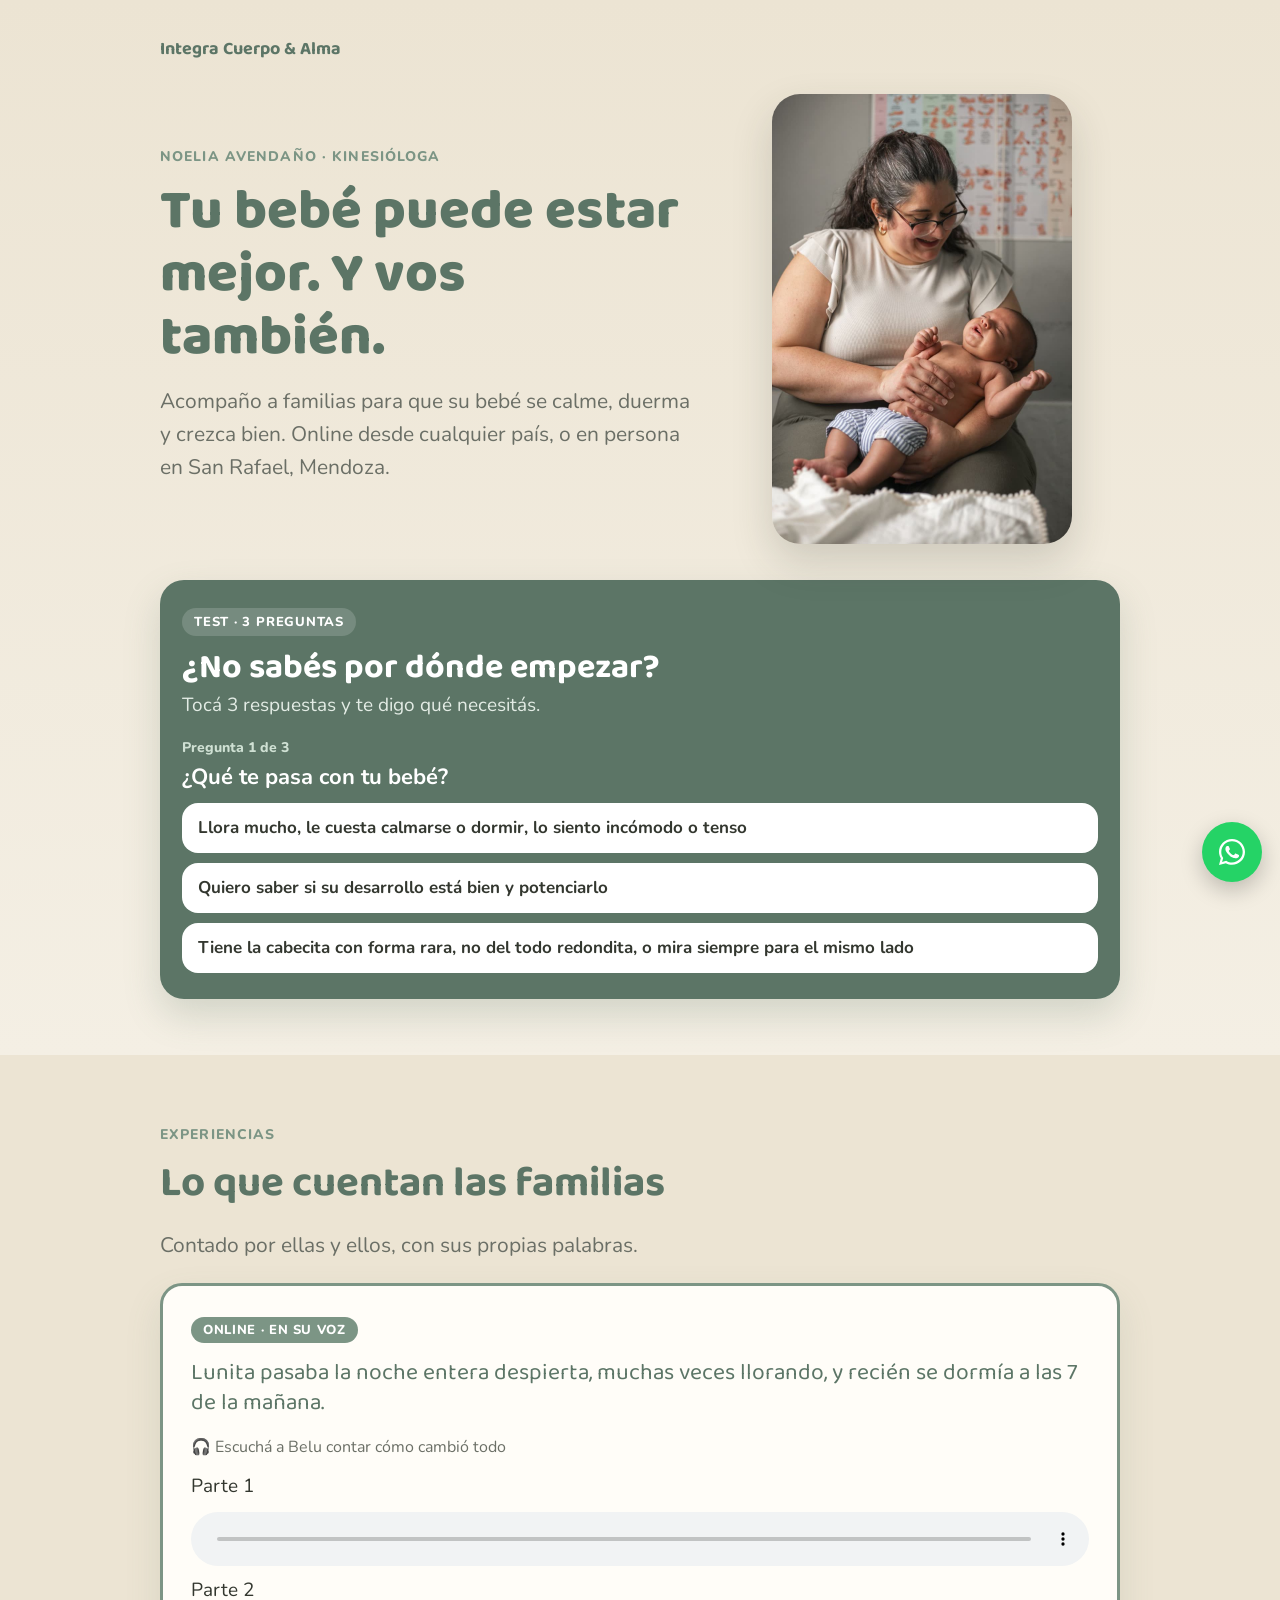
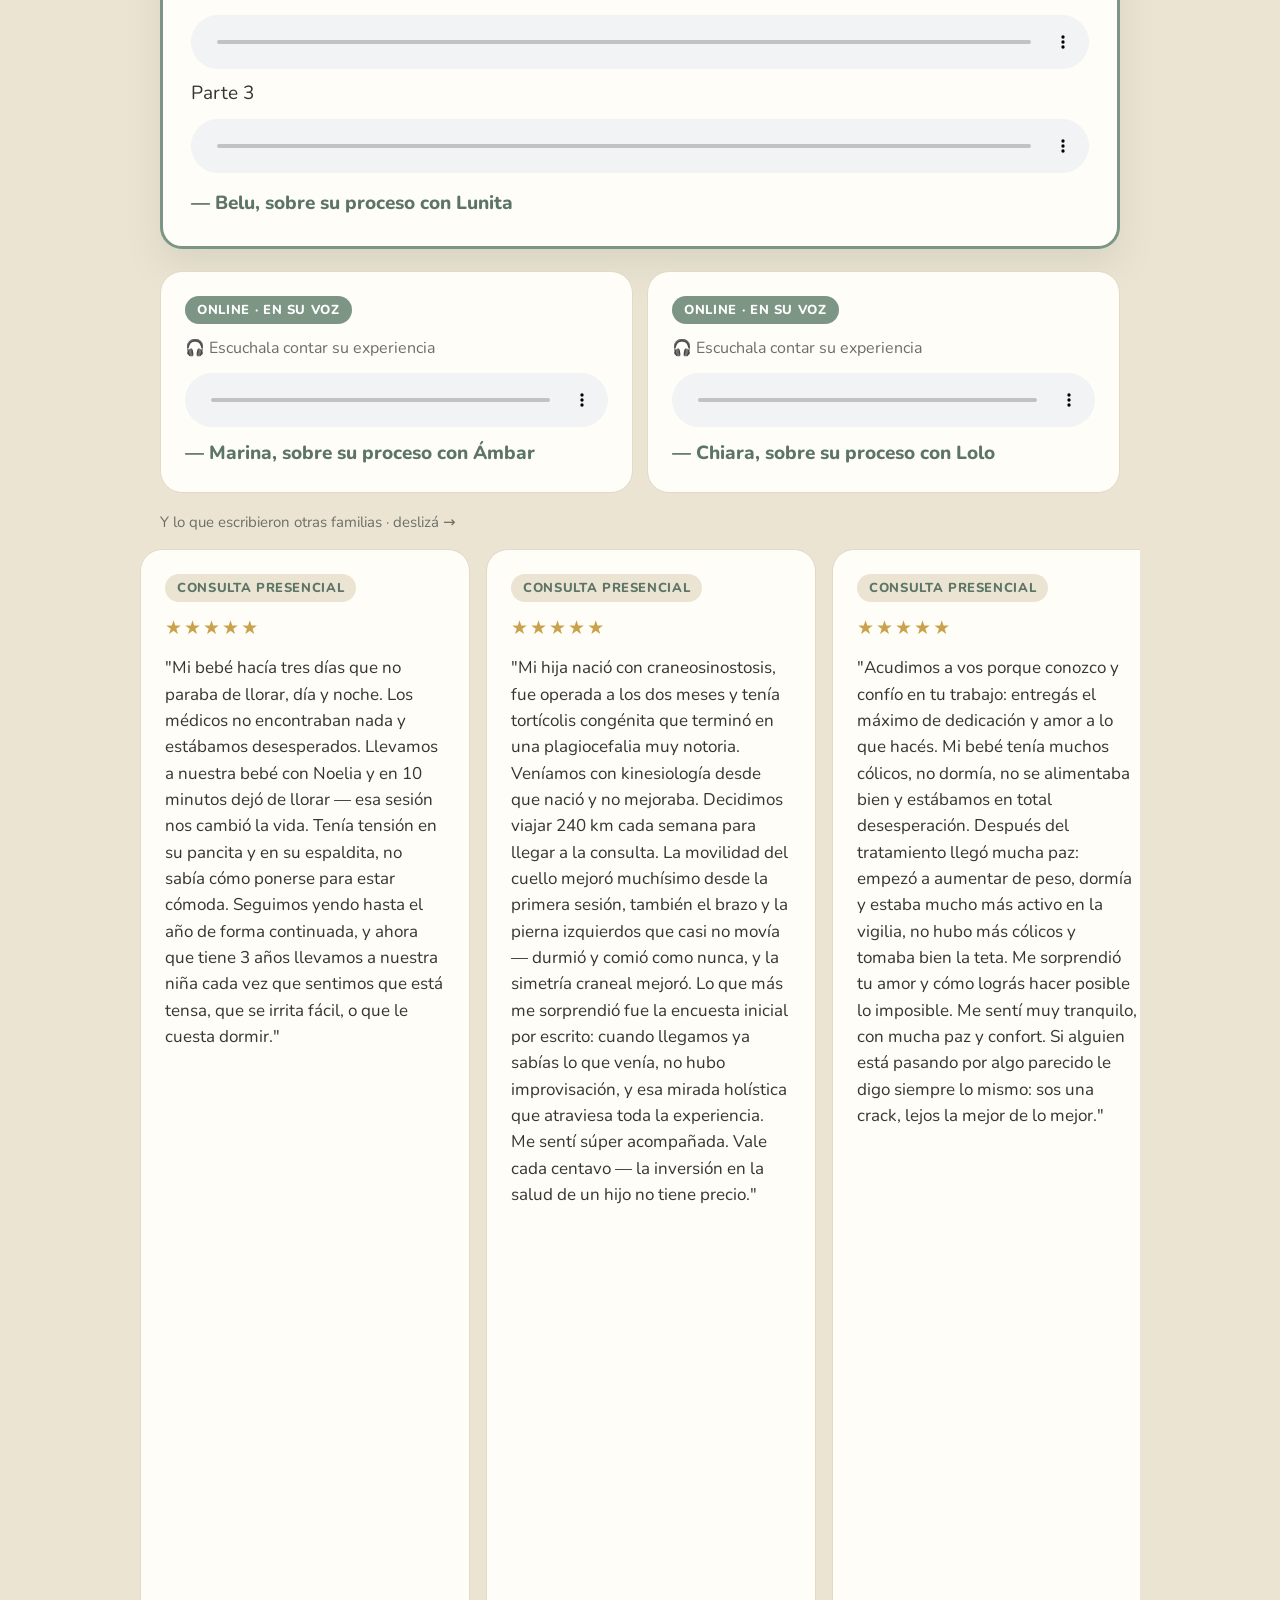
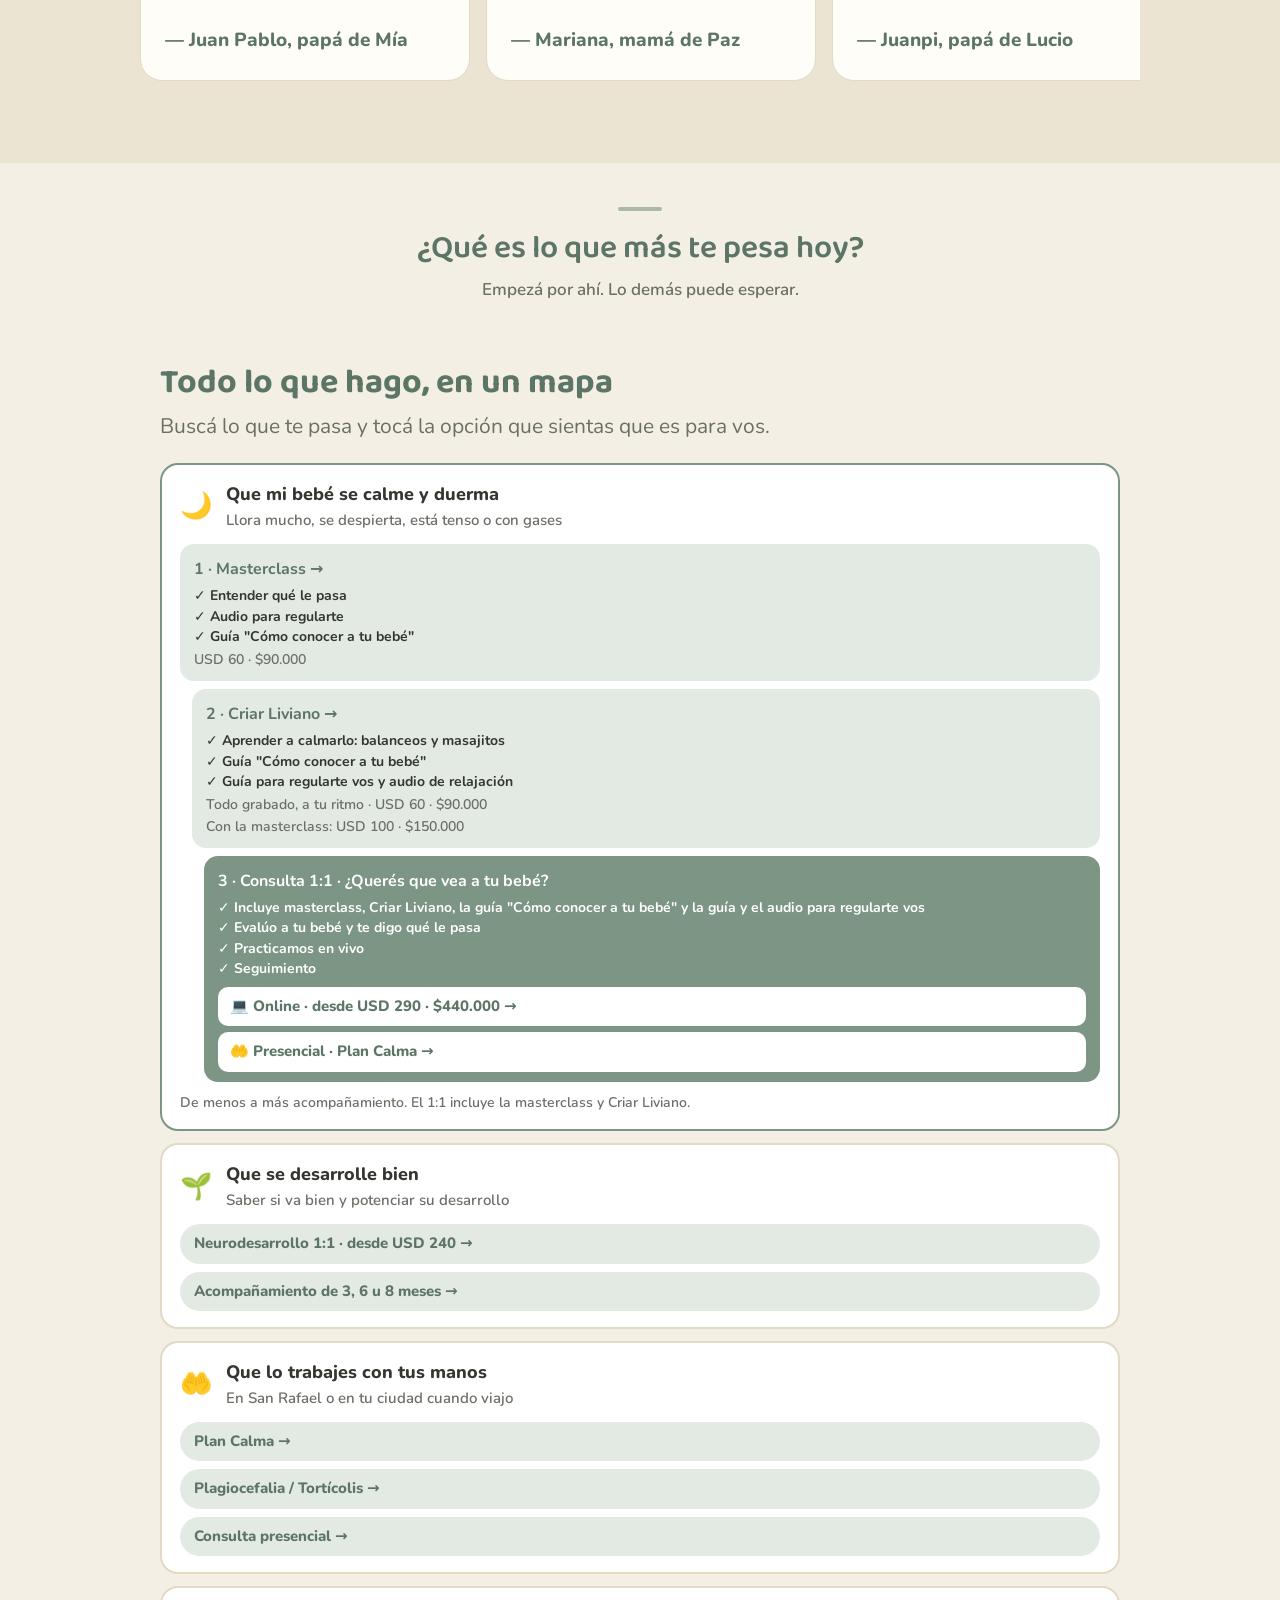
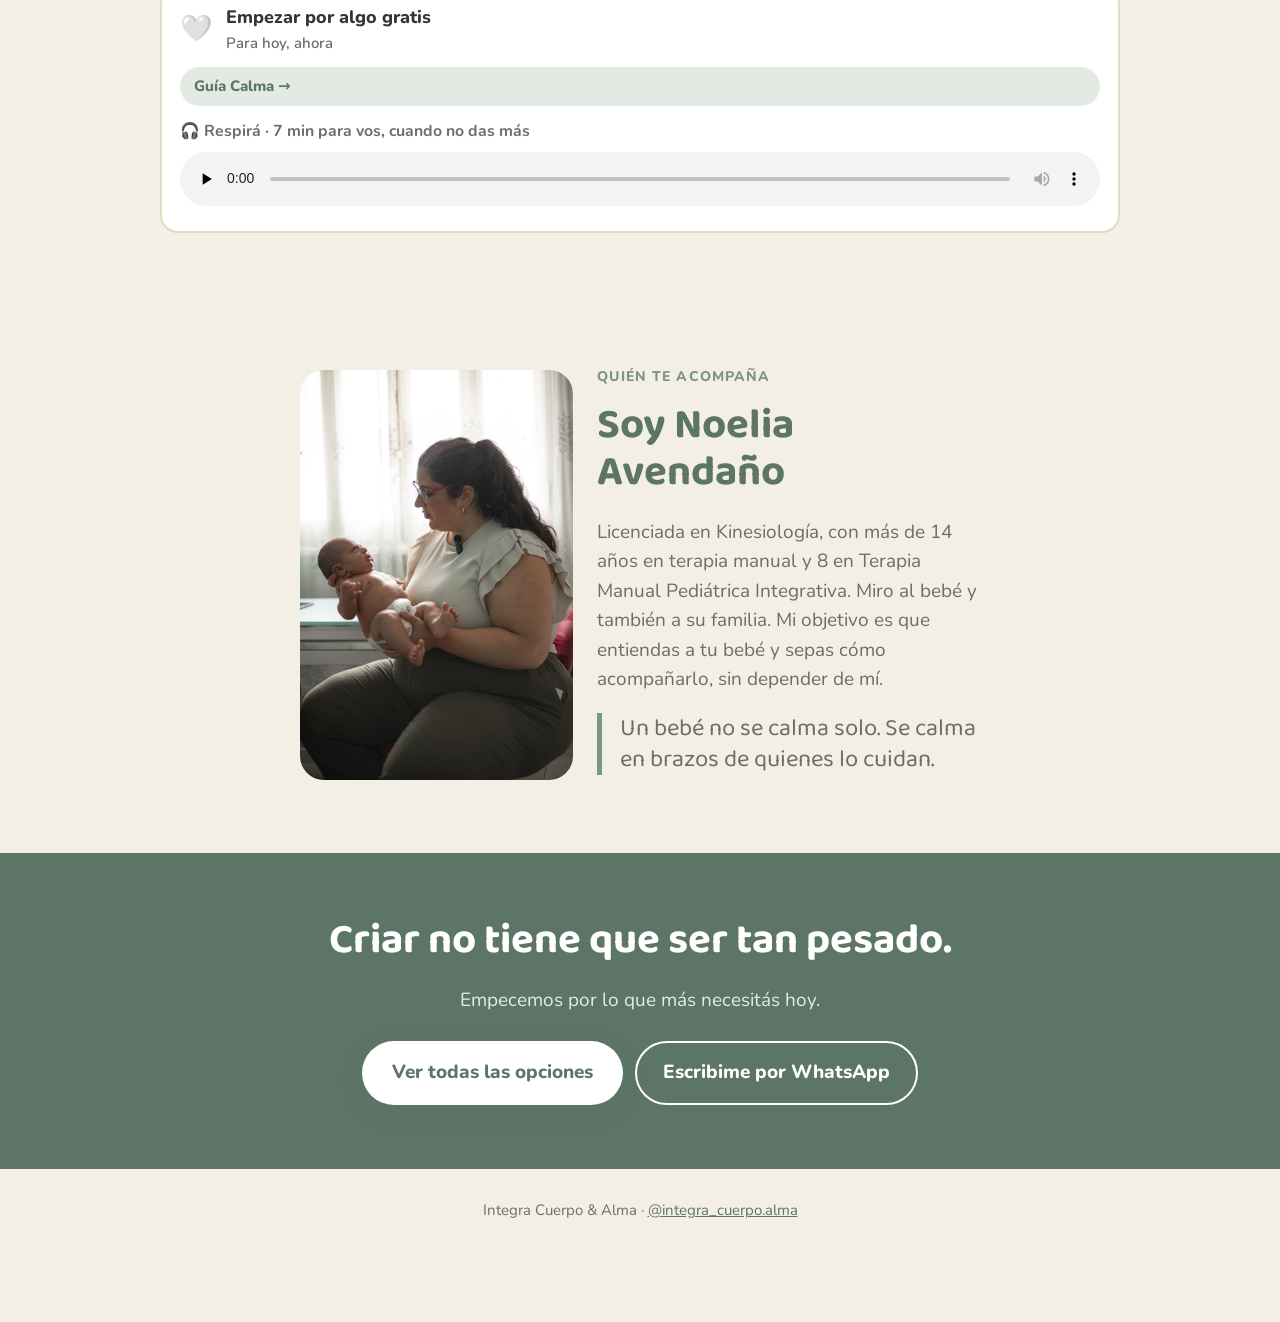
==== commit c7462120: "Guía para regularte vos y audio de relajación en Criar Liviano y 1:1 Co-Authored-By: Claude Opus 5.5" ====
--- a/integra-web/index.html
+++ b/integra-web/index.html
@@ -352,8 +352,8 @@
         <div class="mhead"><span class="e">🌙</span><span>Que mi bebé se calme y duerma<small>Llora mucho, se despierta, está tenso o con gases</small></span></div>
         <div class="ladder-mini">
           <a href="masterclass/"><b>1 · Masterclass →</b><span class="ticks"><span>✓ Entender qué le pasa</span><span>✓ Audio para regularte</span><span>✓ Guía "Cómo conocer a tu bebé"</span></span><small>USD 60 · $90.000</small></a>
-          <a href="criar-liviano/"><b>2 · Criar Liviano →</b><span class="ticks"><span>✓ Aprender a calmarlo: balanceos y masajitos</span><span>✓ Un momento para calmarte vos</span><span>✓ Guía "Cómo conocer a tu bebé"</span></span><small>Todo grabado, a tu ritmo · USD 60 · $90.000<br>Con la masterclass: USD 100 · $150.000</small></a>
-          <div class="l3"><b>3 · Consulta 1:1 · ¿Querés que vea a tu bebé?</b><span class="ticks"><span>✓ Incluye masterclass, Criar Liviano y la guía "Cómo conocer a tu bebé"</span><span>✓ Evalúo a tu bebé y te digo qué le pasa</span><span>✓ Practicamos en vivo</span><span>✓ Seguimiento</span></span>
+          <a href="criar-liviano/"><b>2 · Criar Liviano →</b><span class="ticks"><span>✓ Aprender a calmarlo: balanceos y masajitos</span><span>✓ Guía "Cómo conocer a tu bebé"</span><span>✓ Guía para regularte vos y audio de relajación</span></span><small>Todo grabado, a tu ritmo · USD 60 · $90.000<br>Con la masterclass: USD 100 · $150.000</small></a>
+          <div class="l3"><b>3 · Consulta 1:1 · ¿Querés que vea a tu bebé?</b><span class="ticks"><span>✓ Incluye masterclass, Criar Liviano, la guía "Cómo conocer a tu bebé" y la guía y el audio para regularte vos</span><span>✓ Evalúo a tu bebé y te digo qué le pasa</span><span>✓ Practicamos en vivo</span><span>✓ Seguimiento</span></span>
             <span class="l3links"><a href="calma/">💻 Online · desde USD 290 · $440.000 →</a><a href="plan-calma/">🤲 Presencial · Plan Calma →</a></span>
           </div>
         </div>
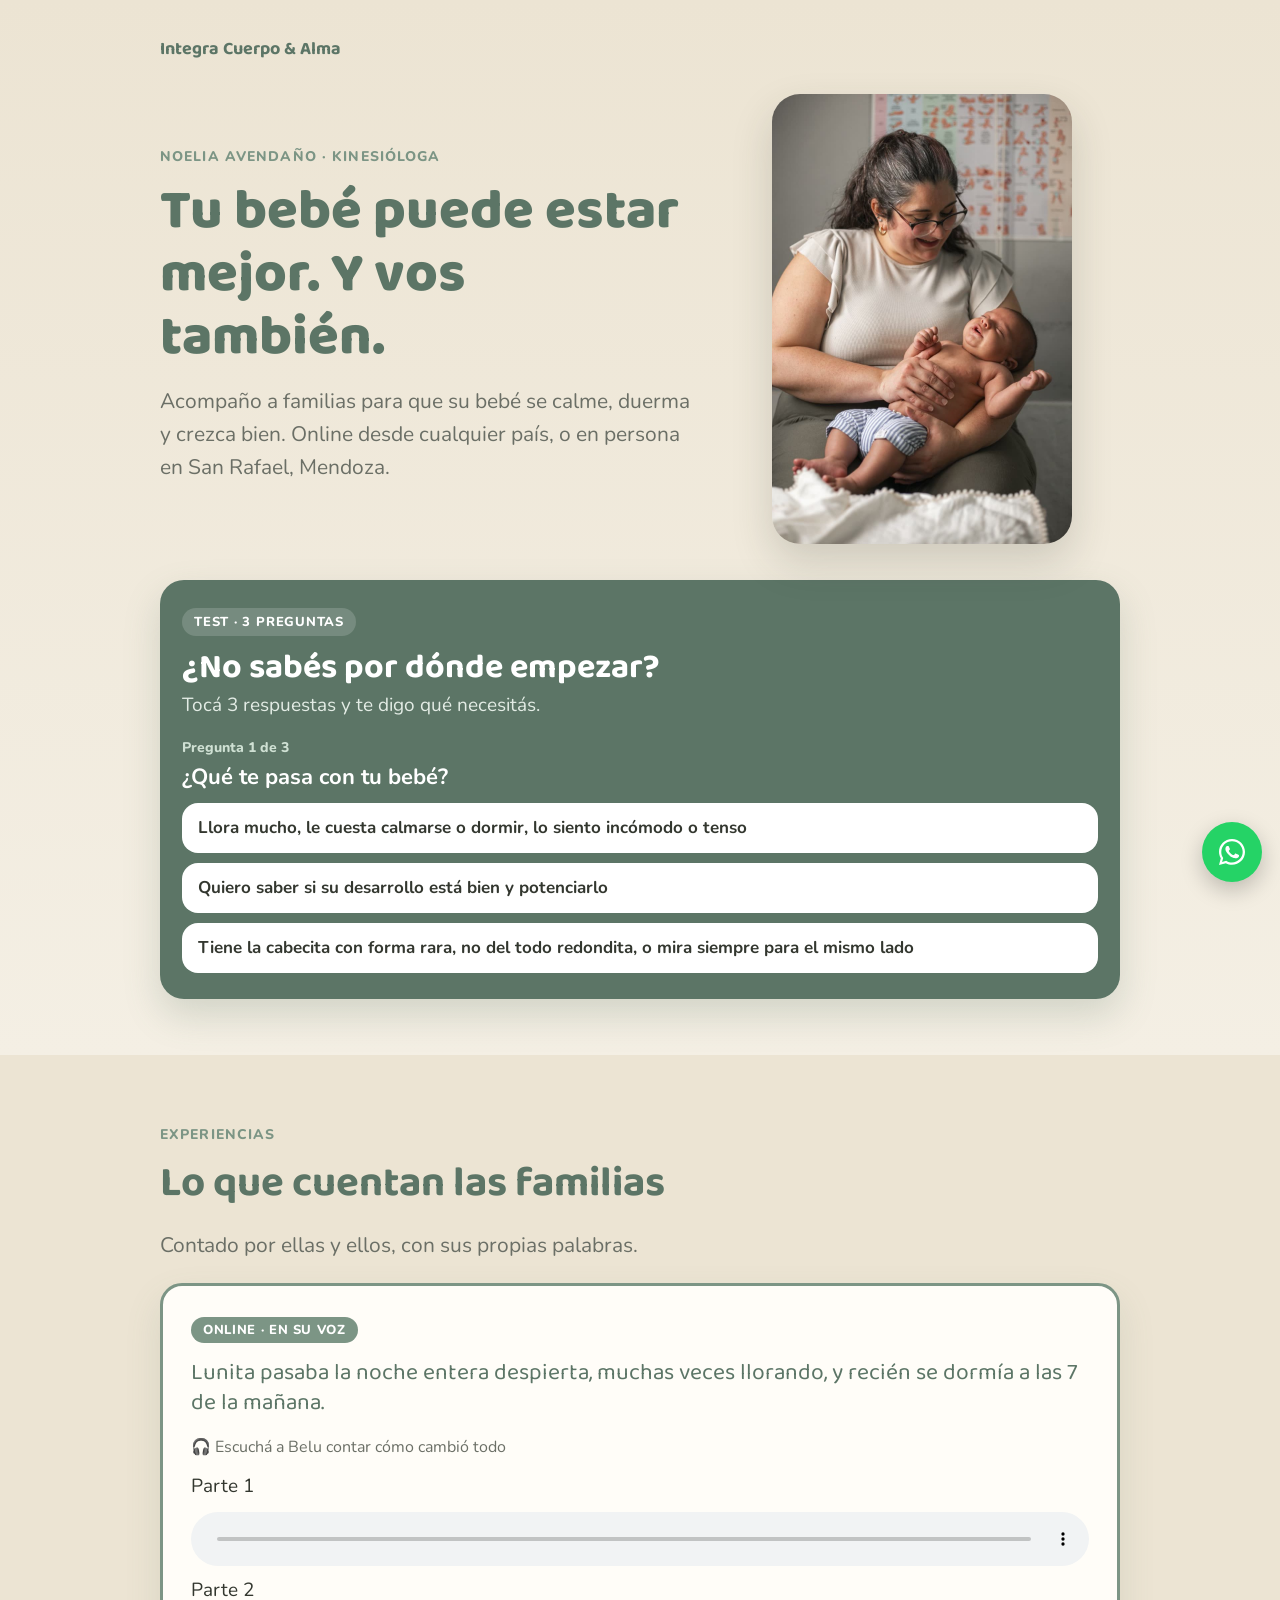
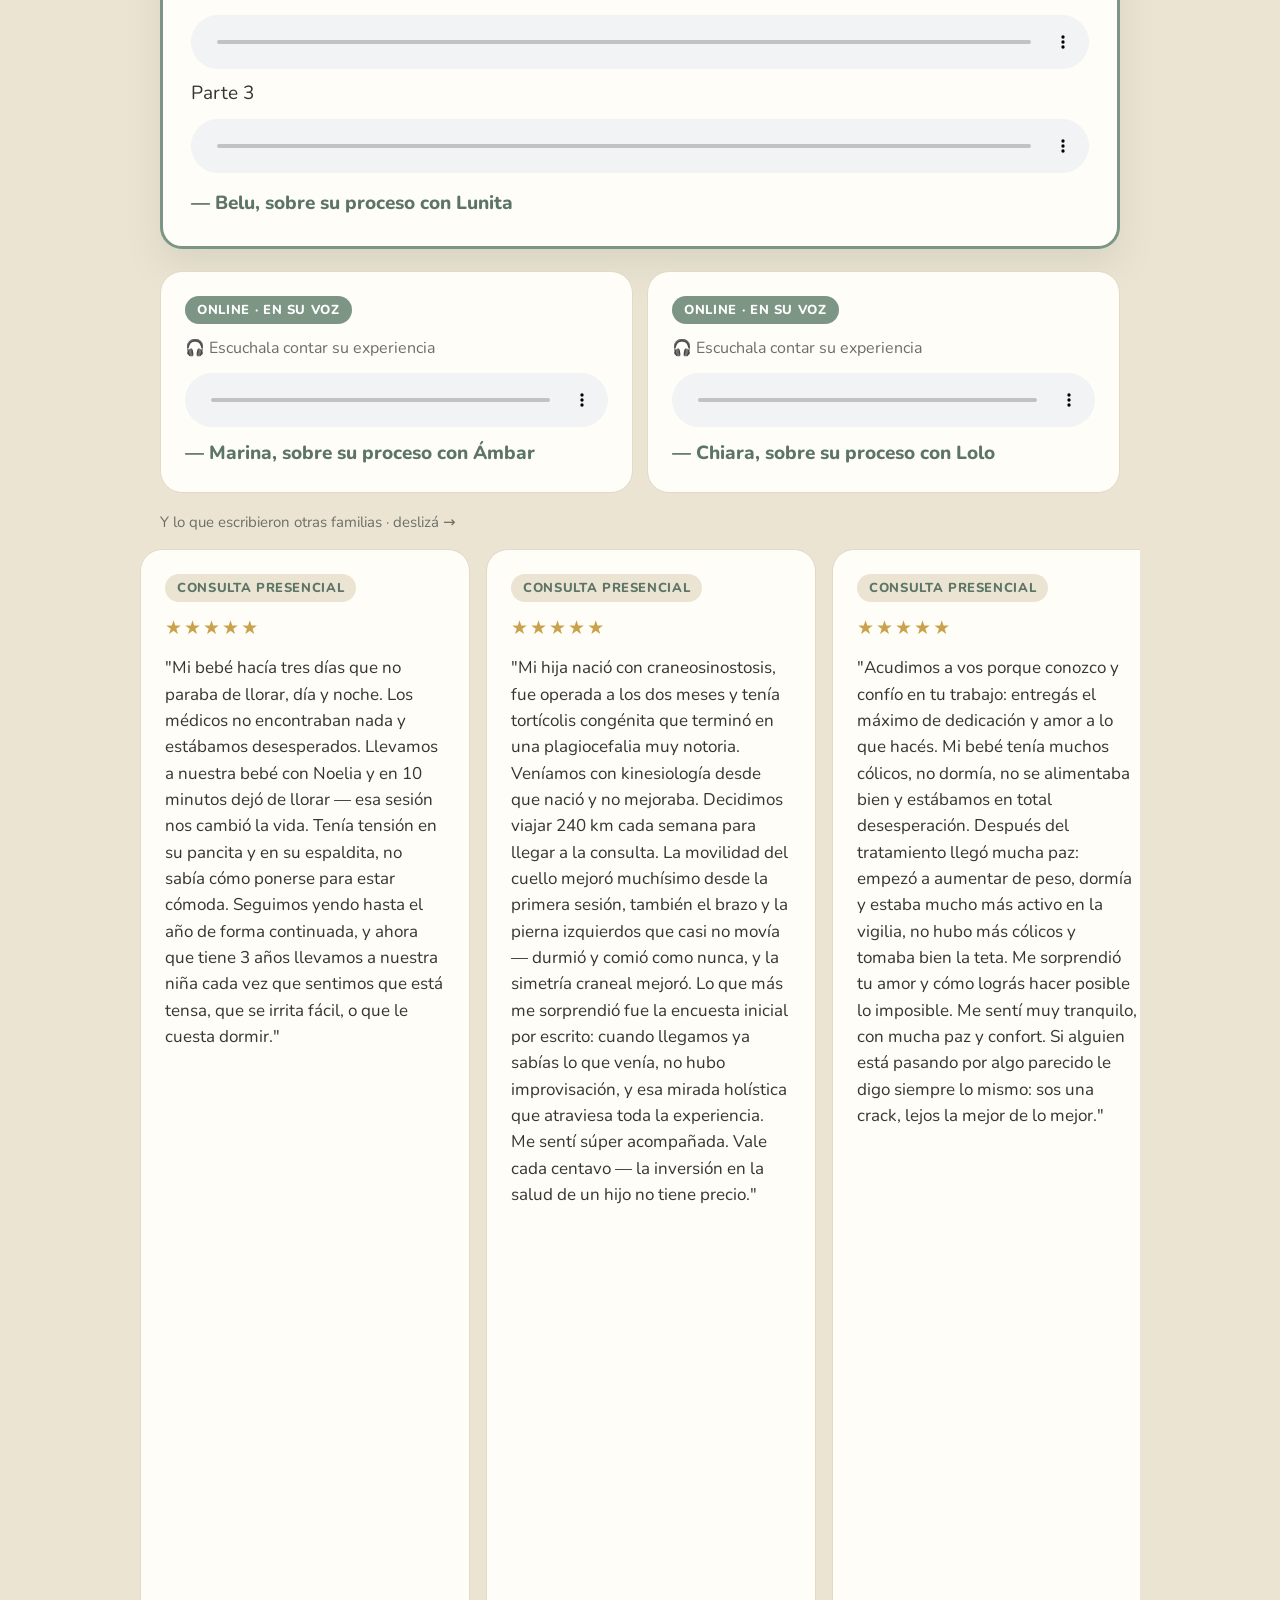
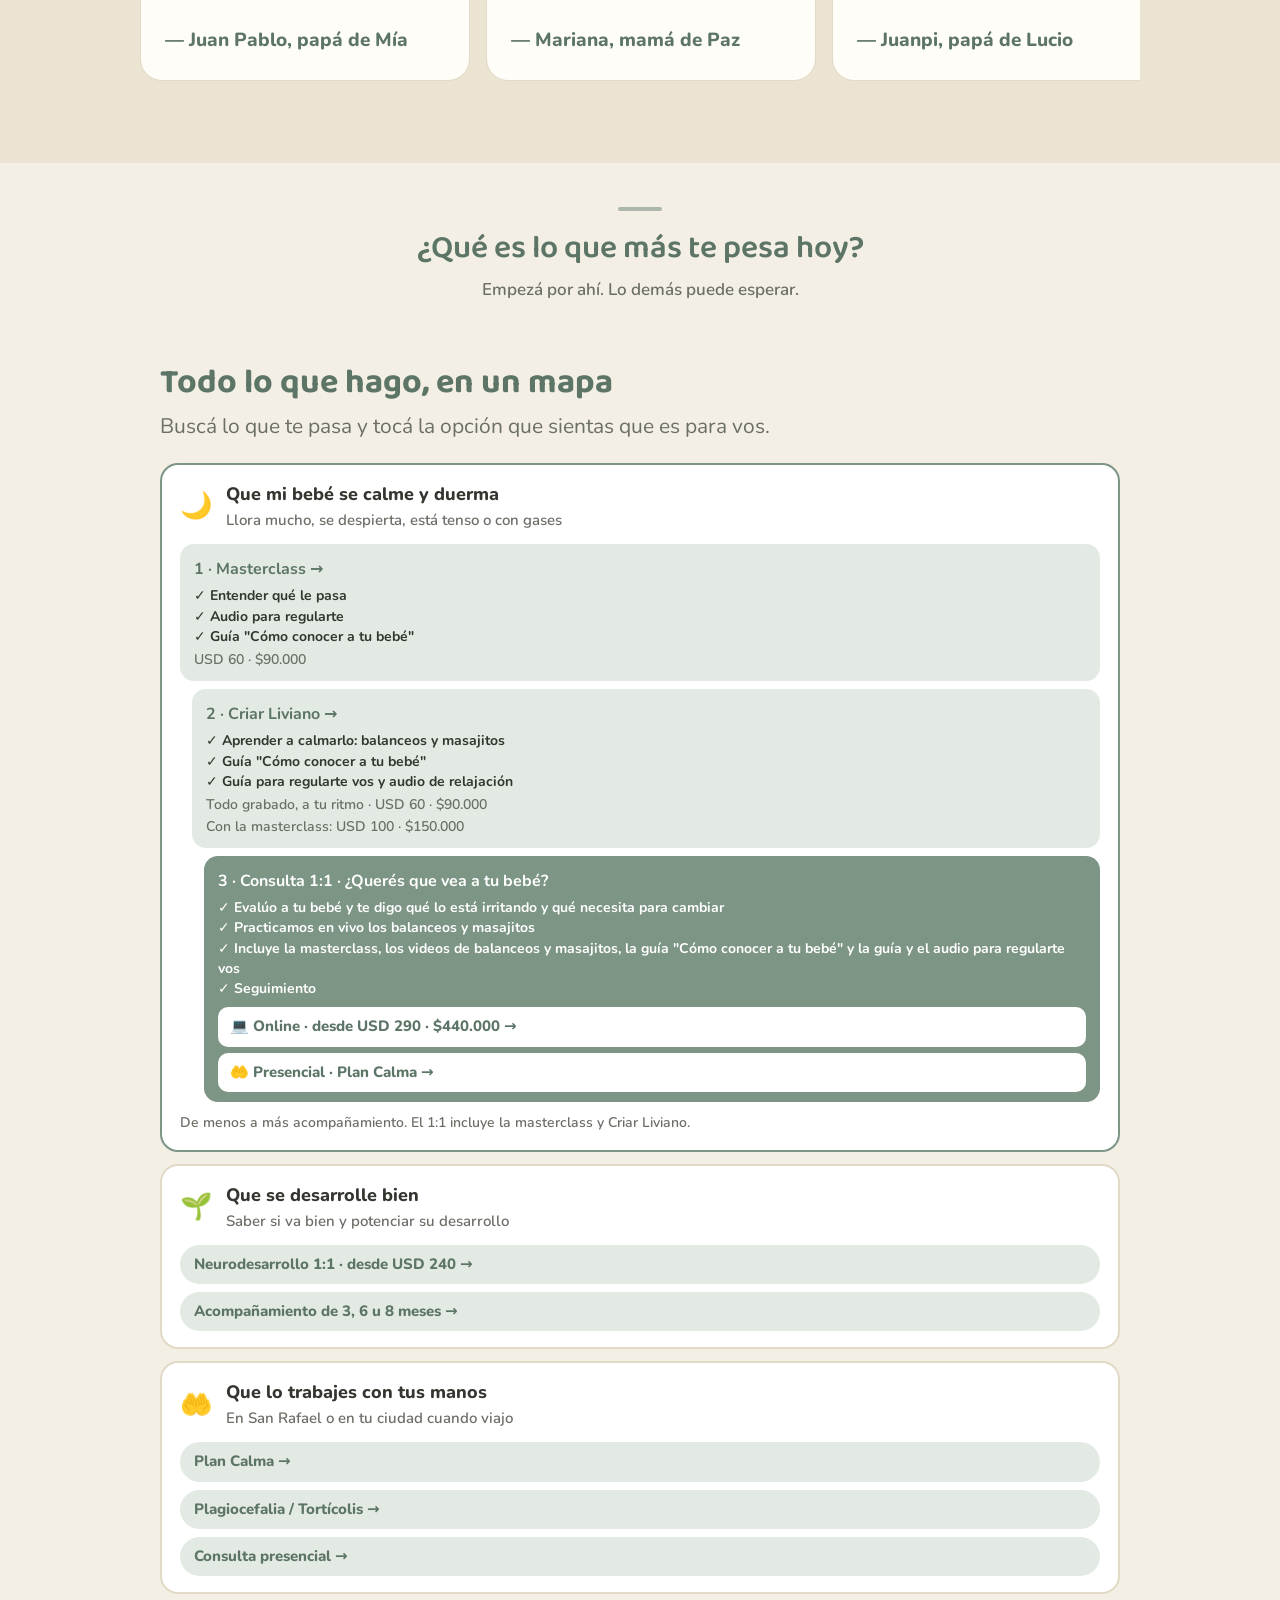
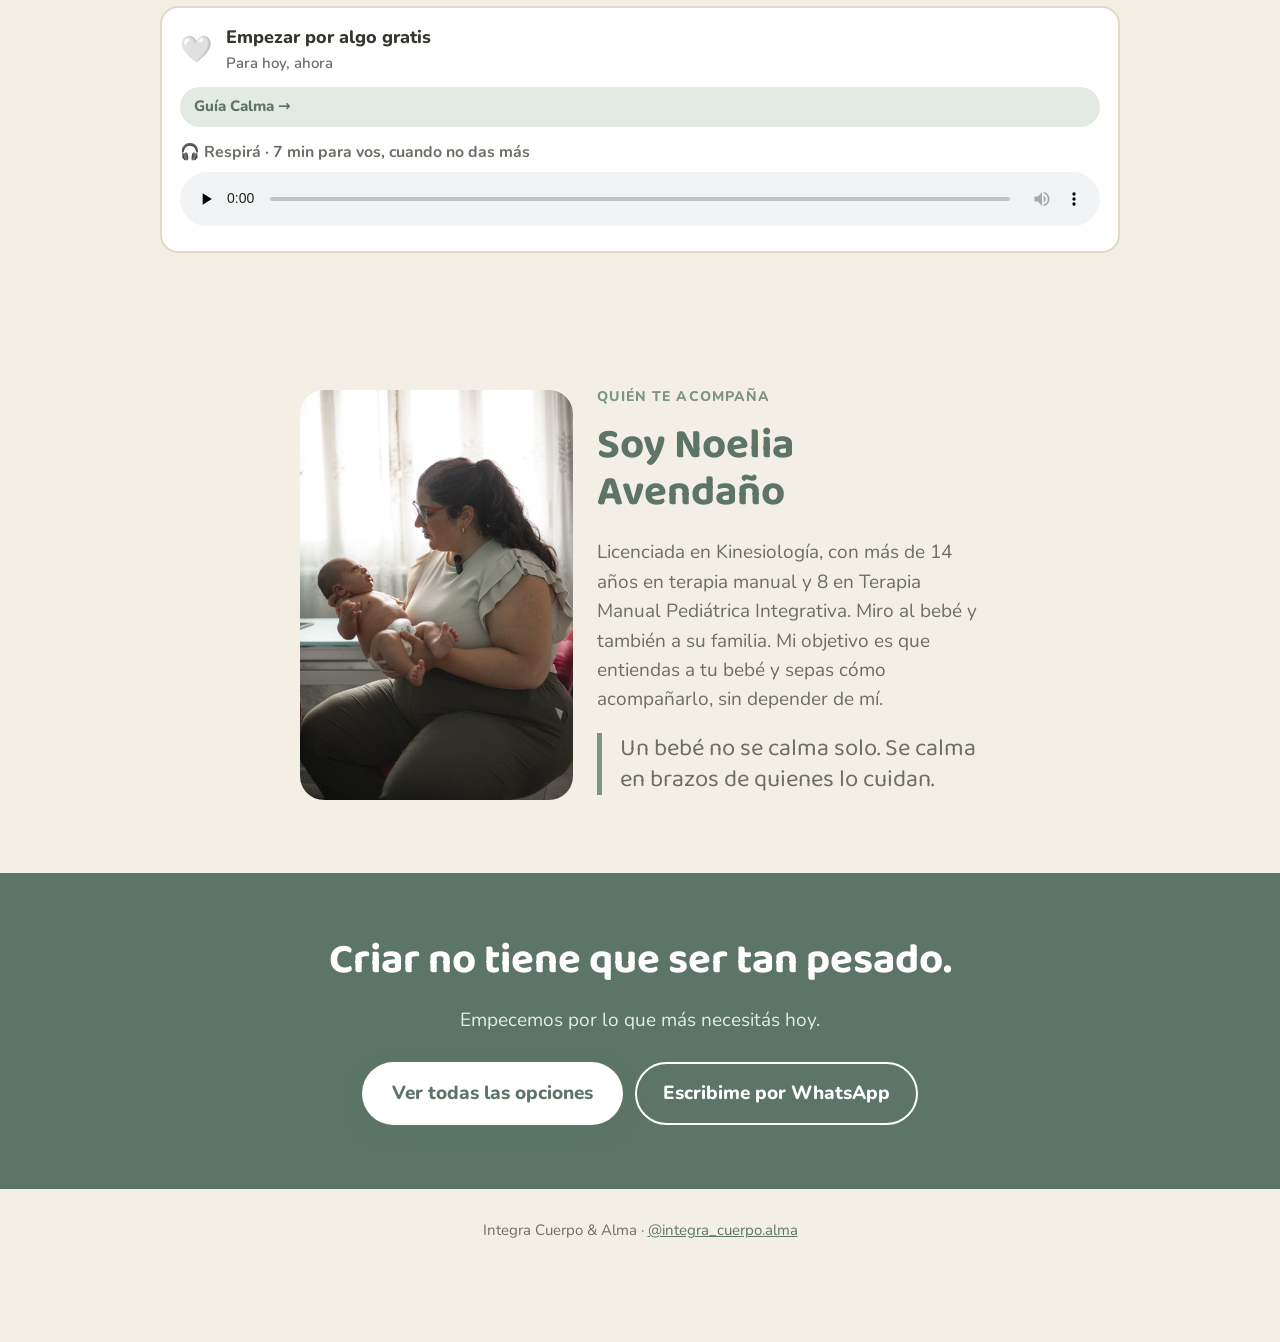
==== commit fa7873ec: "1:1: la evaluación como diferencial, videos y práctica en vivo Co-Authored-By: Claude Opus 5.5 <nore" ====
--- a/integra-web/index.html
+++ b/integra-web/index.html
@@ -353,7 +353,7 @@
         <div class="ladder-mini">
           <a href="masterclass/"><b>1 · Masterclass →</b><span class="ticks"><span>✓ Entender qué le pasa</span><span>✓ Audio para regularte</span><span>✓ Guía "Cómo conocer a tu bebé"</span></span><small>USD 60 · $90.000</small></a>
           <a href="criar-liviano/"><b>2 · Criar Liviano →</b><span class="ticks"><span>✓ Aprender a calmarlo: balanceos y masajitos</span><span>✓ Guía "Cómo conocer a tu bebé"</span><span>✓ Guía para regularte vos y audio de relajación</span></span><small>Todo grabado, a tu ritmo · USD 60 · $90.000<br>Con la masterclass: USD 100 · $150.000</small></a>
-          <div class="l3"><b>3 · Consulta 1:1 · ¿Querés que vea a tu bebé?</b><span class="ticks"><span>✓ Incluye masterclass, Criar Liviano, la guía "Cómo conocer a tu bebé" y la guía y el audio para regularte vos</span><span>✓ Evalúo a tu bebé y te digo qué le pasa</span><span>✓ Practicamos en vivo</span><span>✓ Seguimiento</span></span>
+          <div class="l3"><b>3 · Consulta 1:1 · ¿Querés que vea a tu bebé?</b><span class="ticks"><span>✓ <strong>Evalúo a tu bebé y te digo qué lo está irritando y qué necesita para cambiar</strong></span><span>✓ Practicamos en vivo los balanceos y masajitos</span><span>✓ Incluye la masterclass, los videos de balanceos y masajitos, la guía "Cómo conocer a tu bebé" y la guía y el audio para regularte vos</span><span>✓ Seguimiento</span></span>
             <span class="l3links"><a href="calma/">💻 Online · desde USD 290 · $440.000 →</a><a href="plan-calma/">🤲 Presencial · Plan Calma →</a></span>
           </div>
         </div>
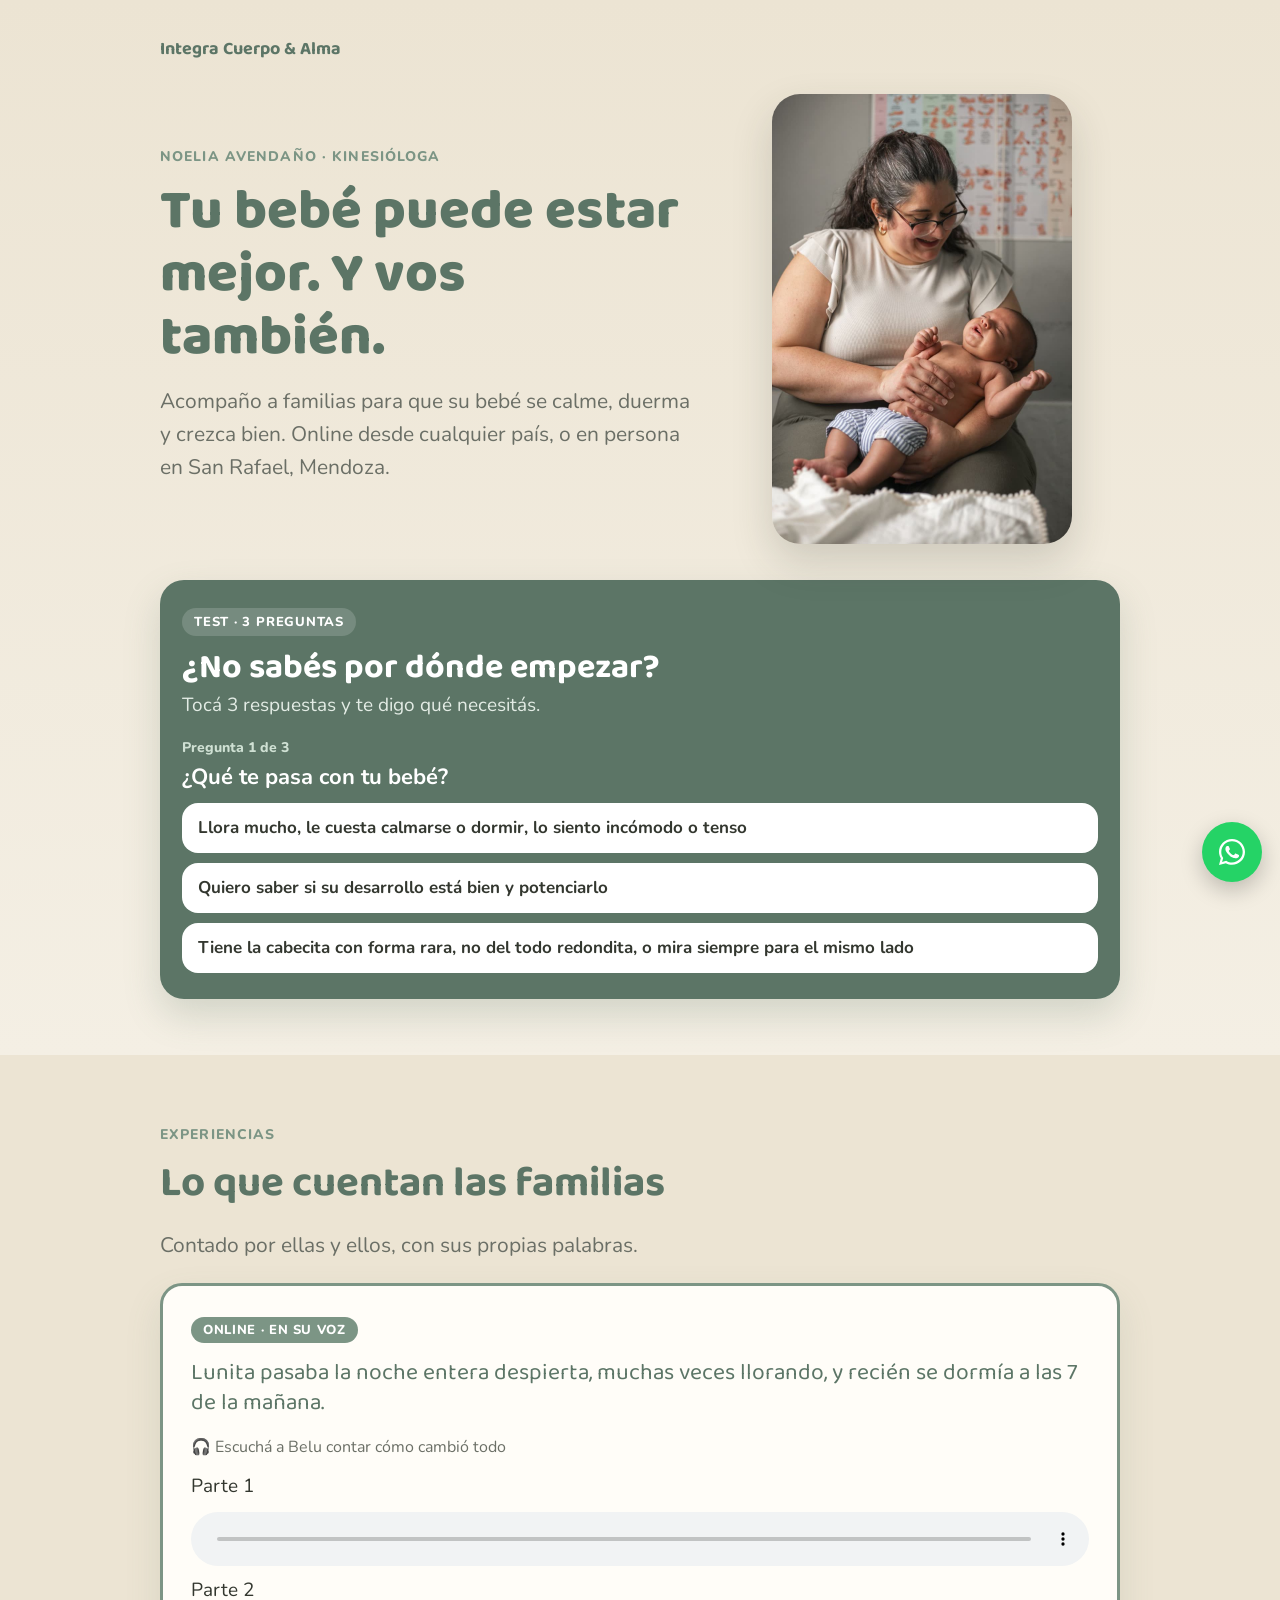
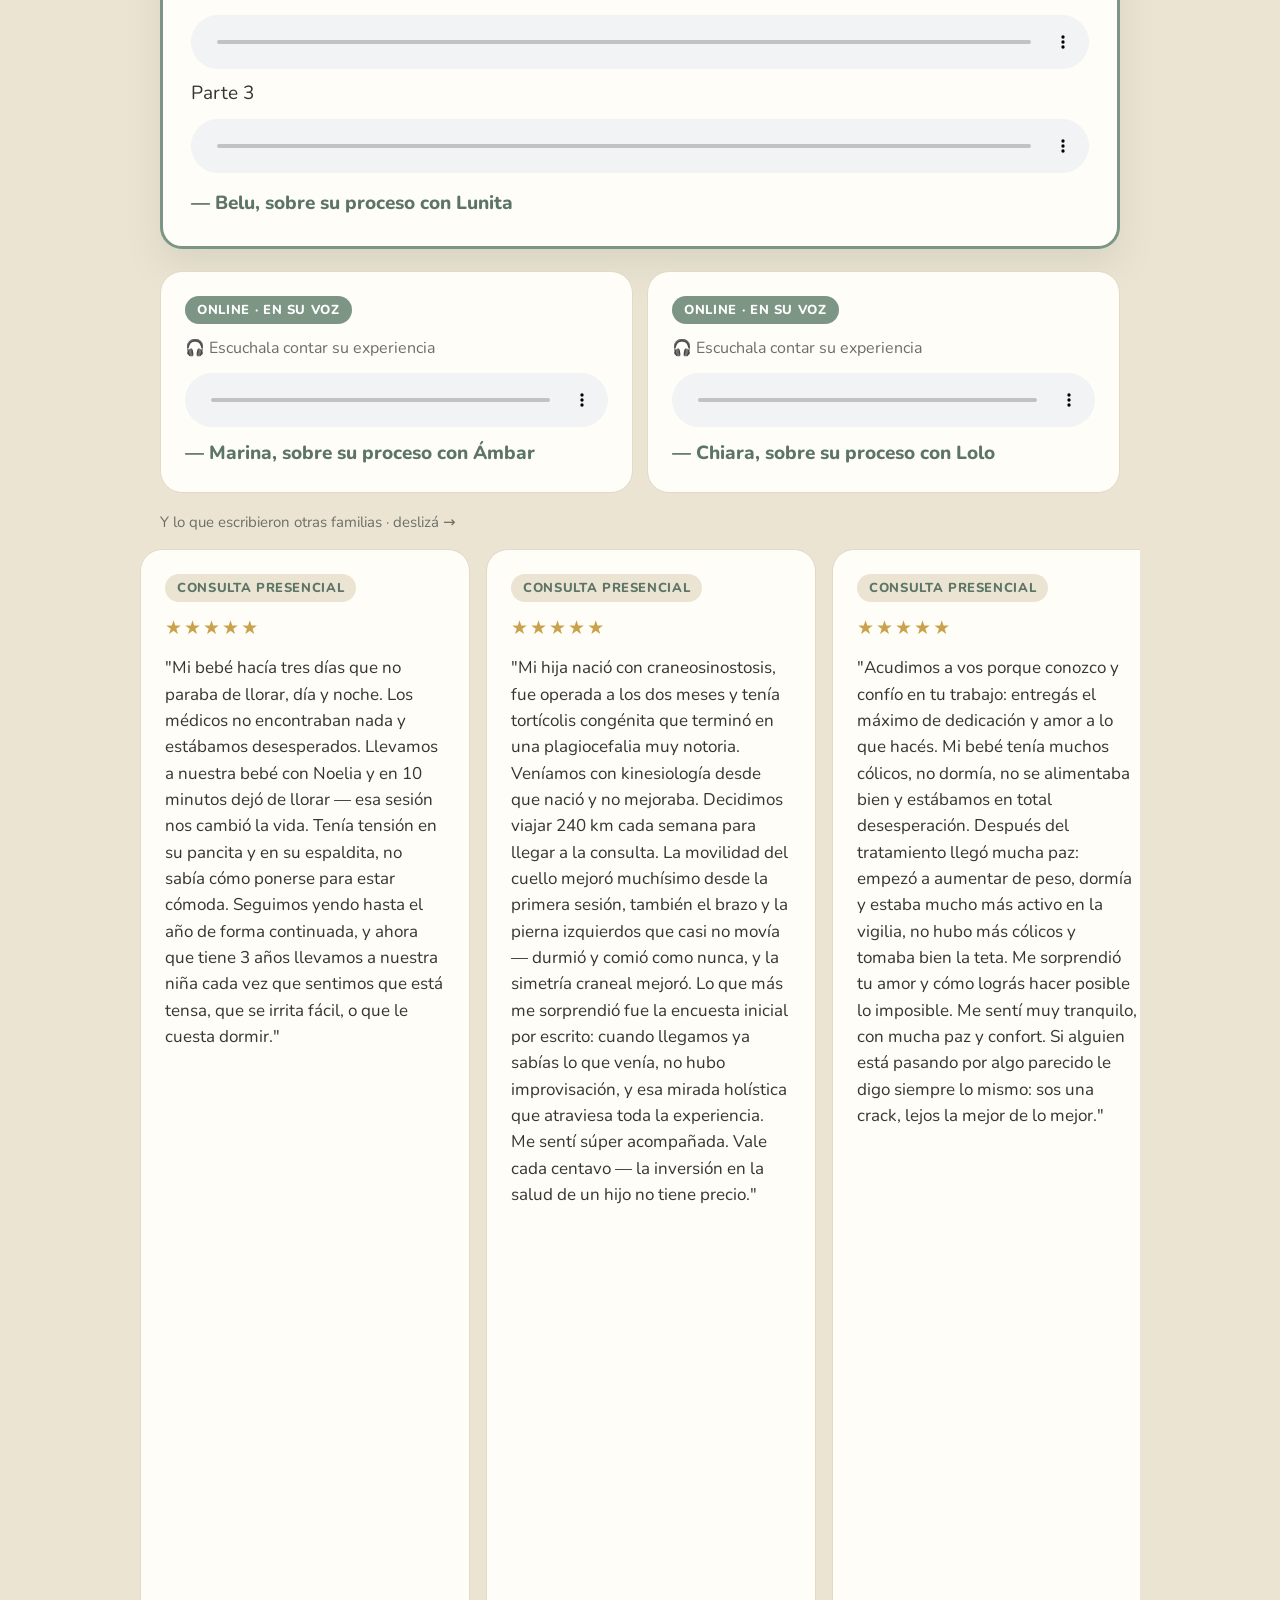
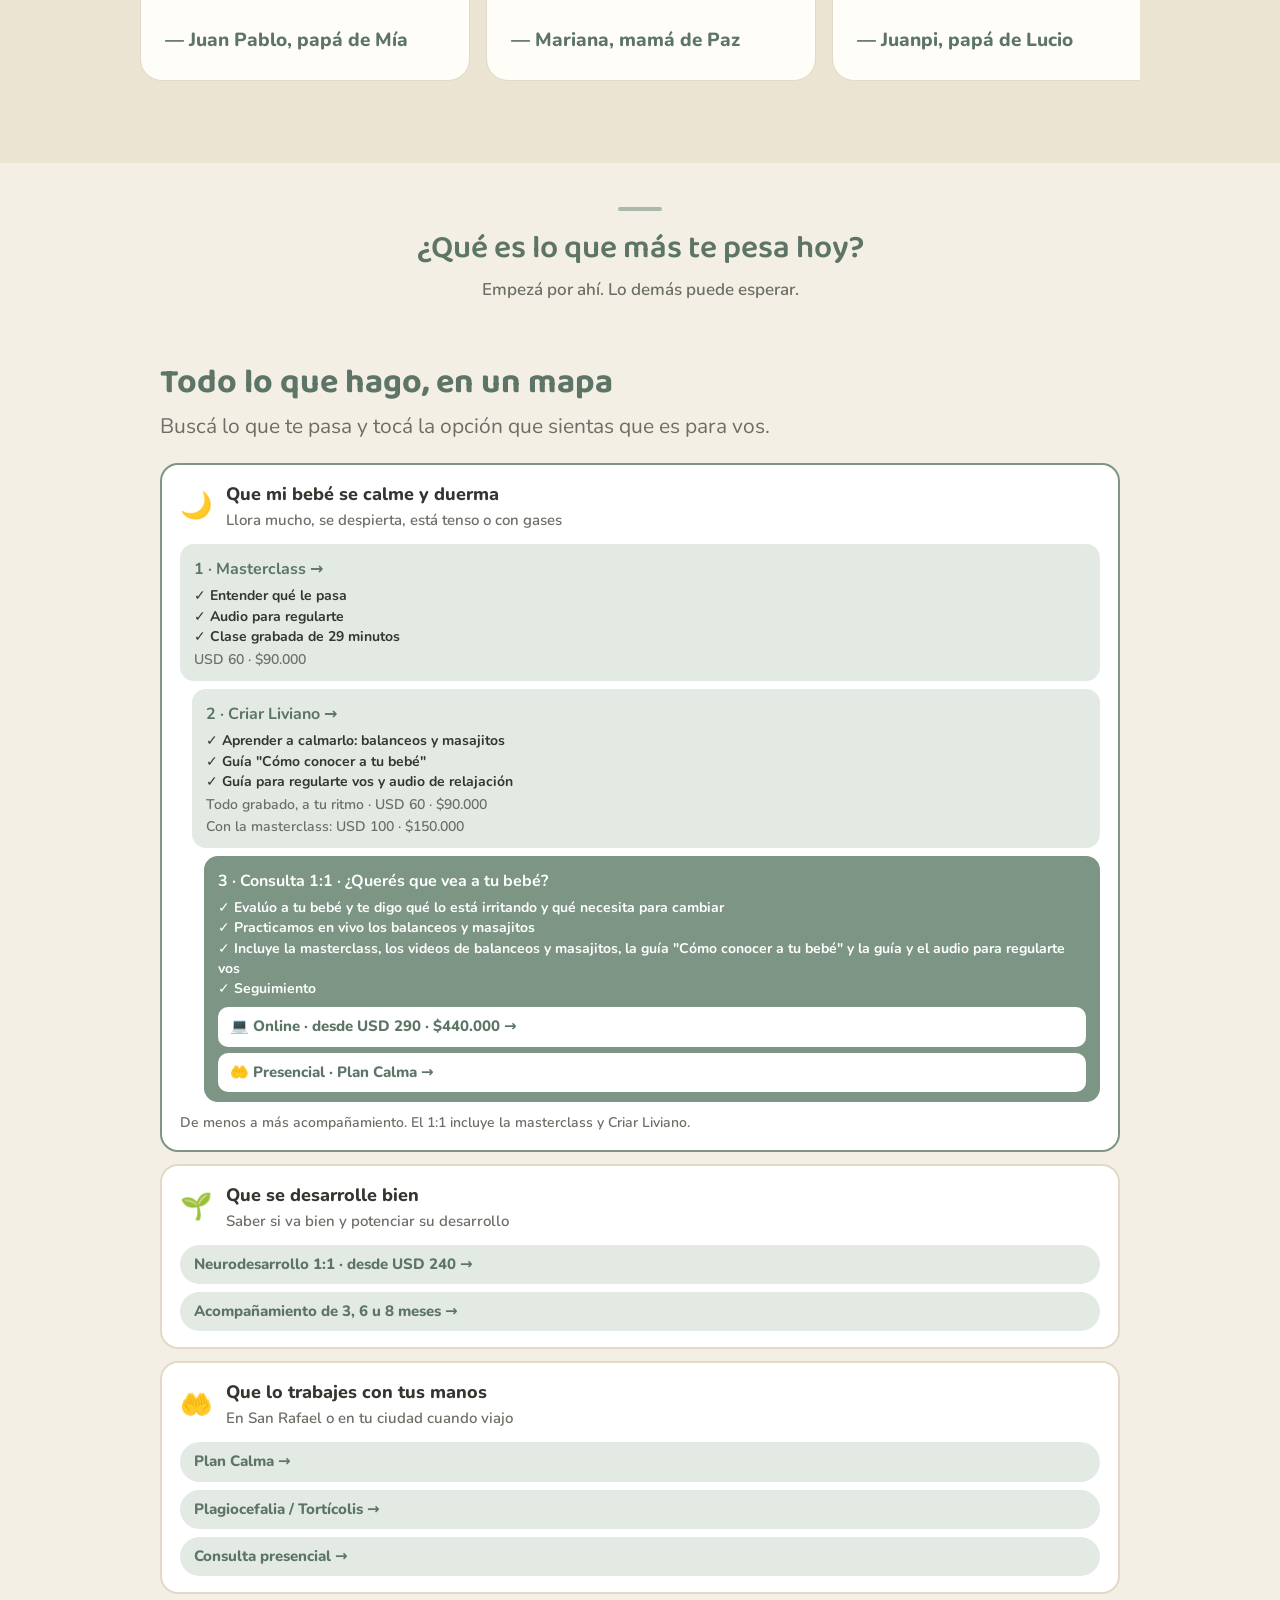
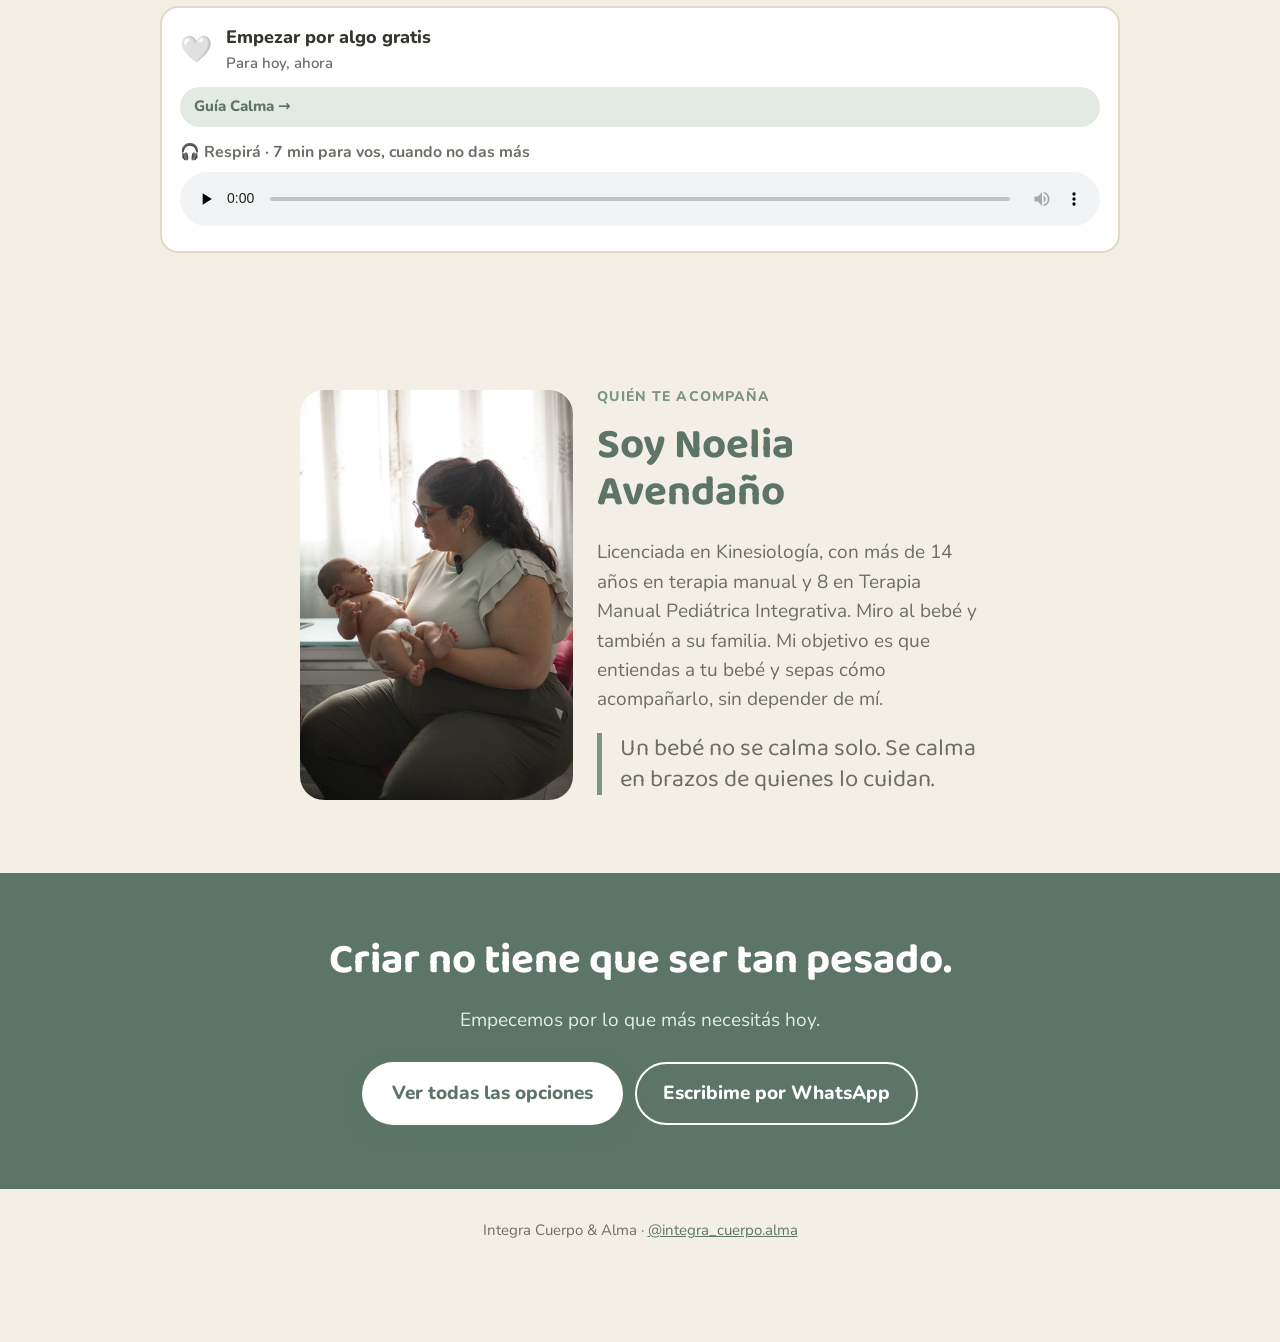
==== commit 8a92cb98: "Masterclass: sin guía, con audio adentro (29 min) Co-Authored-By: Claude Opus 5.5 <noreply@anthropic" ====
--- a/integra-web/index.html
+++ b/integra-web/index.html
@@ -351,7 +351,7 @@
       <div class="mrow hl">
         <div class="mhead"><span class="e">🌙</span><span>Que mi bebé se calme y duerma<small>Llora mucho, se despierta, está tenso o con gases</small></span></div>
         <div class="ladder-mini">
-          <a href="masterclass/"><b>1 · Masterclass →</b><span class="ticks"><span>✓ Entender qué le pasa</span><span>✓ Audio para regularte</span><span>✓ Guía "Cómo conocer a tu bebé"</span></span><small>USD 60 · $90.000</small></a>
+          <a href="masterclass/"><b>1 · Masterclass →</b><span class="ticks"><span>✓ Entender qué le pasa</span><span>✓ Audio para regularte</span><span>✓ Clase grabada de 29 minutos</span></span><small>USD 60 · $90.000</small></a>
           <a href="criar-liviano/"><b>2 · Criar Liviano →</b><span class="ticks"><span>✓ Aprender a calmarlo: balanceos y masajitos</span><span>✓ Guía "Cómo conocer a tu bebé"</span><span>✓ Guía para regularte vos y audio de relajación</span></span><small>Todo grabado, a tu ritmo · USD 60 · $90.000<br>Con la masterclass: USD 100 · $150.000</small></a>
           <div class="l3"><b>3 · Consulta 1:1 · ¿Querés que vea a tu bebé?</b><span class="ticks"><span>✓ <strong>Evalúo a tu bebé y te digo qué lo está irritando y qué necesita para cambiar</strong></span><span>✓ Practicamos en vivo los balanceos y masajitos</span><span>✓ Incluye la masterclass, los videos de balanceos y masajitos, la guía "Cómo conocer a tu bebé" y la guía y el audio para regularte vos</span><span>✓ Seguimiento</span></span>
             <span class="l3links"><a href="calma/">💻 Online · desde USD 290 · $440.000 →</a><a href="plan-calma/">🤲 Presencial · Plan Calma →</a></span>
